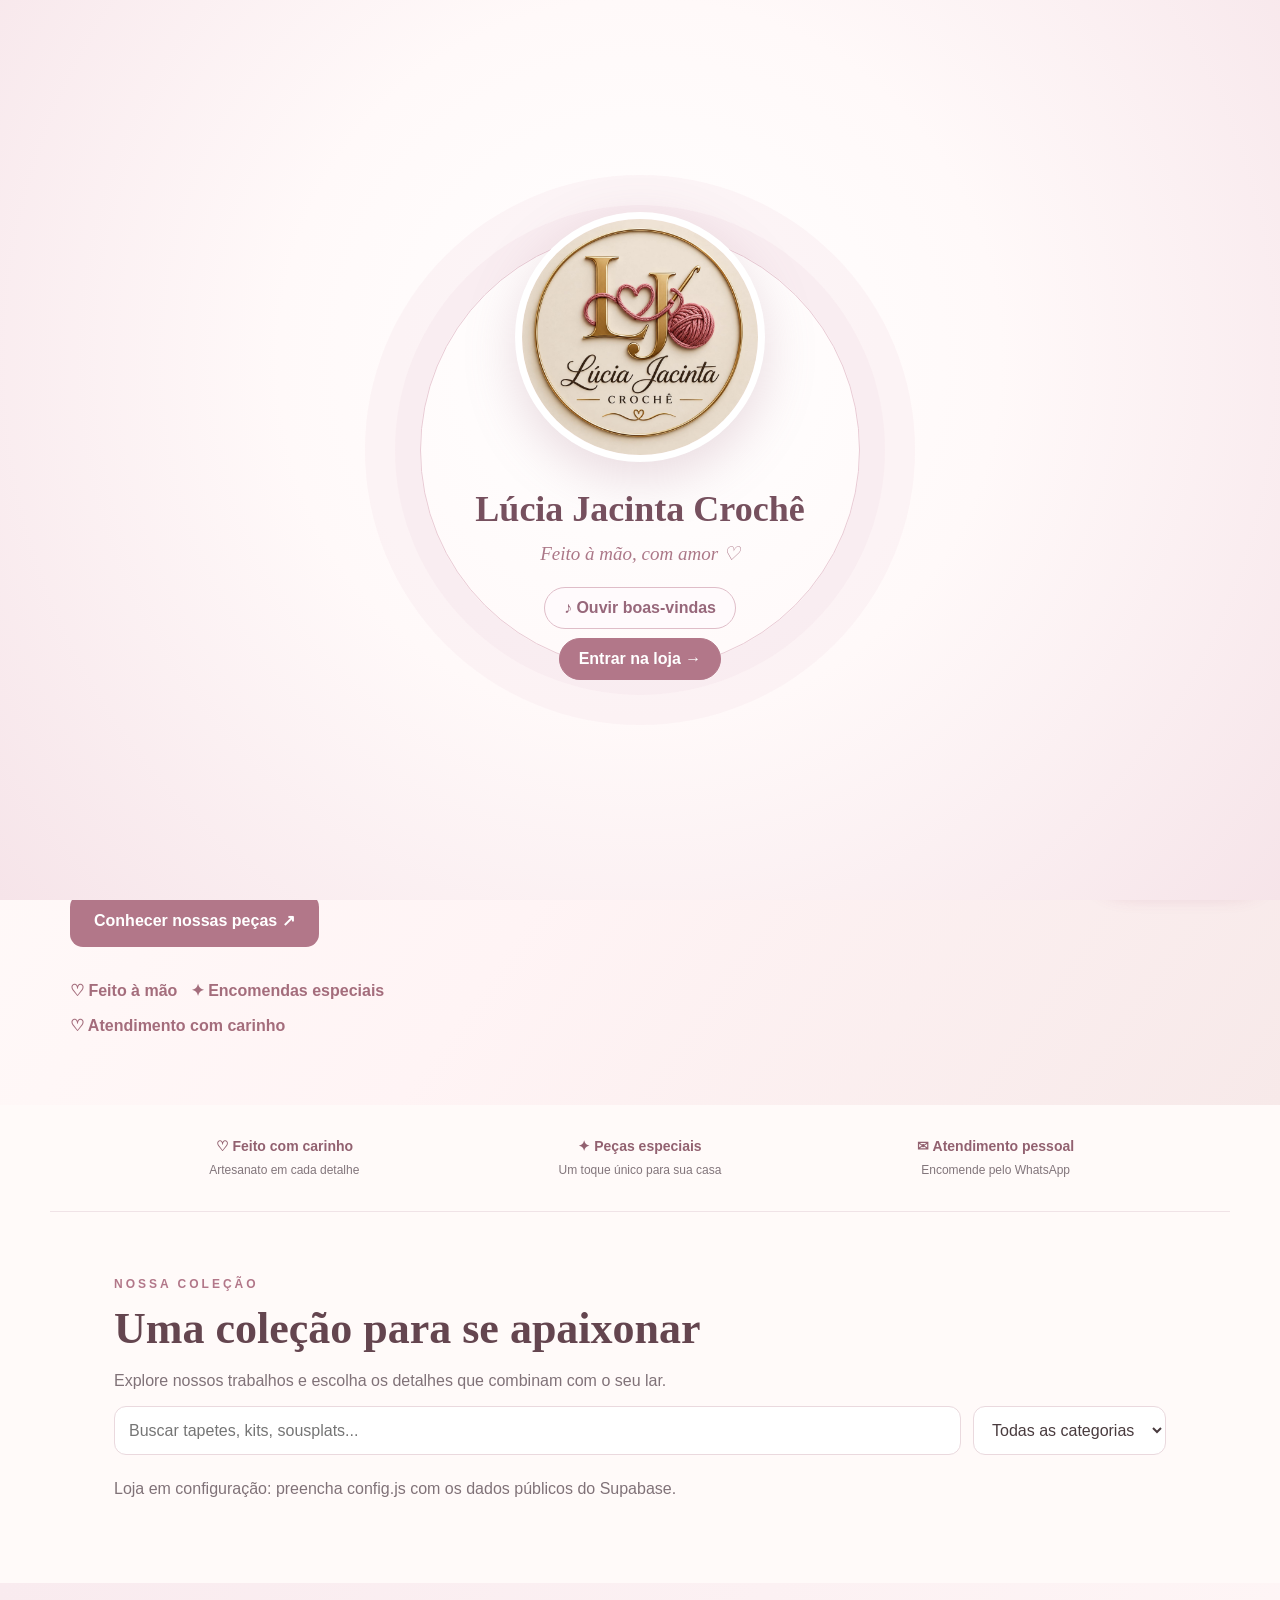
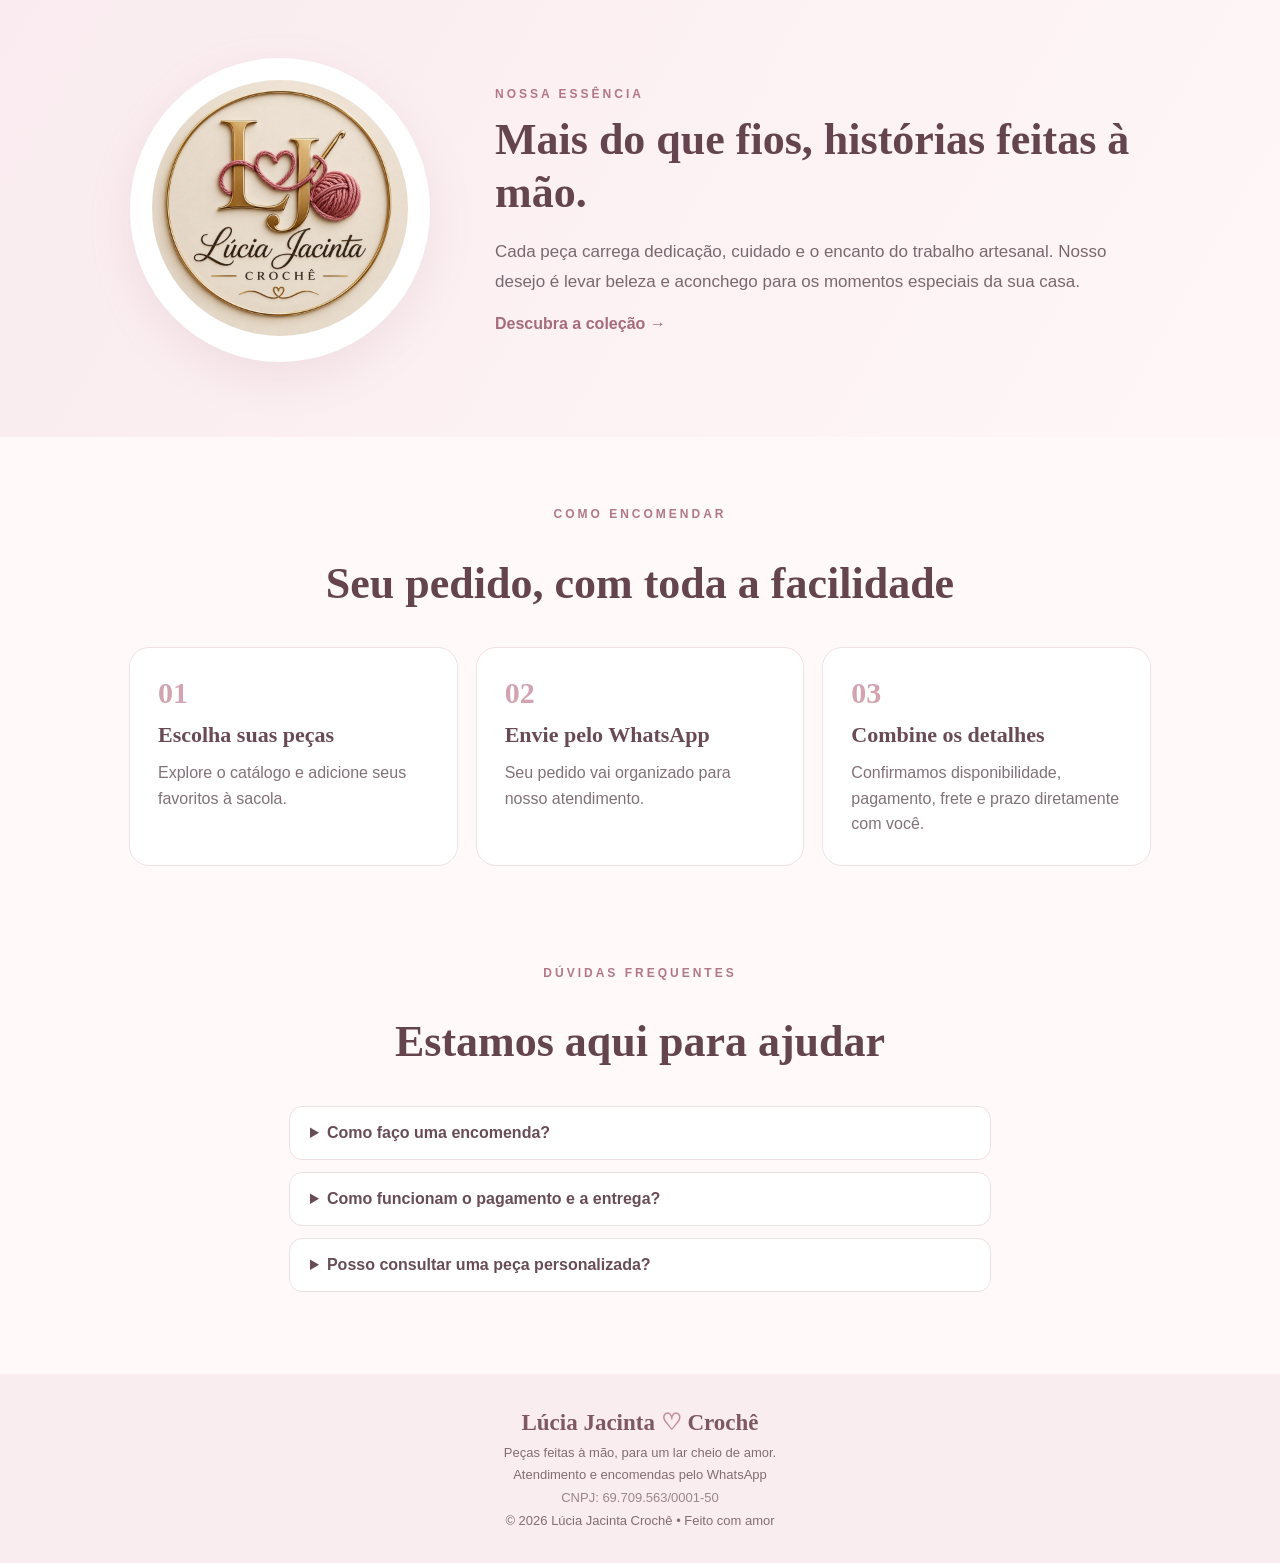
==== index.html @ 69fce250 "Adicionar verificação periódica de nova versão da loja" ====
<!doctype html><html lang="pt-BR"><head><meta charset="utf-8"><meta name="viewport" content="width=device-width,initial-scale=1"><meta name="theme-color" content="#fff8f7"><meta name="description" content="Lúcia Jacinta Crochê — peças artesanais feitas com amor."><title>Lúcia Jacinta Crochê | Loja</title><link rel="icon" type="image/svg+xml" href="/assets/app-icon.svg?v=1"><link rel="apple-touch-icon" href="/assets/logo.jpg"><link rel="manifest" href="/manifest.webmanifest?v=1"><link rel="stylesheet" href="style.css?v=487"></head><body><div class="welcome-screen" id="welcomeScreen" aria-label="Boas-vindas à Lúcia Jacinta Crochê"><div class="welcome-glow"></div><div class="welcome-center"><div class="welcome-logo-wrap"><img class="welcome-logo" src="assets/logo.jpg?v=351" alt="Lúcia Jacinta Crochê"></div><div class="welcome-title">Lúcia Jacinta Crochê</div><p>Feito à mão, com amor ♡</p><button type="button" class="welcome-sound" id="welcomeSound">♪ Ouvir boas-vindas</button><button type="button" class="welcome-skip" id="welcomeSkip">Entrar na loja →</button></div></div><div class="top-ribbon">🧶 Feito à mão, com carinho em cada detalhe</div><header class="header"><a href="./" class="brand"><img src="assets/logo.jpg?v=351" alt="Logo Lúcia Jacinta"><span><strong>Lúcia Jacinta</strong><small>CROCHÊ ARTESANAL</small></span></a><a href="/acompanhar.html" class="track-link track-animated" aria-label="Acompanhar meu pedido"><span class="track-orbit" aria-hidden="true"></span><img class="track-pin track-pin-image" src="/assets/meu-pedido-icone.svg" alt="" aria-hidden="true"><span class="track-text">Meu pedido</span><span class="track-arrow" aria-hidden="true">➜</span></a><button class="bag" id="openCart" type="button">Sacola <b id="cartCount">0</b></button></header>
<main><section class="hero"><div class="hero-content"><div><div class="hero-banner-image" id="heroBannerImage" hidden><img id="heroBannerPhoto" alt="Imagem do anúncio" loading="eager"></div><div class="hero-announcement" aria-live="off"><span class="eyebrow" id="heroEyebrow">ENCOMENDAS PERSONALIZADAS</span><h1 id="heroHeadline">Encomende seu tapete <em>do seu jeito!</em></h1><p id="heroDescription">Escolha o modelo, as cores e o tamanho. Faça seu orçamento pelo WhatsApp.</p></div><div class="hero-dots" id="heroDots" aria-label="Mensagens da loja"><button type="button" class="active" data-slide="0" aria-label="Mensagem 1" aria-current="true"></button><button type="button" data-slide="1" aria-label="Mensagem 2"></button><button type="button" data-slide="2" aria-label="Mensagem 3"></button><button type="button" data-slide="3" aria-label="Mensagem 4"></button></div><a class="btn" href="#colecao">Conhecer nossas peças ↗</a><div class="features">♡ Feito à mão &nbsp; ✦ Encomendas especiais<br>♡ Atendimento com carinho</div></div><div class="hero-art"><img src="assets/logo.jpg?v=351" alt="Lúcia Jacinta Crochê"><span>Arte em cada detalhe ✨</span></div></div></section><section class="trust-strip" aria-label="Diferenciais da loja"><div><strong>♡ Feito com carinho</strong><span>Artesanato em cada detalhe</span></div><div><strong>✦ Peças especiais</strong><span>Um toque único para sua casa</span></div><div><strong>✉ Atendimento pessoal</strong><span>Encomende pelo WhatsApp</span></div></section>
<section class="section" id="colecao"><span class="eyebrow">NOSSA COLEÇÃO</span><h2>Uma coleção para se apaixonar</h2><p class="muted">Explore nossos trabalhos e escolha os detalhes que combinam com o seu lar.</p><div class="tools"><input id="search" type="search" placeholder="Buscar tapetes, kits, sousplats..." aria-label="Buscar produtos"><select id="category" aria-label="Filtrar categoria"><option value="">Todas as categorias</option></select></div><div id="status" class="muted" role="status">Carregando produtos...</div><div id="products" class="products"></div></section><section class="brand-story"><div class="brand-story-inner"><div class="story-mark"><img src="assets/logo.jpg?v=351" loading="lazy" alt="Marca Lúcia Jacinta Crochê"></div><div><span class="eyebrow">NOSSA ESSÊNCIA</span><h2>Mais do que fios, histórias feitas à mão.</h2><p>Cada peça carrega dedicação, cuidado e o encanto do trabalho artesanal. Nosso desejo é levar beleza e aconchego para os momentos especiais da sua casa.</p><a class="story-link" href="#colecao">Descubra a coleção →</a></div></div></section><section class="how-order"><span class="eyebrow">COMO ENCOMENDAR</span><h2>Seu pedido, com toda a facilidade</h2><div class="order-steps"><article><b>01</b><h3>Escolha suas peças</h3><p>Explore o catálogo e adicione seus favoritos à sacola.</p></article><article><b>02</b><h3>Envie pelo WhatsApp</h3><p>Seu pedido vai organizado para nosso atendimento.</p></article><article><b>03</b><h3>Combine os detalhes</h3><p>Confirmamos disponibilidade, pagamento, frete e prazo diretamente com você.</p></article></div></section><section class="faq-section"><span class="eyebrow">DÚVIDAS FREQUENTES</span><h2>Estamos aqui para ajudar</h2><details><summary>Como faço uma encomenda?</summary><p>Adicione as peças à sacola e toque em “Pedir pelo WhatsApp”. Confirmaremos todos os detalhes na conversa.</p></details><details><summary>Como funcionam o pagamento e a entrega?</summary><p>As formas de pagamento, o valor do frete e o prazo são combinados diretamente com a loja pelo WhatsApp, antes da confirmação.</p></details><details><summary>Posso consultar uma peça personalizada?</summary><p>Sim! Entre em contato para conversar sobre cores, modelos e possibilidades de encomenda.</p></details></section></main>
<div id="cartBackdrop" class="backdrop" hidden></div><aside id="cartPanel" class="cart-panel" aria-label="Minha sacola" aria-hidden="true"><div class="cart-head"><h2><span class="cart-head-icon" aria-hidden="true"><img src="assets/icone-cestinha-croche.svg" alt="" width="40" height="40" style="display:block;width:100%;height:100%;object-fit:contain"/></span> Minha sacola</h2><button id="closeCart" class="icon-btn" aria-label="Fechar sacola">✕</button></div><div class="cart-scroll"><div id="cartItems"></div><div class="cart-footer"><p>Total <strong id="cartTotal">R$ 0,00</strong></p><div id="customerDetails" style="padding:14px 0;display:grid;gap:9px"><strong>Como deseja receber?</strong><select id="deliveryMode" class="field" aria-label="Modalidade de recebimento"><option value="entrega">Receber em casa — frete fixo por cidade</option><option value="retirada">Retirar pessoalmente — sem frete</option></select><div id="shippingSimulator" style="border:1px solid #ead3dd;border-radius:14px;padding:14px;display:grid;gap:9px"><strong>🚚 Simulador de entrega</strong><p style="margin:0">Informe seu CEP e endereço abaixo para consultar o valor fixo da entrega na sua cidade.</p><strong id="shippingKmLabel">Aguardando endereço</strong><strong id="shippingPrice">Frete a calcular</strong><small id="shippingRule">O preço é definido pela loja para cada cidade. Se não houver frete cadastrado, consulte pelo WhatsApp.</small></div><small id="pickupDetails" hidden>📍 Retirada mediante agendamento: Vila Maria Auxiliadora, Quadra 116, Lote 15, Santo Antônio do Descoberto – GO, CEP 72900-148. Aguarde a confirmação de que o pedido está pronto antes de comparecer.</small><strong>Dados do cliente e endereço</strong><small style="display:block;color:#81596a;line-height:1.5">📍 Atendemos o Distrito Federal e cidades do Entorno de Goiás. Opções: retirada presencial em local e horário combinados com a loja, ou entrega por profissional contratado para cada pedido. Na entrega, o frete, a disponibilidade e o prazo serão confirmados conforme o CEP antes da contratação. O frete não está incluído no valor dos produtos.</small><input id="customerName" class="field" autocomplete="name" placeholder="Nome completo *" maxlength="120"><input id="customerPhone" class="field" type="tel" autocomplete="tel" placeholder="WhatsApp com DDD *" maxlength="20"><input id="customerEmail" class="field" type="email" autocomplete="email" placeholder="E-mail (opcional)" maxlength="180"><div id="deliveryAddressFields" style="display:grid;gap:9px"><div style="display:grid;grid-template-columns:1fr 1fr;gap:8px"><input id="customerZip" class="field" inputmode="numeric" autocomplete="postal-code" placeholder="CEP *" maxlength="9"><input id="customerState" class="field" placeholder="UF *" maxlength="2"></div><small id="zipLookupStatus" role="status" aria-live="polite" style="grid-column:1/-1;color:#76505e"></small><input id="customerCity" class="field" autocomplete="address-level2" placeholder="Cidade *" maxlength="100"><input id="customerDistrict" class="field" placeholder="Bairro *" maxlength="100"><input id="customerStreet" class="field" autocomplete="street-address" placeholder="Rua ou quadra (ex.: Quadra 116) *" maxlength="160"><div style="display:grid;grid-template-columns:1fr 1fr;gap:8px"><input id="customerNumber" class="field" placeholder="Número / lote *" maxlength="20"><input id="customerComplement" class="field" placeholder="Complemento" maxlength="120"></div><textarea id="customerNotes" class="field" placeholder="Referência ou observações de entrega (opcional)" maxlength="400" rows="2"></textarea></div><small class="muted">* Nome e WhatsApp obrigatórios. Para entrega, informe CEP, rua ou quadra e número do lote. Na retirada, combine o horário com a loja. O frete e a entrega serão confirmados com a loja pelo WhatsApp antes do pagamento.</small></div></div></div><div class="cart-actions"><button id="checkout" class="btn full secondary-checkout">Pedir pelo WhatsApp</button><small class="checkout-note">Pagamento, frete e entrega combinados diretamente pelo WhatsApp.</small></div></aside><a class="floating-instagram" href="https://www.instagram.com/ljcro_che?obrf=MWdkcGFkeTViNHphOA==" target="_blank" rel="noopener noreferrer" aria-label="Visitar Instagram da Lúcia Jacinta Crochê" title="Nosso Instagram"><svg viewBox="0 0 24 24" width="28" height="28" fill="none" stroke="currentColor" stroke-width="2" stroke-linecap="round" stroke-linejoin="round" aria-hidden="true"><rect x="2.5" y="2.5" width="19" height="19" rx="5.5"/><circle cx="12" cy="12" r="4.2"/><circle cx="17.8" cy="6.4" r="1" fill="currentColor" stroke="none"/></svg></a><a class="floating-whatsapp" id="whatsappContact" href="https://wa.me/5561994022266" target="_blank" rel="noopener noreferrer" aria-label="Conversar com a loja pelo WhatsApp"><svg class="whatsapp-symbol" xmlns="http://www.w3.org/2000/svg" viewBox="0 0 24 24" aria-hidden="true" fill="none" stroke="currentColor" stroke-width="1.8" stroke-linecap="round" stroke-linejoin="round"><path d="M20.5 11.5a8.5 8.5 0 0 1-12.4 7.55L3 20.5l1.45-5.1A8.5 8.5 0 1 1 20.5 11.5Z"/><path d="M8.6 7.9c-.4.2-.8 1-.7 1.7.2 2.3 3.4 5.5 5.8 5.9.8.1 1.6-.3 1.9-.8l.3-.8-2.1-1.1-.9 1c-1.1-.4-2.1-1.4-2.7-2.6l.9-.9-1.1-2.2-.9-.2Z" fill="currentColor" stroke="none"/></svg><span>Fale conosco</span></a><footer><div class="footer-brand">Lúcia Jacinta <span>♡</span> Crochê</div><p>Peças feitas à mão, para um lar cheio de amor.</p><p>Atendimento e encomendas pelo WhatsApp</p><p class="footer-cnpj" style="font-size:13px;opacity:.8;margin:8px 0">CNPJ: 69.709.563/0001-50</p>© <span id="year"></span> Lúcia Jacinta Crochê • Feito com amor</footer>
<script src="https://cdn.jsdelivr.net/npm/@supabase/supabase-js@2/dist/umd/supabase.js"></script><script src="config.js?v=360"></script><script src="app.js?v=492"></script><script defer src="welcome.js?v=450"></script><script defer src="hero-rotator.js?v=494"></script><script defer src="update-check.js?v=1"></script></body></html>
---- style.css ----
:root{--wine:#633649;--pink:#a26980;--ink:#36292e;--muted:#776d70;--bg:#fffaf8;--line:#eadfe3}*{box-sizing:border-box}html{scroll-behavior:smooth}body{margin:0;background:var(--bg);color:var(--ink);font-family:Arial,Helvetica,sans-serif}button,input,select{font:inherit}button{cursor:pointer}a{color:inherit}.header{height:90px;background:#fff;display:flex;align-items:center;justify-content:space-between;gap:12px;padding:12px max(5%,calc((100% - 1180px)/2));border-bottom:1px solid var(--line);position:relative;z-index:2}.brand{display:flex;align-items:center;gap:14px;text-decoration:none;min-width:0}.brand img{width:62px;height:62px;object-fit:cover;border-radius:50%;border:1px solid var(--line)}.brand strong{display:block;font:700 clamp(20px,3vw,29px) Georgia,serif;white-space:nowrap}.brand small{display:block;color:var(--pink);font-weight:700;letter-spacing:2.3px;margin-top:5px;font-size:11px}.bag{border:1px solid var(--line);background:white;padding:11px 15px;border-radius:40px;white-space:nowrap;font-weight:700}.bag b{display:inline-grid;place-items:center;min-width:36px;height:36px;padding:0 8px;border-radius:50%;background:var(--wine);color:#fff;margin-left:5px}.hero{background:linear-gradient(140deg,#fffaf8,#f9eaed);padding:66px 5% 58px}.hero-content{max-width:1140px;margin:auto;display:grid;grid-template-columns:1.15fr .85fr;gap:36px;align-items:center}.eyebrow{display:block;color:#a16a7e;font-size:12px;font-weight:800;letter-spacing:3px}.hero h1{font:700 clamp(44px,6vw,75px)/1.08 Georgia,serif;margin:24px 0}.hero h1 em{color:var(--pink)}.hero p{font-size:19px;line-height:1.7;color:var(--muted);max-width:570px}.btn{display:inline-block;border:0;background:var(--wine);color:white;text-decoration:none;border-radius:13px;padding:17px 24px;font-weight:700;margin-top:16px;text-align:center}.btn:hover{background:#4c2938}.features{color:var(--wine);font-weight:700;line-height:2.2;margin-top:26px}.hero-art{text-align:center;display:flex;flex-direction:column;align-items:center;gap:10px}.hero-art img{display:block;width:min(100%,390px);aspect-ratio:1;object-fit:cover;border-radius:50%;filter:drop-shadow(0 15px 24px #63364925)}.hero-art span{background:#fff;padding:17px 22px;border-radius:18px;font:23px Georgia,serif;box-shadow:0 10px 28px #63364915}.section{max-width:1180px;margin:auto;padding:75px 5%}.section h2,.about h2{font:700 clamp(32px,4vw,46px)/1.16 Georgia,serif;margin:12px 0}.muted{color:var(--muted)}.tools{display:flex;gap:12px;margin:28px 0;flex-wrap:wrap}.tools input,.tools select,.field{border:1px solid var(--line);border-radius:12px;padding:14px;background:white;color:var(--ink)}.tools input{flex:1;min-width:180px}.tools select{min-width:190px}.products{display:grid;grid-template-columns:repeat(3,minmax(0,1fr));gap:22px}.product{background:white;border:1px solid var(--line);border-radius:18px;overflow:hidden;box-shadow:0 8px 28px #6336490a}.product img{width:100%;aspect-ratio:1;object-fit:cover;background:#f5edf0}.product-body{padding:17px}.product h3{font:700 22px Georgia,serif;margin:8px 0}.product .price{color:var(--wine);font-weight:800;font-size:19px}.product button{width:100%;border:0;background:var(--wine);color:white;padding:12px;border-radius:10px;font-weight:700}.about{text-align:center;background:#f4e8eb;padding:65px 6%}.about img{display:block;width:140px;height:140px;object-fit:cover;border-radius:50%;margin:0 auto 22px}.about p{max-width:560px;margin:16px auto;line-height:1.8;color:var(--muted)}footer{text-align:center;padding:30px;color:var(--muted)}.backdrop{position:fixed;inset:0;background:#0007;z-index:10}.backdrop[hidden]{display:none}.cart-panel{position:fixed;right:0;top:0;height:100dvh;width:min(420px,100%);background:white;z-index:11;box-shadow:-8px 0 35px #0002;display:flex;flex-direction:column;transform:translateX(110%);transition:transform .25s}.cart-panel.open{transform:translateX(0)}.cart-head,.cart-footer{padding:22px;border-bottom:1px solid var(--line)}.cart-head{display:flex;align-items:center;justify-content:space-between}.cart-head h2{margin:0;font:700 28px Georgia,serif}.icon-btn{border:0;background:transparent;font-size:22px}.cart-footer{border-top:1px solid var(--line);margin-top:auto}.cart-footer p{display:flex;justify-content:space-between}.full{width:100%}#cartItems{padding:18px 22px;overflow:auto}.cart-item{border-bottom:1px solid var(--line);padding:14px 0}.cart-item strong{display:block}.cart-item button{margin:8px 5px 0 0;border:1px solid var(--line);border-radius:8px;padding:6px 11px;background:white}.admin-shell{max-width:1100px;margin:0 auto;padding:32px 5%}.admin-card{background:white;border:1px solid var(--line);border-radius:18px;padding:24px;margin-bottom:20px}.admin-card h2{font:700 27px Georgia,serif}.admin-grid{display:grid;grid-template-columns:repeat(2,minmax(0,1fr));gap:14px}.admin-grid label{display:flex;flex-direction:column;gap:6px;font-weight:700}.admin-grid .wide{grid-column:1/-1}.admin-grid textarea{min-height:90px;resize:vertical}.admin-list{display:grid;gap:10px}.admin-item{display:flex;gap:12px;align-items:center;justify-content:space-between;padding:12px;border:1px solid var(--line);border-radius:12px}.admin-item img{width:65px;height:65px;object-fit:cover;border-radius:8px}.admin-item button,.secondary-btn{border:1px solid var(--line);border-radius:8px;padding:9px;background:white}.error{color:#a02742}.success{color:#286b45}[hidden]{display:none!important}@media(max-width:700px){.header{height:82px;padding:10px 4%}.brand img{width:50px;height:50px}.brand{gap:9px}.brand strong{font-size:clamp(17px,4.5vw,24px)}.brand small{font-size:9px;letter-spacing:1.4px}.bag{padding:8px;font-size:13px}.bag b{min-width:30px;height:30px}.hero{padding:36px 5% 42px}.hero-content{grid-template-columns:minmax(0,1fr);gap:24px}.hero h1{font-size:clamp(37px,9.5vw,52px);margin:17px 0;overflow-wrap:break-word}.hero p{font-size:16px;line-height:1.65}.features{margin-top:20px;font-size:14px}.hero-art img{width:min(70vw,270px)}.hero-art span{font-size:19px;padding:14px 17px}.section{padding:45px 5%}.products{grid-template-columns:repeat(2,minmax(0,1fr));gap:12px}.product-body{padding:12px}.product h3{font-size:17px}.product .price{font-size:16px}.tools select{flex:1}.admin-grid{grid-template-columns:1fr}}@media(max-width:380px){.products{grid-template-columns:1fr}.brand strong{font-size:17px}}


/* V3.5.1 — refinamentos para celular */
@media(max-width:700px){
  .hero-content{gap:18px}
  .hero-art{margin-top:2px}
  .hero-art img{width:min(68vw,255px);object-fit:contain}
  .hero-art span{position:static;transform:none}
  .hero p{margin-bottom:16px}
  .features{line-height:1.9}
}
button:focus-visible,a:focus-visible,input:focus-visible,select:focus-visible,textarea:focus-visible{outline:3px solid #a26980;outline-offset:2px}

.secondary-checkout{margin-top:10px;background:#fff!important;color:#633649!important;border:1px solid #633649!important}.checkout-note{display:block;margin-top:12px;color:#665b60;line-height:1.5}.admin-card,.admin-grid,.admin-grid label{min-width:0}.admin-grid input,.admin-grid textarea{max-width:100%;box-sizing:border-box}.admin-item{overflow-wrap:anywhere}

/* V3.7 — atmosfera acolhedora, casa e artesanato */
:root{--wine:#694b43;--pink:#a77775;--ink:#3d322d;--muted:#766e65;--bg:#fcf8f2;--line:#e9dfd2}
body{background:var(--bg)}
.header{background:#fffdf9;border-bottom-color:#e8dfd1;box-shadow:0 2px 16px #4e39200a}
.brand small{color:#98736b}
.bag{background:#f9f2e9;border-color:#e9dccc}
.bag b{background:#795449}
.hero{background:radial-gradient(circle at 85% 12%,#f5e4d9 0,transparent 45%),linear-gradient(135deg,#fffaf1 0%,#f6eee5 62%,#f5e7df 100%);position:relative}
.hero h1{letter-spacing:-1.6px}
.hero h1 em{color:#a16d69}
.hero p{color:#6f625a}
.eyebrow{color:#a17469}
.features{color:#79574b}
.hero-art img{border:8px solid #fffaf3;box-shadow:0 20px 50px #7d5e4429}
.hero-art span{background:#fffdf9;color:#77574e;border:1px solid #f0e2d5}
.btn,.product button{background:#755348;border-radius:12px;transition:transform .18s,background .18s,box-shadow .18s}
.btn:hover,.product button:hover{background:#5c4037;transform:translateY(-2px);box-shadow:0 9px 20px #5c40371d}
.section{padding-top:82px;padding-bottom:85px}
.section h2,.about h2{color:#4e3b32}
.tools input,.tools select{border-color:#e4d9cc;background:#fffefa}
.product{border:1px solid #eadfd3;border-radius:22px;background:#fffdfa;box-shadow:0 12px 32px #6d503510;transition:transform .2s,box-shadow .2s}
.product:hover{transform:translateY(-4px);box-shadow:0 18px 38px #6d50351c}
.product img{background:#f4ede3}
.product-body{padding:20px}
.product .price{color:#795449}
.about{background:linear-gradient(145deg,#f4e8dd,#f8efe5);border-top:1px solid #e9dccc;border-bottom:1px solid #e9dccc}
.about img{border:6px solid #fff9f2;box-shadow:0 10px 24px #71513b1f}
.cart-panel{background:#fffdf9}
.cart-footer{background:#fcf6ed}
.secondary-checkout{background:#755348!important;color:#fff!important;border-color:#755348!important}
.secondary-checkout:hover{background:#5c4037!important}
.checkout-note{color:#76685e}
@media(max-width:700px){.hero{padding-top:42px}.hero h1{letter-spacing:-.8px}.section{padding-top:56px;padding-bottom:62px}.product-body{padding:14px}.product{border-radius:16px}.hero-art img{border-width:5px}}

/* V3.8: navegação por abas e inspiração de ambientes */
.site-tabs{display:flex;justify-content:center;gap:12px;padding:13px 18px;background:#fffdf9;border-bottom:1px solid #eadfd3;position:relative;z-index:2;overflow-x:auto;scrollbar-width:thin}
.site-tabs a{display:inline-flex;align-items:center;justify-content:center;text-align:center;white-space:nowrap;padding:12px 19px;border-radius:30px;text-decoration:none;color:#735c50;font-weight:700;font-size:14px;transition:.2s}
.site-tabs a:hover,.site-tabs a.active{background:#755348;color:white}
.tab-view[hidden]{display:none!important}
.story-page,.inspiration-page{max-width:1180px;margin:0 auto;padding:75px 5% 90px;min-height:62vh}
.story-layout{display:grid;grid-template-columns:.85fr 1.15fr;align-items:center;gap:65px}
.story-visual{background:linear-gradient(145deg,#f4e5da,#e9d1c1);border-radius:34px;padding:50px 30px;text-align:center;box-shadow:0 20px 45px #65473112}
.story-visual img{width:min(75%,290px);aspect-ratio:1;object-fit:cover;border-radius:50%;border:9px solid #fffaf4;box-shadow:0 16px 35px #624c3922}
.story-visual span{display:block;margin-top:22px;font:italic 24px Georgia,serif;color:#795449}
.story-copy h1,.inspiration-intro h1{font:700 clamp(36px,4.7vw,58px)/1.15 Georgia,serif;color:#513c32;margin:17px 0 24px}
.story-copy p,.inspiration-intro p{font-size:17px;line-height:1.85;color:#71645c}
.inspiration-intro{text-align:center;max-width:750px;margin:0 auto 40px}
.room-grid{display:grid;grid-template-columns:repeat(2,minmax(0,1fr));gap:25px}
.room-card{border-radius:25px;overflow:hidden;background:#fffdf9;border:1px solid #e9dccc;box-shadow:0 14px 36px #674a3411}
.room-art{min-height:215px;display:grid;place-items:center;font-size:92px;background:linear-gradient(145deg,#f3e8db,#dfc9b6)}
.room-kitchen .room-art{background:linear-gradient(145deg,#f3eee1,#d9dfcf)}
.room-bath .room-art{background:linear-gradient(145deg,#f5e8e2,#d9dfe0)}
.room-table .room-art{background:linear-gradient(145deg,#f7eddf,#e6d4bd)}
.room-copy{padding:25px 29px 29px}
.room-copy small{color:#9b7665;font-weight:800;letter-spacing:2px}
.room-copy h2{font:700 29px Georgia,serif;margin:10px 0;color:#513c32}
.room-copy p{color:#76685e;line-height:1.65}
.room-copy a{display:inline-block;margin-top:10px;color:#755348;font-weight:800}
.inspiration-note{text-align:center;margin-top:30px;color:#85766b;font-size:13px}
@media(max-width:700px){.site-tabs{justify-content:flex-start;gap:5px;padding:10px}.site-tabs a{font-size:12px;padding:10px 12px}.story-page,.inspiration-page{padding:45px 5% 65px}.story-layout{grid-template-columns:1fr;gap:30px}.story-visual{padding:32px 18px}.story-visual img{width:180px}.room-grid{grid-template-columns:1fr;gap:18px}.room-art{min-height:160px;font-size:72px}.room-copy{padding:20px}.room-copy h2{font-size:25px}}

/* V3.9 — ajustes finais de navegação e apresentação mobile */
.site-tabs{gap:8px;align-items:center}
.site-tabs a{background:transparent!important;color:#735c50!important;border:1px solid transparent;flex-shrink:0}
.site-tabs a:hover{background:#f4ebe3!important;color:#65483d!important}
.site-tabs a.active,.site-tabs a[aria-current="page"]{background:#755348!important;color:#fff!important;border-color:#755348!important}
.site-tabs a:not(.active){box-shadow:none!important}
.hero-art img{width:min(100%,260px)}
.hero-art span{font-size:18px;padding:11px 18px}
@media(max-width:700px){
.header{height:74px}
.brand img{width:45px;height:45px}
.brand strong{font-size:clamp(17px,4.3vw,23px)}
.site-tabs{display:grid;grid-template-columns:.68fr 1.12fr 1.45fr;gap:5px;padding:9px 8px;overflow:visible}
.site-tabs a{white-space:normal;line-height:1.2;min-height:44px;font-size:clamp(10px,2.6vw,13px);padding:7px 4px;border-radius:12px;letter-spacing:-.2px}
.hero{padding:28px 5% 30px}
.hero-content{gap:12px}
.hero h1{font-size:clamp(31px,8vw,43px);line-height:1.12;margin:12px 0}
.hero p{font-size:15px;line-height:1.55;margin:0 0 9px}
.hero .eyebrow{font-size:10px;letter-spacing:2px}
.hero .btn{padding:13px 18px;margin-top:10px}
.features{margin-top:12px;line-height:1.65;font-size:12px}
.hero-art{margin-top:0}
.hero-art img{width:min(42vw,155px);border-width:4px}
.hero-art span{font-size:14px;padding:8px 12px}
.section{padding-top:35px}
}

/* V4.1 — vitrine delicada rosé e creme */
:root{--wine:#a56b7b;--pink:#b77e8e;--ink:#493b3e;--muted:#807278;--bg:#fffaf9;--line:#f0e1e4}
body{background:var(--bg);color:var(--ink)}
.top-ribbon{text-align:center;background:#b78090;color:#fff;font-size:12px;font-weight:700;letter-spacing:.35px;padding:9px 10px}
.header{background:#fff;box-shadow:0 3px 20px #a56b7b0a;border-color:#f3e7e8}
.brand strong{color:#644850}.brand small{color:#b78090}
.bag{background:#fff8f8;border-color:#edd8de;color:#76515d}.bag b{background:#b78090}
.hero{background:radial-gradient(circle at 80% 15%,#f5dfe5 0,transparent 45%),linear-gradient(125deg,#fffdfb 0%,#fff4f5 55%,#f7e9e9 100%);padding:62px 5%}
.hero h1{color:#543b44;letter-spacing:-1.5px;font-size:clamp(43px,5.4vw,70px)}
.hero h1 em{color:#b67a8b;font-style:italic}
.hero p{color:#76666c;line-height:1.7}
.eyebrow{color:#b27789}
.btn,.product button{background:#b27789;color:white;border-radius:13px}
.btn:hover,.product button:hover{background:#925d70}
.features{color:#a46d7c}
.hero-art img{border-color:#fff;box-shadow:0 18px 55px #b6809130}
.hero-art span{color:#946777;background:#fffdfd;border-color:#f3dfe5}
.trust-strip{display:grid;grid-template-columns:repeat(3,1fr);gap:15px;max-width:1180px;margin:0 auto;padding:24px 5%;border-bottom:1px solid #f0e3e7}
.trust-strip>div{text-align:center;padding:9px 10px}
.trust-strip strong{display:block;font-size:14px;color:#926170;margin-bottom:6px}
.trust-strip span{font-size:12px;color:#82757b}
.section{padding-top:65px}
.section h2,.brand-story h2,.how-order h2,.faq-section h2{font:700 clamp(29px,4vw,44px)/1.2 Georgia,serif;color:#64454f}
.category-shortcuts{display:flex;gap:9px;flex-wrap:wrap;margin:25px 0 14px}
.category-shortcuts button{border:1px solid #ead5dc;background:#fff;color:#946878;padding:10px 17px;border-radius:30px;font-weight:700;font-size:13px}
.category-shortcuts button.selected,.category-shortcuts button:hover{background:#b27789;color:#fff}
.tools{margin:12px 0 25px}.tools input,.tools select{background:white;border-color:#ead9de}
.product{background:#fff;border:1px solid #f0e1e4;box-shadow:0 12px 34px #ab788c12;border-radius:20px}
.product img{background:#fdf2f5;display:block}
.product-body{padding:18px}.product h3{color:#634751}
.product .price{color:#ac6c80}
.product button{padding:13px}
.product .product-description{color:#807278;font-size:13px;line-height:1.5;min-height:1.5em}
.brand-story{background:linear-gradient(120deg,#f9ebef,#fff7f7);padding:75px 5%}
.brand-story-inner{max-width:1020px;margin:auto;display:grid;grid-template-columns:300px 1fr;gap:65px;align-items:center}
.story-mark{background:#fff;border-radius:50%;padding:22px;box-shadow:0 15px 45px #b4778a24}
.story-mark img{width:100%;aspect-ratio:1;object-fit:cover;border-radius:50%}
.brand-story h2{margin:13px 0}.brand-story p{font-size:17px;color:#7a6870;line-height:1.8}
.story-link{font-weight:800;color:#a66b7d;text-decoration:none}
.how-order,.faq-section{max-width:1150px;margin:auto;padding:70px 5%;text-align:center}
.order-steps{display:grid;grid-template-columns:repeat(3,1fr);gap:18px;margin-top:30px;text-align:left}
.order-steps article{padding:28px;background:#fff;border:1px solid #f0e1e4;border-radius:20px}
.order-steps b{font:700 30px Georgia,serif;color:#d2a3b1}
.order-steps h3{font:700 22px Georgia,serif;color:#694b55;margin:12px 0}
.order-steps p{color:#817178;line-height:1.6;margin:0}
.faq-section{padding-top:30px;max-width:830px}
.faq-section details{text-align:left;background:#fff;border:1px solid #eedfe3;border-radius:13px;margin:12px 0;padding:17px 20px}
.faq-section summary{cursor:pointer;font-weight:700;color:#694d56}
.faq-section details p{color:#817178;line-height:1.7;margin-bottom:0}
.floating-whatsapp{position:fixed;right:18px;bottom:18px;z-index:8;background:#288d61;color:white;padding:13px 18px;border-radius:40px;box-shadow:0 8px 28px #214c3b44;text-decoration:none;font-weight:800;font-size:14px}
footer{background:#f9edef;color:#826d75;padding:35px 15px;font-size:13px}
footer p{margin:7px 0}.footer-brand{font:700 23px Georgia,serif;color:#7f5866;margin-bottom:9px}.footer-brand span{color:#c58c9e}
.secondary-checkout{background:#b27789!important;border-color:#b27789!important;color:white!important}
@media(max-width:700px){
.top-ribbon{font-size:10px;padding:8px}
.header{height:70px}.brand img{width:44px;height:44px}
.hero{padding:30px 5% 30px}
.hero-content{gap:13px}
.hero h1{font-size:clamp(32px,8.2vw,43px);line-height:1.14;letter-spacing:-.8px;margin:13px 0}
.hero p{font-size:15px;line-height:1.55;margin:0 0 9px}
.hero .eyebrow{font-size:10px;letter-spacing:1.8px}
.hero .btn{padding:13px 17px;margin-top:9px}
.features{font-size:12px;line-height:1.7;margin-top:13px}
.hero-art img{width:min(40vw,145px);border-width:4px}
.hero-art span{font-size:13px;padding:8px 12px}
.trust-strip{grid-template-columns:1fr 1fr;gap:0;padding:14px 3%}
.trust-strip>div{padding:9px 5px}
.trust-strip>div:last-child{grid-column:1/-1}
.trust-strip strong{font-size:12px}.trust-strip span{font-size:11px}
.section{padding-top:40px}
.category-shortcuts{flex-wrap:nowrap;overflow-x:auto;padding-bottom:6px;scrollbar-width:thin}
.category-shortcuts button{white-space:nowrap;padding:9px 13px}
.product-body{padding:12px}.product h3{font-size:17px}
.product .product-description{font-size:12px}
.brand-story{padding:42px 6%}
.brand-story-inner{grid-template-columns:1fr;gap:22px;text-align:center}
.story-mark{max-width:155px;margin:auto;padding:10px}
.brand-story p{font-size:15px}
.how-order,.faq-section{padding:45px 5%}
.order-steps{grid-template-columns:1fr;gap:12px}
.order-steps article{padding:20px}
.floating-whatsapp{right:12px;bottom:12px;padding:13px;border-radius:50%;width:49px;height:49px;display:grid;place-items:center;font-size:24px}
.floating-whatsapp span{display:none}
}

/* V4.3 — abertura delicada animada */
.welcome-screen{position:fixed;inset:0;z-index:100;background:radial-gradient(circle at 50% 40%,#fff 0%,#fff9f9 43%,#f6e4e9 100%);display:grid;place-items:center;overflow:hidden;transition:opacity .6s ease,visibility .6s ease}
.welcome-screen.welcome-hide{opacity:0;visibility:hidden;pointer-events:none}
.welcome-glow{position:absolute;width:min(86vw,440px);height:min(86vw,440px);border:1px solid #e9cbd5;border-radius:50%;box-shadow:0 0 0 25px #f8e9ee99,0 0 0 55px #f7e8ed70;animation:welcomePulse 2.6s ease-in-out infinite}
.welcome-center{position:relative;text-align:center;padding:25px;width:100%;max-width:410px;animation:welcomeRise .85s both}
.welcome-logo-wrap{width:min(66vw,250px);height:min(66vw,250px);margin:0 auto 26px;border-radius:50%;overflow:hidden;background:#f8e9e6;border:7px solid #fff;box-shadow:0 16px 50px #a7728640;animation:welcomeFloat 3s ease-in-out infinite}
.welcome-logo{display:block;width:100%;height:100%;object-fit:cover;border-radius:50%}
.welcome-title{font:700 clamp(25px,7vw,36px) Georgia,serif;color:#76505e}
.welcome-center p{color:#ac7888;font:italic 19px Georgia,serif;margin:12px 0 22px}
.welcome-sound,.welcome-skip{display:block;margin:9px auto;border:1px solid #dfbdc8;background:#fffafc;color:#97677a;border-radius:30px;padding:11px 19px;font-weight:700}
.welcome-skip{background:#b27789;color:#fff;border-color:#b27789}
@keyframes welcomeRise{from{opacity:0;transform:translateY(22px) scale(.96)}to{opacity:1;transform:translateY(0) scale(1)}}
@keyframes welcomeFloat{0%,100%{transform:translateY(0)}50%{transform:translateY(-9px)}}
@keyframes welcomePulse{0%,100%{transform:scale(.96);opacity:.65}50%{transform:scale(1.04);opacity:1}}
@media(prefers-reduced-motion:reduce){.welcome-glow,.welcome-center,.welcome-logo-wrap{animation:none}.welcome-screen{transition:none}}

/* V4.6 — mensagens de destaque rotativas */
.hero-announcement{min-height:300px}
.hero-message-in{animation:heroMessageIn .65s ease both}
@keyframes heroMessageIn{from{opacity:.2;transform:translateY(10px)}to{opacity:1;transform:translateY(0)}}
.hero-dots{display:flex;align-items:center;gap:10px;margin:10px 0 6px}
.hero-dots button{appearance:none;width:12px;height:12px;border:1px solid #bb8293;background:#fff;border-radius:20px;padding:0;transition:width .3s,background .3s}
.hero-dots button.active{width:34px;background:#b27789;border-color:#b27789}
.hero-dots button:focus-visible{outline:3px solid #9a6175;outline-offset:3px}
@media(max-width:700px){.hero-announcement{min-height:235px}.hero-dots{margin-top:5px}}
@media(max-width:380px){.hero-announcement{min-height:270px}}
@media(prefers-reduced-motion:reduce){.hero-message-in{animation:none}.hero-dots button{transition:none}}

/* Checkout mobile: campos sempre contidos na sacola */
#customerDetails{width:100%;min-width:0;max-width:100%;box-sizing:border-box;overflow-wrap:anywhere}
#customerDetails *,#customerDetails *::before,#customerDetails *::after{box-sizing:border-box}
#customerDetails input,#customerDetails textarea{display:block;width:100%;max-width:100%;min-width:0;box-sizing:border-box;font:inherit}
#customerDetails>div{min-width:0;width:100%;max-width:100%}
#customerDetails>div>input{min-width:0;width:100%;max-width:100%}
#customerDetails textarea{resize:vertical;white-space:normal;overflow-wrap:break-word}
@media(max-width:420px){#customerDetails>div{grid-template-columns:minmax(0,1fr) minmax(0,1fr)!important;gap:8px!important}#customerDetails input,#customerDetails textarea{font-size:16px;padding:12px 10px}#customerDetails{gap:10px!important}}

/* Sacola: formulario rolavel e acoes sempre visiveis no rodape */
.cart-panel{min-height:0;overflow:hidden}
.cart-head{flex:0 0 auto}
.cart-footer{flex:1 1 auto;min-height:0;overflow-y:auto;overscroll-behavior:contain;margin-top:0;padding-bottom:max(24px,env(safe-area-inset-bottom));-webkit-overflow-scrolling:touch}
#cartItems{flex:0 1 auto;min-height:0;max-height:24vh;overflow-y:auto}
.cart-footer #customerDetails{padding-bottom:12px!important}
.cart-footer #checkoutOnline,.cart-footer #checkout{position:relative;display:block;width:100%;margin-top:10px}
.cart-footer #checkoutOnline[hidden]{display:none}
@media(max-width:700px){.cart-panel{height:100dvh;max-height:100dvh}.cart-head{padding:16px 20px}.cart-footer{padding:16px 20px max(26px,env(safe-area-inset-bottom))}#cartItems{padding:10px 20px;max-height:18vh}}

/* V4.7: sacola com rolagem unica, acoes fixas e campos animados */
.cart-panel{display:flex;flex-direction:column;height:100dvh;max-height:100dvh;overflow:hidden}
.cart-head{flex:0 0 auto;min-height:76px;z-index:2;background:#fff}
.cart-scroll{flex:1 1 auto;min-height:0;overflow-y:auto;overflow-x:hidden;overscroll-behavior:contain;-webkit-overflow-scrolling:touch}
.cart-scroll #cartItems{max-height:none;overflow:visible;min-height:0;padding:14px 20px}
.cart-scroll .cart-footer{display:block;overflow:visible;flex:none;margin:0;padding:16px 20px 20px;border-top:1px solid var(--line);background:#fff8f0}
.cart-actions{flex:0 0 auto;z-index:3;background:#fffaf8;border-top:1px solid var(--line);padding:12px 20px max(12px,env(safe-area-inset-bottom));box-shadow:0 -5px 20px #36292e12;display:grid;gap:9px}
.cart-actions .btn{width:100%;display:block;margin:0!important;min-height:48px;border-radius:13px;transition:transform .18s ease,box-shadow .18s ease,filter .18s ease}
.cart-actions .btn:active{transform:scale(.98)}
.cart-actions .btn:not(:disabled):hover{filter:brightness(1.04);box-shadow:0 6px 16px #63364924}
.cart-actions #checkoutOnline[hidden]{display:none!important}
.cart-actions .checkout-note{font-size:11px;line-height:1.35;text-align:center;display:block;color:var(--muted)}
#customerDetails .field{transition:border-color .2s ease,box-shadow .2s ease,background-color .2s ease,transform .2s ease;border-radius:14px}
#customerDetails .field:focus{outline:0;border-color:#b27789;box-shadow:0 0 0 3px #b2778926;background:#fff;transform:translateY(-1px)}
#customerDetails .field:not(:placeholder-shown):valid{background:#fffdfd}
#zipLookupStatus:not(:empty){padding:8px 11px;background:#f4e9ed;border-radius:10px;animation:checkoutFade .3s ease}
.cart-panel.open .cart-actions{animation:checkoutFade .25s ease both}
@keyframes checkoutFade{from{opacity:.6;transform:translateY(8px)}to{opacity:1;transform:translateY(0)}}
@media(max-width:700px){.cart-scroll #cartItems{max-height:none;padding:12px 18px}.cart-scroll .cart-footer{padding:14px 18px}.cart-actions{padding:10px 18px max(12px,env(safe-area-inset-bottom))}.cart-head{padding:14px 18px}}
@media(prefers-reduced-motion:reduce){#customerDetails .field,.cart-actions .btn{transition:none}.cart-panel.open .cart-actions,#zipLookupStatus:not(:empty){animation:none}}

/* V4.8: cabeçalho premium e controles da sacola perfeitamente alinhados */
.cart-head{background:linear-gradient(125deg,#fff 0%,#fff4f7 100%);border-bottom:1px solid #e9d5dd;box-shadow:0 3px 15px #6336490b;min-height:84px}
.cart-head h2{display:flex;align-items:center;gap:10px;font:700 clamp(24px,5.5vw,32px) Georgia,serif;color:#633649;letter-spacing:-.5px;min-width:0}
.cart-head-icon{display:inline-grid;place-items:center;width:40px;height:40px;flex:0 0 40px;border-radius:14px;background:#f4dce5;font:22px Arial,sans-serif;box-shadow:inset 0 0 0 1px #e9c7d4}
.cart-head .icon-btn{width:44px;height:44px;flex:0 0 44px;border-radius:50%;display:grid;place-items:center;transition:background .2s,transform .2s;color:#633649}
.cart-head .icon-btn:hover,.cart-head .icon-btn:focus-visible{background:#f5dfe7;transform:rotate(90deg)}
.cart-scroll #cartItems{padding:16px 20px 20px!important;max-height:none!important;overflow:visible!important;flex:none!important}
.cart-item{display:flex;flex-direction:column;gap:5px;min-height:136px;padding:14px 0 20px!important;overflow:visible}
.cart-item strong{font-size:17px;line-height:1.35}
.cart-item>span{display:block;color:#6d5962;font-size:15px}
.cart-item-actions{display:flex;align-items:center;justify-content:flex-start;gap:12px;flex-wrap:nowrap;margin-top:7px;min-height:44px}
.cart-quantity{display:flex;align-items:center;gap:8px;flex:0 0 auto}
.cart-item-actions button{margin:0!important;min-width:43px;height:43px;display:inline-flex;align-items:center;justify-content:center;padding:7px 12px;border-radius:12px!important;border:1px solid #e6d9df;background:#fff;transition:transform .18s,background .18s,box-shadow .18s}
.cart-item-actions button:active{transform:scale(.91)}
.cart-item-actions button:hover{background:#f9eaf0;box-shadow:0 3px 10px #63364917}
.cart-item-actions .cart-remove{min-width:0;color:#8a4860;font-weight:600;padding:7px 14px;white-space:nowrap}
@media(max-width:380px){.cart-item-actions{gap:7px}.cart-quantity{gap:6px}.cart-item-actions button{min-width:40px;height:42px;padding:6px 9px}.cart-item-actions .cart-remove{padding:6px 10px}.cart-head-icon{width:34px;height:34px;flex-basis:34px}}
@media(prefers-reduced-motion:reduce){.cart-head .icon-btn,.cart-item-actions button{transition:none}}

/* V4.9: movimento suave e continuo da cestinha e titulo */
.cart-head{overflow:hidden}
.cart-head-icon{will-change:transform;animation:ljBasketSway 2.4s ease-in-out infinite;transform-origin:50% 85%}
.cart-head h2{animation:ljTitleGlide 2.8s ease-in-out infinite;transform-origin:left center;will-change:transform}
@keyframes ljBasketSway{0%,100%{transform:translateX(-3px) rotate(-6deg)}50%{transform:translateX(4px) rotate(6deg)}}
@keyframes ljTitleGlide{0%,100%{transform:translateX(-2px)}50%{transform:translateX(4px)}}
@media(prefers-reduced-motion:reduce){.cart-head-icon,.cart-head h2{animation:none;will-change:auto}}

/* V5.0: navegacao de acompanhamento responsiva sem sobrepor a marca */
.header .track-link{display:inline-flex;align-items:center;justify-content:center;flex:0 0 auto;min-width:0;padding:11px 14px;border:1px solid #eadfe3;border-radius:28px;text-decoration:none;font-size:14px;font-weight:700;color:#8a4860;background:#fff6f9;white-space:nowrap;line-height:1.2;transition:background .2s,transform .2s}
.header .track-link:hover{background:#f5e4ea;transform:translateY(-1px)}
.header .brand{flex:1 1 auto;overflow:hidden}
.header .brand span{min-width:0;overflow:hidden}
@media(max-width:750px){.header{height:auto;min-height:104px;display:grid;grid-template-columns:minmax(0,1fr) auto;grid-template-areas:"brand brand" "tracking cart";gap:9px 12px;padding:12px 18px;align-items:center}.header .brand{grid-area:brand;width:100%;gap:10px}.header .brand img{width:48px;height:48px;flex:0 0 48px}.header .brand strong{font-size:clamp(20px,5.4vw,28px);white-space:nowrap;overflow:hidden;text-overflow:ellipsis}.header .brand small{font-size:9px;letter-spacing:1.6px;white-space:nowrap}.header .track-link{grid-area:tracking;justify-self:start;margin:0;padding:9px 13px;font-size:13px}.header .bag{grid-area:cart;justify-self:end;padding:7px 11px;font-size:14px}.header .bag b{min-width:30px;height:30px}.hero{padding-top:38px}}
@media(max-width:350px){.header{padding:10px 12px;column-gap:6px}.header .track-link{font-size:12px;padding:8px}.header .brand strong{font-size:19px}}

/* Botao animado de acompanhamento: brilho verde circular e seta oscilante */
.header .track-animated{position:relative;isolation:isolate;overflow:hidden;gap:7px;border:1px solid #e4c8d3;background:linear-gradient(120deg,#fff6fa,#fffdfd);color:#76354f;box-shadow:0 2px 10px #67304a18;animation:trackButtonFloat 2.6s ease-in-out infinite}
.header .track-animated .track-orbit{position:absolute;inset:-60%;z-index:-1;background:conic-gradient(from 0deg,transparent 0 25%,#3be46a 35%,#9cffaa 41%,transparent 51% 75%,#42e872 85%,transparent 96%);animation:trackGlowPulse 2.2s ease-in-out infinite;opacity:.45}
.header .track-animated:before{content:'';position:absolute;inset:3px;border-radius:inherit;background:linear-gradient(125deg,#fff8fb,#fff);z-index:-1}
.header .track-animated .track-pin{font-size:18px;filter:drop-shadow(0 1px 2px #a95677aa);animation:trackPinFloat 2s ease-in-out infinite}
.header .track-animated .track-text{white-space:nowrap}
.header .track-animated .track-arrow{font-size:18px;font-weight:900;color:#238b46;display:inline-block;animation:trackArrowMove 1.5s ease-in-out infinite alternate}
.header .track-animated:hover{box-shadow:0 0 16px #52e67b88}
@keyframes trackOrbitSpin{to{transform:rotate(360deg)}}
@keyframes trackArrowMove{from{transform:translateX(-3px)}to{transform:translateX(5px)}}
@keyframes trackPinFloat{0%,100%{transform:translateY(1px)}50%{transform:translateY(-3px)}}
@keyframes trackButtonFloat{0%,100%{transform:translateY(0)}50%{transform:translateY(-2px)}}
@media(prefers-reduced-motion:reduce){.header .track-animated,.header .track-animated .track-orbit,.header .track-animated .track-pin,.header .track-animated .track-arrow{animation:none}}

.header .track-animated .track-pin-image{display:block;width:34px;height:34px;flex:0 0 34px;object-fit:contain;filter:drop-shadow(0 2px 2px #a9567766)}

/* Brilho verde pulsante, sem girar */
@keyframes trackGlowPulse{0%,100%{opacity:.15;filter:blur(4px);transform:scale(.96)}50%{opacity:.85;filter:blur(1px);transform:scale(1.04)}}
.header .track-animated .track-orbit{inset:-6px;background:radial-gradient(ellipse at center,transparent 49%,#5cff85 68%,#37d865 80%,transparent 95%);border-radius:inherit;animation:trackGlowPulse 2.2s ease-in-out infinite;pointer-events:none}
@media(prefers-reduced-motion:reduce){.header .track-animated .track-orbit{animation:none;opacity:.35}}

/* WhatsApp: icone oficial em SVG, centralizado em desktop e celular */
.floating-whatsapp{display:inline-flex;align-items:center;justify-content:center;gap:8px;box-sizing:border-box;line-height:1;min-width:52px;min-height:52px}
.floating-whatsapp .whatsapp-symbol{display:block;width:27px;height:27px;flex:0 0 27px;fill:#fff}
@media(max-width:750px){.floating-whatsapp{width:54px;height:54px;padding:0;right:14px;bottom:18px;border-radius:50%;display:flex;align-items:center;justify-content:center}.floating-whatsapp .whatsapp-symbol{width:29px;height:29px;flex-basis:29px}.floating-whatsapp span{display:none}}

/* Ajuste final: WhatsApp centralizado e brilho rose sem rotacao */
.floating-whatsapp{background:#b65b7d!important;color:#fff!important;box-shadow:0 7px 22px #a4477070!important;overflow:visible}
.floating-whatsapp .whatsapp-symbol{display:block;width:30px;height:30px;flex:0 0 30px;stroke:#fff;fill:none;transform:none}
.floating-whatsapp:hover{background:#a24c70!important;box-shadow:0 8px 25px #a4477088!important}
.header .track-animated .track-orbit{background:radial-gradient(ellipse at center,transparent 45%,#f8aac8 68%,#d95b90 81%,transparent 96%)!important;animation:trackGlowPulse 2.2s ease-in-out infinite!important}
.header .track-animated .track-arrow{color:#b44b78}
.header .track-animated:hover{box-shadow:0 0 16px #e9a0be88}
@media(prefers-reduced-motion:reduce){.header .track-animated .track-orbit{animation:none!important}}

/* Transicao suave ao trocar de anuncio no destaque */
@keyframes heroMessageIn{0%{opacity:0;transform:translateY(16px) scale(.985);filter:blur(5px)}60%{opacity:1;filter:blur(0)}100%{opacity:1;transform:translateY(0) scale(1);filter:blur(0)}}
.hero-announcement.hero-message-in{animation:heroMessageIn .72s cubic-bezier(.2,.8,.2,1) both}
@media(prefers-reduced-motion:reduce){.hero-announcement.hero-message-in{animation:none}}

/* Transicao suave ao alternar os anuncios e suas imagens */
.hero-art img.hero-art-enter{animation:heroArtEnter .75s cubic-bezier(.2,.7,.2,1) both}
@keyframes heroArtEnter{from{opacity:.35;transform:translateY(12px) scale(.96);filter:blur(5px)}to{opacity:1;transform:translateY(0) scale(1);filter:blur(0)}}
@media(prefers-reduced-motion:reduce){.hero-art img.hero-art-enter{animation:none}}

/* Abas do painel: referência visual de três cartões rosados */
.admin-tabs{display:grid;grid-template-columns:1fr 1.36fr 1fr;gap:14px;margin:16px 0 24px;padding:0;background:transparent;border:0;box-shadow:none}
.admin-tabs .admin-tab{appearance:none;display:flex;align-items:center;justify-content:center;gap:14px;min-width:0;min-height:88px;padding:15px 16px;border:2px solid #f7bfd4;border-radius:20px;background:linear-gradient(145deg,#fff,#fffafb);color:#34272c;font:800 clamp(15px,1.8vw,24px)/1.15 system-ui,-apple-system,sans-serif;box-shadow:0 6px 18px #d37a9b20;cursor:pointer;transition:transform .2s ease,box-shadow .2s ease,border-color .2s ease,background .2s ease;text-align:center}
.admin-tabs .admin-tab-icon{font-size:clamp(30px,3.6vw,52px);line-height:1;flex-shrink:0}
.admin-tabs .admin-tab[aria-pressed="true"]{border-color:#b17689;background:linear-gradient(135deg,#fff1f6,#fff);box-shadow:0 5px 18px #b1768940}
.admin-tabs .admin-tab:active{transform:scale(.98)}
.admin-tabs .admin-tab:focus-visible{outline:3px solid #99536c;outline-offset:3px}
@media(max-width:760px){.admin-tabs{grid-template-columns:repeat(3,minmax(0,1fr));gap:7px;margin:12px 0 20px}.admin-tabs .admin-tab{flex-direction:column;gap:7px;min-height:100px;padding:11px 5px;border-radius:14px;font-size:clamp(10px,2.9vw,14px);overflow-wrap:anywhere}.admin-tabs .admin-tab-icon{font-size:clamp(25px,7vw,38px)}}
@media(prefers-reduced-motion:reduce){.admin-tabs .admin-tab{transition:none}}

/* Instagram flutuante acima do WhatsApp */
.floating-instagram{position:fixed;right:18px;bottom:91px;z-index:8;display:flex;align-items:center;justify-content:center;width:54px;height:54px;border-radius:50%;background:linear-gradient(135deg,#833ab4,#c13584 48%,#e1306c 76%,#f77737);color:#fff;text-decoration:none;box-shadow:0 7px 22px #a4477070;transition:transform .2s ease,box-shadow .2s ease}
.floating-instagram:hover{transform:translateY(-3px);box-shadow:0 10px 25px #a4477088}
.floating-instagram:focus-visible{outline:3px solid #552047;outline-offset:3px}
@media(max-width:750px){.floating-instagram{right:14px;bottom:84px;width:54px;height:54px}}
@media(prefers-reduced-motion:reduce){.floating-instagram{transition:none}}

/* Imagem do anuncio em quadro acima do texto; logotipo permanece abaixo */
.hero-banner-image[hidden]{display:none!important}
.hero-banner-image{width:100%;max-width:660px;margin:0 0 22px;overflow:hidden;border-radius:20px;border:2px solid #f3cbd9;background:#fff;box-shadow:0 10px 30px #b1768920}
.hero-banner-image img{display:block;width:100%;max-height:340px;aspect-ratio:16/9;object-fit:contain;background:#fff}
.hero-banner-enter{animation:bannerReveal .55s ease both}
@keyframes bannerReveal{from{opacity:.3;transform:translateY(-8px)}to{opacity:1;transform:translateY(0)}}
@media(max-width:750px){.hero-banner-image{max-width:100%;margin-bottom:18px;border-radius:16px}.hero-banner-image img{max-height:260px}}
@media(prefers-reduced-motion:reduce){.hero-banner-enter{animation:none}}
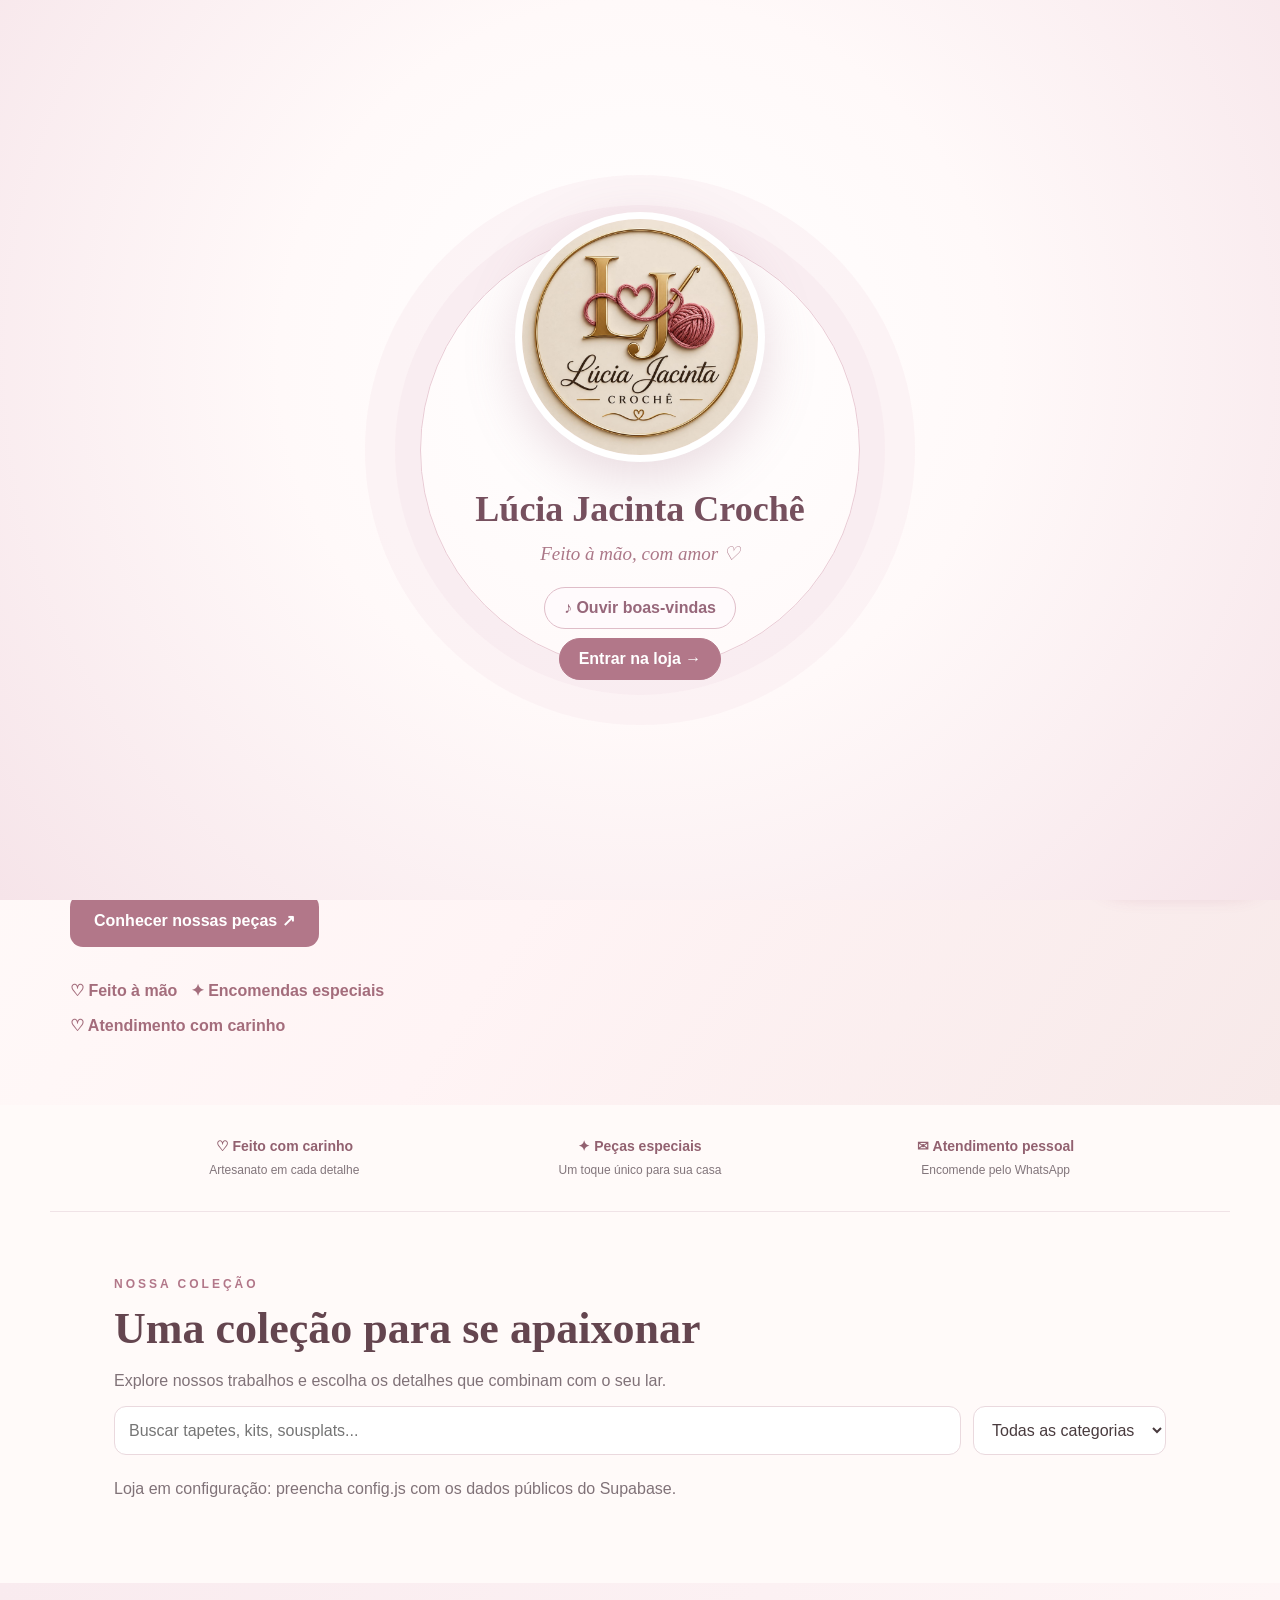
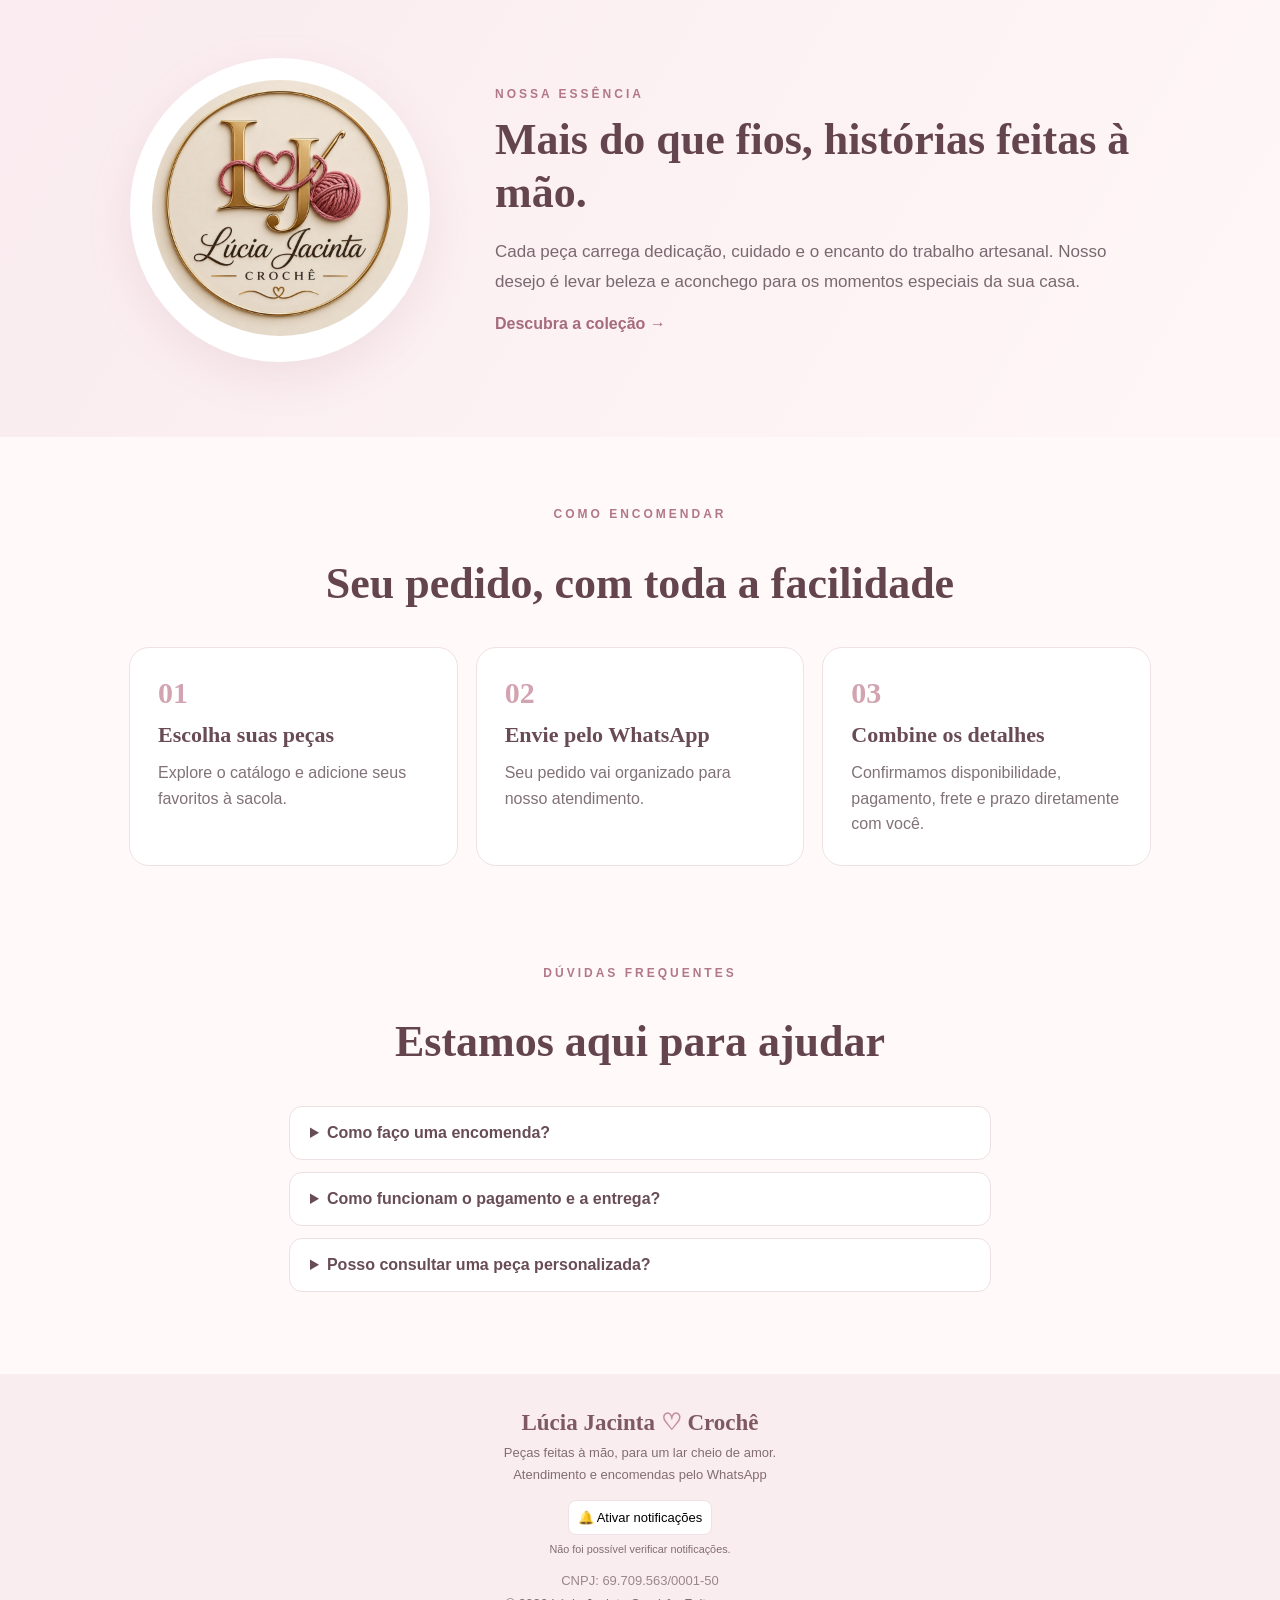
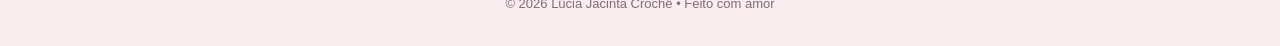
==== commit aa4b3581: "Adicionar botão de ativação voluntária de notificações na loja" ====
--- a/index.html
+++ b/index.html
@@ -1,5 +1,5 @@
 <!doctype html><html lang="pt-BR"><head><meta charset="utf-8"><meta name="viewport" content="width=device-width,initial-scale=1"><meta name="theme-color" content="#fff8f7"><meta name="description" content="Lúcia Jacinta Crochê — peças artesanais feitas com amor."><title>Lúcia Jacinta Crochê | Loja</title><link rel="icon" type="image/svg+xml" href="/assets/app-icon.svg?v=1"><link rel="apple-touch-icon" href="/assets/logo.jpg"><link rel="manifest" href="/manifest.webmanifest?v=1"><link rel="stylesheet" href="style.css?v=487"></head><body><div class="welcome-screen" id="welcomeScreen" aria-label="Boas-vindas à Lúcia Jacinta Crochê"><div class="welcome-glow"></div><div class="welcome-center"><div class="welcome-logo-wrap"><img class="welcome-logo" src="assets/logo.jpg?v=351" alt="Lúcia Jacinta Crochê"></div><div class="welcome-title">Lúcia Jacinta Crochê</div><p>Feito à mão, com amor ♡</p><button type="button" class="welcome-sound" id="welcomeSound">♪ Ouvir boas-vindas</button><button type="button" class="welcome-skip" id="welcomeSkip">Entrar na loja →</button></div></div><div class="top-ribbon">🧶 Feito à mão, com carinho em cada detalhe</div><header class="header"><a href="./" class="brand"><img src="assets/logo.jpg?v=351" alt="Logo Lúcia Jacinta"><span><strong>Lúcia Jacinta</strong><small>CROCHÊ ARTESANAL</small></span></a><a href="/acompanhar.html" class="track-link track-animated" aria-label="Acompanhar meu pedido"><span class="track-orbit" aria-hidden="true"></span><img class="track-pin track-pin-image" src="/assets/meu-pedido-icone.svg" alt="" aria-hidden="true"><span class="track-text">Meu pedido</span><span class="track-arrow" aria-hidden="true">➜</span></a><button class="bag" id="openCart" type="button">Sacola <b id="cartCount">0</b></button></header>
 <main><section class="hero"><div class="hero-content"><div><div class="hero-banner-image" id="heroBannerImage" hidden><img id="heroBannerPhoto" alt="Imagem do anúncio" loading="eager"></div><div class="hero-announcement" aria-live="off"><span class="eyebrow" id="heroEyebrow">ENCOMENDAS PERSONALIZADAS</span><h1 id="heroHeadline">Encomende seu tapete <em>do seu jeito!</em></h1><p id="heroDescription">Escolha o modelo, as cores e o tamanho. Faça seu orçamento pelo WhatsApp.</p></div><div class="hero-dots" id="heroDots" aria-label="Mensagens da loja"><button type="button" class="active" data-slide="0" aria-label="Mensagem 1" aria-current="true"></button><button type="button" data-slide="1" aria-label="Mensagem 2"></button><button type="button" data-slide="2" aria-label="Mensagem 3"></button><button type="button" data-slide="3" aria-label="Mensagem 4"></button></div><a class="btn" href="#colecao">Conhecer nossas peças ↗</a><div class="features">♡ Feito à mão &nbsp; ✦ Encomendas especiais<br>♡ Atendimento com carinho</div></div><div class="hero-art"><img src="assets/logo.jpg?v=351" alt="Lúcia Jacinta Crochê"><span>Arte em cada detalhe ✨</span></div></div></section><section class="trust-strip" aria-label="Diferenciais da loja"><div><strong>♡ Feito com carinho</strong><span>Artesanato em cada detalhe</span></div><div><strong>✦ Peças especiais</strong><span>Um toque único para sua casa</span></div><div><strong>✉ Atendimento pessoal</strong><span>Encomende pelo WhatsApp</span></div></section>
 <section class="section" id="colecao"><span class="eyebrow">NOSSA COLEÇÃO</span><h2>Uma coleção para se apaixonar</h2><p class="muted">Explore nossos trabalhos e escolha os detalhes que combinam com o seu lar.</p><div class="tools"><input id="search" type="search" placeholder="Buscar tapetes, kits, sousplats..." aria-label="Buscar produtos"><select id="category" aria-label="Filtrar categoria"><option value="">Todas as categorias</option></select></div><div id="status" class="muted" role="status">Carregando produtos...</div><div id="products" class="products"></div></section><section class="brand-story"><div class="brand-story-inner"><div class="story-mark"><img src="assets/logo.jpg?v=351" loading="lazy" alt="Marca Lúcia Jacinta Crochê"></div><div><span class="eyebrow">NOSSA ESSÊNCIA</span><h2>Mais do que fios, histórias feitas à mão.</h2><p>Cada peça carrega dedicação, cuidado e o encanto do trabalho artesanal. Nosso desejo é levar beleza e aconchego para os momentos especiais da sua casa.</p><a class="story-link" href="#colecao">Descubra a coleção →</a></div></div></section><section class="how-order"><span class="eyebrow">COMO ENCOMENDAR</span><h2>Seu pedido, com toda a facilidade</h2><div class="order-steps"><article><b>01</b><h3>Escolha suas peças</h3><p>Explore o catálogo e adicione seus favoritos à sacola.</p></article><article><b>02</b><h3>Envie pelo WhatsApp</h3><p>Seu pedido vai organizado para nosso atendimento.</p></article><article><b>03</b><h3>Combine os detalhes</h3><p>Confirmamos disponibilidade, pagamento, frete e prazo diretamente com você.</p></article></div></section><section class="faq-section"><span class="eyebrow">DÚVIDAS FREQUENTES</span><h2>Estamos aqui para ajudar</h2><details><summary>Como faço uma encomenda?</summary><p>Adicione as peças à sacola e toque em “Pedir pelo WhatsApp”. Confirmaremos todos os detalhes na conversa.</p></details><details><summary>Como funcionam o pagamento e a entrega?</summary><p>As formas de pagamento, o valor do frete e o prazo são combinados diretamente com a loja pelo WhatsApp, antes da confirmação.</p></details><details><summary>Posso consultar uma peça personalizada?</summary><p>Sim! Entre em contato para conversar sobre cores, modelos e possibilidades de encomenda.</p></details></section></main>
-<div id="cartBackdrop" class="backdrop" hidden></div><aside id="cartPanel" class="cart-panel" aria-label="Minha sacola" aria-hidden="true"><div class="cart-head"><h2><span class="cart-head-icon" aria-hidden="true"><img src="assets/icone-cestinha-croche.svg" alt="" width="40" height="40" style="display:block;width:100%;height:100%;object-fit:contain"/></span> Minha sacola</h2><button id="closeCart" class="icon-btn" aria-label="Fechar sacola">✕</button></div><div class="cart-scroll"><div id="cartItems"></div><div class="cart-footer"><p>Total <strong id="cartTotal">R$ 0,00</strong></p><div id="customerDetails" style="padding:14px 0;display:grid;gap:9px"><strong>Como deseja receber?</strong><select id="deliveryMode" class="field" aria-label="Modalidade de recebimento"><option value="entrega">Receber em casa — frete fixo por cidade</option><option value="retirada">Retirar pessoalmente — sem frete</option></select><div id="shippingSimulator" style="border:1px solid #ead3dd;border-radius:14px;padding:14px;display:grid;gap:9px"><strong>🚚 Simulador de entrega</strong><p style="margin:0">Informe seu CEP e endereço abaixo para consultar o valor fixo da entrega na sua cidade.</p><strong id="shippingKmLabel">Aguardando endereço</strong><strong id="shippingPrice">Frete a calcular</strong><small id="shippingRule">O preço é definido pela loja para cada cidade. Se não houver frete cadastrado, consulte pelo WhatsApp.</small></div><small id="pickupDetails" hidden>📍 Retirada mediante agendamento: Vila Maria Auxiliadora, Quadra 116, Lote 15, Santo Antônio do Descoberto – GO, CEP 72900-148. Aguarde a confirmação de que o pedido está pronto antes de comparecer.</small><strong>Dados do cliente e endereço</strong><small style="display:block;color:#81596a;line-height:1.5">📍 Atendemos o Distrito Federal e cidades do Entorno de Goiás. Opções: retirada presencial em local e horário combinados com a loja, ou entrega por profissional contratado para cada pedido. Na entrega, o frete, a disponibilidade e o prazo serão confirmados conforme o CEP antes da contratação. O frete não está incluído no valor dos produtos.</small><input id="customerName" class="field" autocomplete="name" placeholder="Nome completo *" maxlength="120"><input id="customerPhone" class="field" type="tel" autocomplete="tel" placeholder="WhatsApp com DDD *" maxlength="20"><input id="customerEmail" class="field" type="email" autocomplete="email" placeholder="E-mail (opcional)" maxlength="180"><div id="deliveryAddressFields" style="display:grid;gap:9px"><div style="display:grid;grid-template-columns:1fr 1fr;gap:8px"><input id="customerZip" class="field" inputmode="numeric" autocomplete="postal-code" placeholder="CEP *" maxlength="9"><input id="customerState" class="field" placeholder="UF *" maxlength="2"></div><small id="zipLookupStatus" role="status" aria-live="polite" style="grid-column:1/-1;color:#76505e"></small><input id="customerCity" class="field" autocomplete="address-level2" placeholder="Cidade *" maxlength="100"><input id="customerDistrict" class="field" placeholder="Bairro *" maxlength="100"><input id="customerStreet" class="field" autocomplete="street-address" placeholder="Rua ou quadra (ex.: Quadra 116) *" maxlength="160"><div style="display:grid;grid-template-columns:1fr 1fr;gap:8px"><input id="customerNumber" class="field" placeholder="Número / lote *" maxlength="20"><input id="customerComplement" class="field" placeholder="Complemento" maxlength="120"></div><textarea id="customerNotes" class="field" placeholder="Referência ou observações de entrega (opcional)" maxlength="400" rows="2"></textarea></div><small class="muted">* Nome e WhatsApp obrigatórios. Para entrega, informe CEP, rua ou quadra e número do lote. Na retirada, combine o horário com a loja. O frete e a entrega serão confirmados com a loja pelo WhatsApp antes do pagamento.</small></div></div></div><div class="cart-actions"><button id="checkout" class="btn full secondary-checkout">Pedir pelo WhatsApp</button><small class="checkout-note">Pagamento, frete e entrega combinados diretamente pelo WhatsApp.</small></div></aside><a class="floating-instagram" href="https://www.instagram.com/ljcro_che?obrf=MWdkcGFkeTViNHphOA==" target="_blank" rel="noopener noreferrer" aria-label="Visitar Instagram da Lúcia Jacinta Crochê" title="Nosso Instagram"><svg viewBox="0 0 24 24" width="28" height="28" fill="none" stroke="currentColor" stroke-width="2" stroke-linecap="round" stroke-linejoin="round" aria-hidden="true"><rect x="2.5" y="2.5" width="19" height="19" rx="5.5"/><circle cx="12" cy="12" r="4.2"/><circle cx="17.8" cy="6.4" r="1" fill="currentColor" stroke="none"/></svg></a><a class="floating-whatsapp" id="whatsappContact" href="https://wa.me/5561994022266" target="_blank" rel="noopener noreferrer" aria-label="Conversar com a loja pelo WhatsApp"><svg class="whatsapp-symbol" xmlns="http://www.w3.org/2000/svg" viewBox="0 0 24 24" aria-hidden="true" fill="none" stroke="currentColor" stroke-width="1.8" stroke-linecap="round" stroke-linejoin="round"><path d="M20.5 11.5a8.5 8.5 0 0 1-12.4 7.55L3 20.5l1.45-5.1A8.5 8.5 0 1 1 20.5 11.5Z"/><path d="M8.6 7.9c-.4.2-.8 1-.7 1.7.2 2.3 3.4 5.5 5.8 5.9.8.1 1.6-.3 1.9-.8l.3-.8-2.1-1.1-.9 1c-1.1-.4-2.1-1.4-2.7-2.6l.9-.9-1.1-2.2-.9-.2Z" fill="currentColor" stroke="none"/></svg><span>Fale conosco</span></a><footer><div class="footer-brand">Lúcia Jacinta <span>♡</span> Crochê</div><p>Peças feitas à mão, para um lar cheio de amor.</p><p>Atendimento e encomendas pelo WhatsApp</p><p class="footer-cnpj" style="font-size:13px;opacity:.8;margin:8px 0">CNPJ: 69.709.563/0001-50</p>© <span id="year"></span> Lúcia Jacinta Crochê • Feito com amor</footer>
-<script src="https://cdn.jsdelivr.net/npm/@supabase/supabase-js@2/dist/umd/supabase.js"></script><script src="config.js?v=360"></script><script src="app.js?v=492"></script><script defer src="welcome.js?v=450"></script><script defer src="hero-rotator.js?v=494"></script><script defer src="update-check.js?v=1"></script></body></html>
+<div id="cartBackdrop" class="backdrop" hidden></div><aside id="cartPanel" class="cart-panel" aria-label="Minha sacola" aria-hidden="true"><div class="cart-head"><h2><span class="cart-head-icon" aria-hidden="true"><img src="assets/icone-cestinha-croche.svg" alt="" width="40" height="40" style="display:block;width:100%;height:100%;object-fit:contain"/></span> Minha sacola</h2><button id="closeCart" class="icon-btn" aria-label="Fechar sacola">✕</button></div><div class="cart-scroll"><div id="cartItems"></div><div class="cart-footer"><p>Total <strong id="cartTotal">R$ 0,00</strong></p><div id="customerDetails" style="padding:14px 0;display:grid;gap:9px"><strong>Como deseja receber?</strong><select id="deliveryMode" class="field" aria-label="Modalidade de recebimento"><option value="entrega">Receber em casa — frete fixo por cidade</option><option value="retirada">Retirar pessoalmente — sem frete</option></select><div id="shippingSimulator" style="border:1px solid #ead3dd;border-radius:14px;padding:14px;display:grid;gap:9px"><strong>🚚 Simulador de entrega</strong><p style="margin:0">Informe seu CEP e endereço abaixo para consultar o valor fixo da entrega na sua cidade.</p><strong id="shippingKmLabel">Aguardando endereço</strong><strong id="shippingPrice">Frete a calcular</strong><small id="shippingRule">O preço é definido pela loja para cada cidade. Se não houver frete cadastrado, consulte pelo WhatsApp.</small></div><small id="pickupDetails" hidden>📍 Retirada mediante agendamento: Vila Maria Auxiliadora, Quadra 116, Lote 15, Santo Antônio do Descoberto – GO, CEP 72900-148. Aguarde a confirmação de que o pedido está pronto antes de comparecer.</small><strong>Dados do cliente e endereço</strong><small style="display:block;color:#81596a;line-height:1.5">📍 Atendemos o Distrito Federal e cidades do Entorno de Goiás. Opções: retirada presencial em local e horário combinados com a loja, ou entrega por profissional contratado para cada pedido. Na entrega, o frete, a disponibilidade e o prazo serão confirmados conforme o CEP antes da contratação. O frete não está incluído no valor dos produtos.</small><input id="customerName" class="field" autocomplete="name" placeholder="Nome completo *" maxlength="120"><input id="customerPhone" class="field" type="tel" autocomplete="tel" placeholder="WhatsApp com DDD *" maxlength="20"><input id="customerEmail" class="field" type="email" autocomplete="email" placeholder="E-mail (opcional)" maxlength="180"><div id="deliveryAddressFields" style="display:grid;gap:9px"><div style="display:grid;grid-template-columns:1fr 1fr;gap:8px"><input id="customerZip" class="field" inputmode="numeric" autocomplete="postal-code" placeholder="CEP *" maxlength="9"><input id="customerState" class="field" placeholder="UF *" maxlength="2"></div><small id="zipLookupStatus" role="status" aria-live="polite" style="grid-column:1/-1;color:#76505e"></small><input id="customerCity" class="field" autocomplete="address-level2" placeholder="Cidade *" maxlength="100"><input id="customerDistrict" class="field" placeholder="Bairro *" maxlength="100"><input id="customerStreet" class="field" autocomplete="street-address" placeholder="Rua ou quadra (ex.: Quadra 116) *" maxlength="160"><div style="display:grid;grid-template-columns:1fr 1fr;gap:8px"><input id="customerNumber" class="field" placeholder="Número / lote *" maxlength="20"><input id="customerComplement" class="field" placeholder="Complemento" maxlength="120"></div><textarea id="customerNotes" class="field" placeholder="Referência ou observações de entrega (opcional)" maxlength="400" rows="2"></textarea></div><small class="muted">* Nome e WhatsApp obrigatórios. Para entrega, informe CEP, rua ou quadra e número do lote. Na retirada, combine o horário com a loja. O frete e a entrega serão confirmados com a loja pelo WhatsApp antes do pagamento.</small></div></div></div><div class="cart-actions"><button id="checkout" class="btn full secondary-checkout">Pedir pelo WhatsApp</button><small class="checkout-note">Pagamento, frete e entrega combinados diretamente pelo WhatsApp.</small></div></aside><a class="floating-instagram" href="https://www.instagram.com/ljcro_che?obrf=MWdkcGFkeTViNHphOA==" target="_blank" rel="noopener noreferrer" aria-label="Visitar Instagram da Lúcia Jacinta Crochê" title="Nosso Instagram"><svg viewBox="0 0 24 24" width="28" height="28" fill="none" stroke="currentColor" stroke-width="2" stroke-linecap="round" stroke-linejoin="round" aria-hidden="true"><rect x="2.5" y="2.5" width="19" height="19" rx="5.5"/><circle cx="12" cy="12" r="4.2"/><circle cx="17.8" cy="6.4" r="1" fill="currentColor" stroke="none"/></svg></a><a class="floating-whatsapp" id="whatsappContact" href="https://wa.me/5561994022266" target="_blank" rel="noopener noreferrer" aria-label="Conversar com a loja pelo WhatsApp"><svg class="whatsapp-symbol" xmlns="http://www.w3.org/2000/svg" viewBox="0 0 24 24" aria-hidden="true" fill="none" stroke="currentColor" stroke-width="1.8" stroke-linecap="round" stroke-linejoin="round"><path d="M20.5 11.5a8.5 8.5 0 0 1-12.4 7.55L3 20.5l1.45-5.1A8.5 8.5 0 1 1 20.5 11.5Z"/><path d="M8.6 7.9c-.4.2-.8 1-.7 1.7.2 2.3 3.4 5.5 5.8 5.9.8.1 1.6-.3 1.9-.8l.3-.8-2.1-1.1-.9 1c-1.1-.4-2.1-1.4-2.7-2.6l.9-.9-1.1-2.2-.9-.2Z" fill="currentColor" stroke="none"/></svg><span>Fale conosco</span></a><footer><div class="footer-brand">Lúcia Jacinta <span>♡</span> Crochê</div><p>Peças feitas à mão, para um lar cheio de amor.</p><p>Atendimento e encomendas pelo WhatsApp</p><div style="margin:18px auto;display:grid;justify-items:center;gap:8px"><button type="button" id="enableNotifications" class="secondary-btn">🔔 Ativar notificações</button><small id="notificationStatus" role="status">Receba novidades somente se desejar. Você pode desativar quando quiser.</small></div><p class="footer-cnpj" style="font-size:13px;opacity:.8;margin:8px 0">CNPJ: 69.709.563/0001-50</p>© <span id="year"></span> Lúcia Jacinta Crochê • Feito com amor</footer>
+<script src="https://cdn.jsdelivr.net/npm/@supabase/supabase-js@2/dist/umd/supabase.js"></script><script src="config.js?v=360"></script><script src="app.js?v=492"></script><script defer src="welcome.js?v=450"></script><script defer src="hero-rotator.js?v=494"></script><script defer src="update-check.js?v=1"></script><script defer src="push-client.js?v=1"></script></body></html>
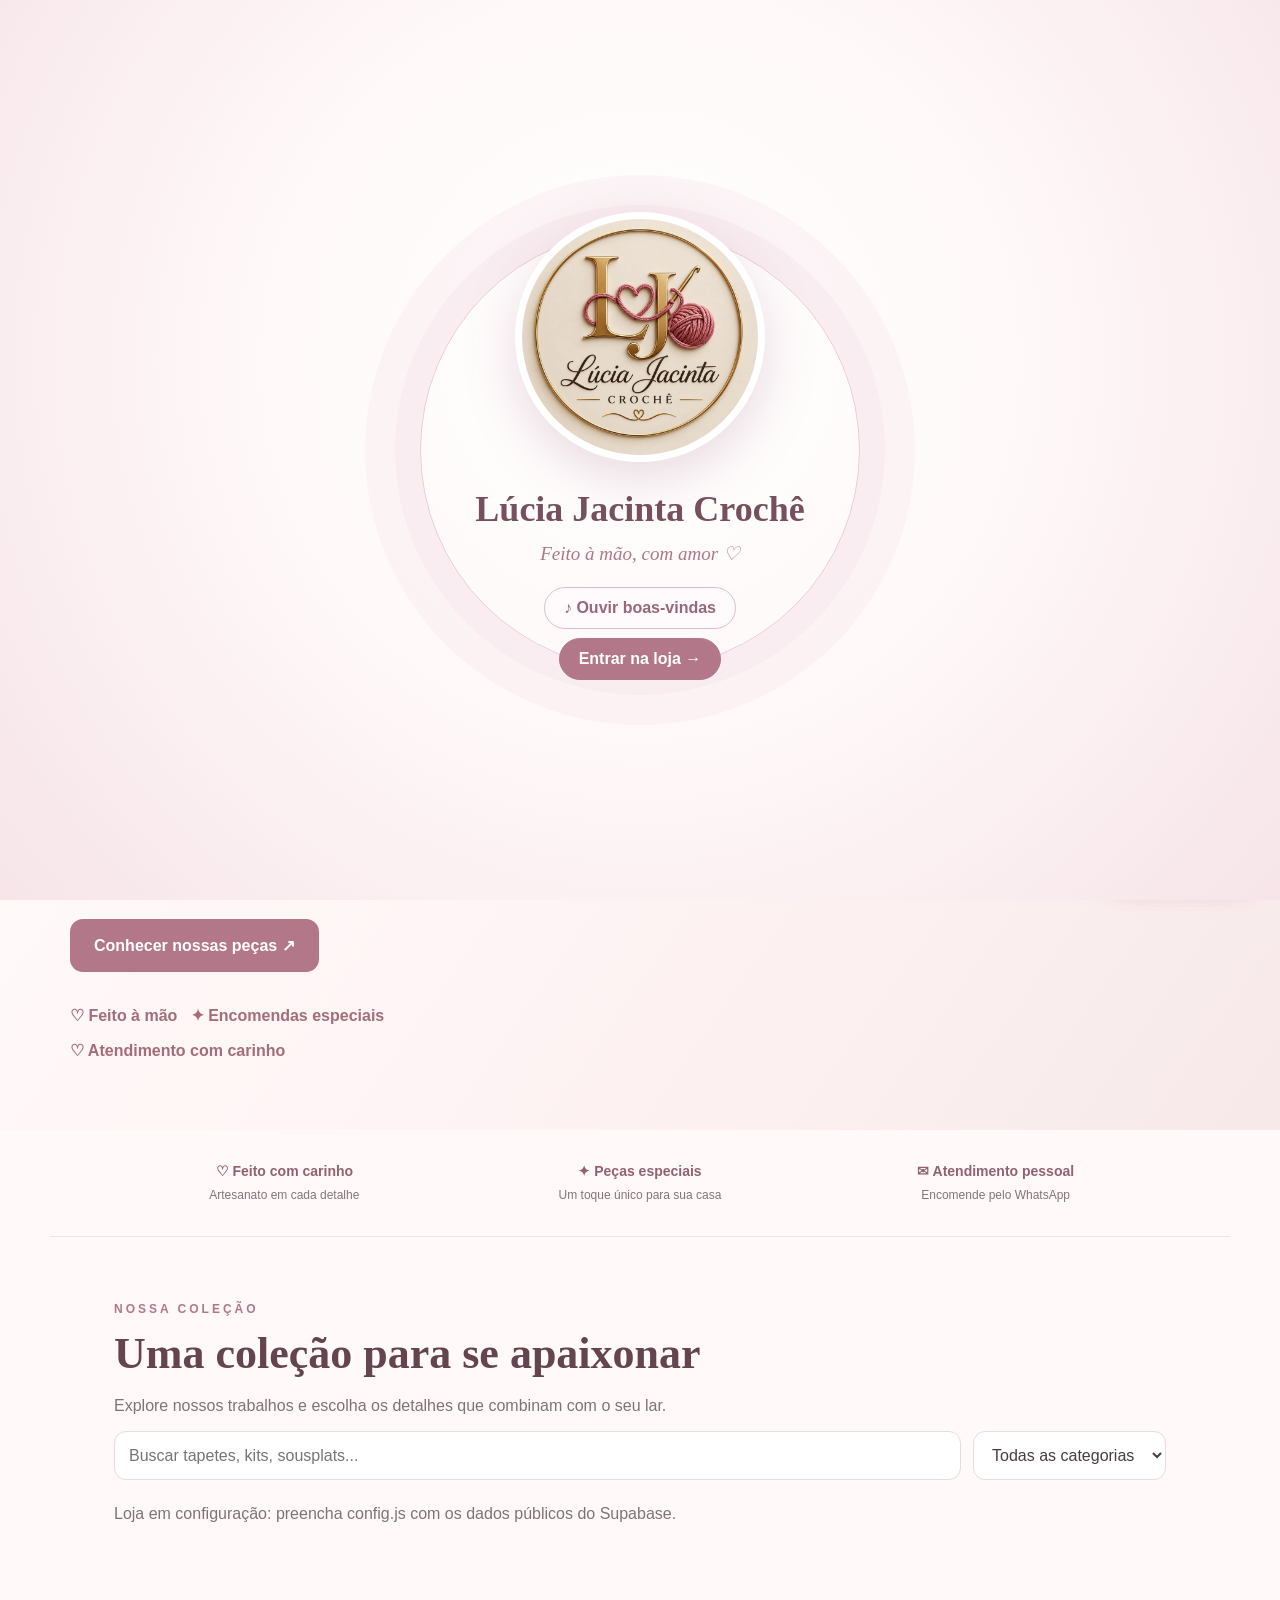
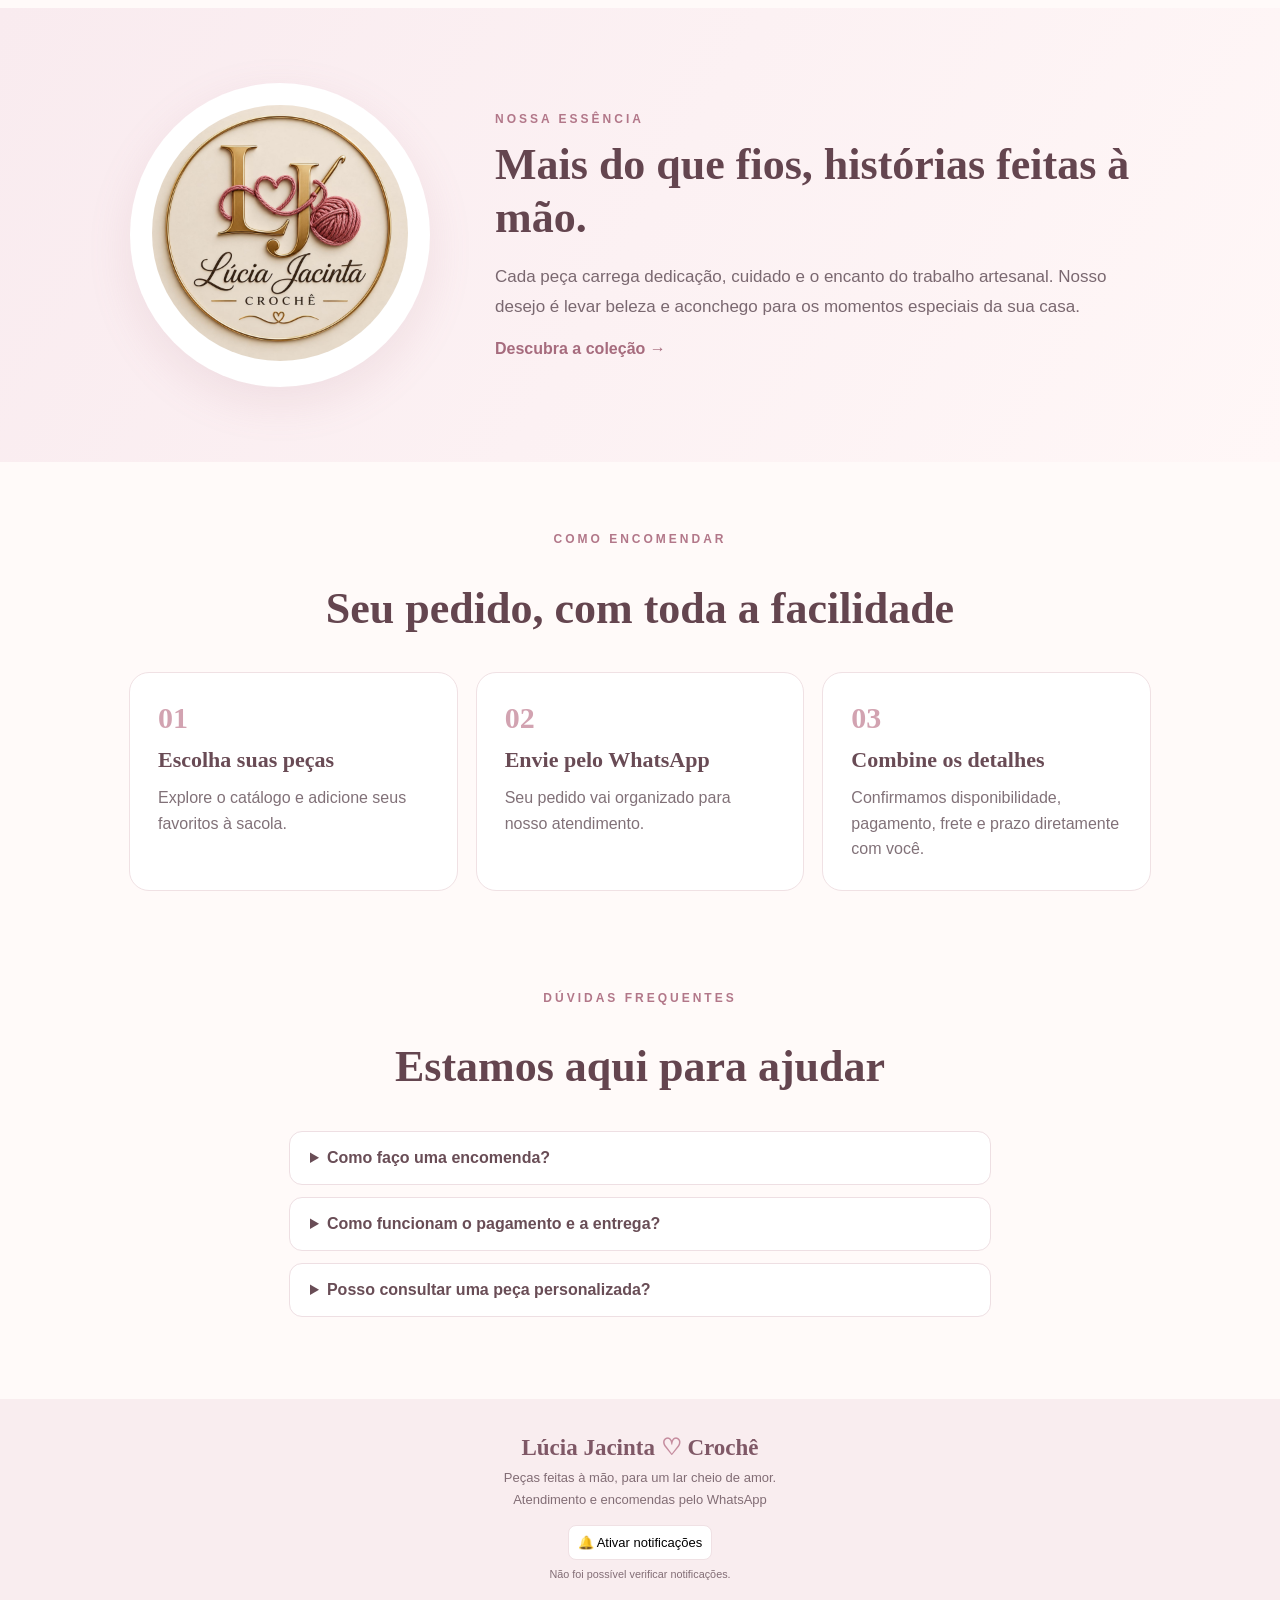
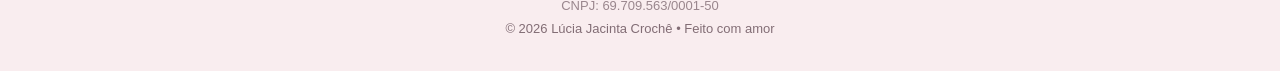
==== commit bfa9b0e0: "Adicionar opção de notificações no topo da loja" ====
--- a/index.html
+++ b/index.html
@@ -1,5 +1,5 @@
-<!doctype html><html lang="pt-BR"><head><meta charset="utf-8"><meta name="viewport" content="width=device-width,initial-scale=1"><meta name="theme-color" content="#fff8f7"><meta name="description" content="Lúcia Jacinta Crochê — peças artesanais feitas com amor."><title>Lúcia Jacinta Crochê | Loja</title><link rel="icon" type="image/svg+xml" href="/assets/app-icon.svg?v=1"><link rel="apple-touch-icon" href="/assets/logo.jpg"><link rel="manifest" href="/manifest.webmanifest?v=1"><link rel="stylesheet" href="style.css?v=487"></head><body><div class="welcome-screen" id="welcomeScreen" aria-label="Boas-vindas à Lúcia Jacinta Crochê"><div class="welcome-glow"></div><div class="welcome-center"><div class="welcome-logo-wrap"><img class="welcome-logo" src="assets/logo.jpg?v=351" alt="Lúcia Jacinta Crochê"></div><div class="welcome-title">Lúcia Jacinta Crochê</div><p>Feito à mão, com amor ♡</p><button type="button" class="welcome-sound" id="welcomeSound">♪ Ouvir boas-vindas</button><button type="button" class="welcome-skip" id="welcomeSkip">Entrar na loja →</button></div></div><div class="top-ribbon">🧶 Feito à mão, com carinho em cada detalhe</div><header class="header"><a href="./" class="brand"><img src="assets/logo.jpg?v=351" alt="Logo Lúcia Jacinta"><span><strong>Lúcia Jacinta</strong><small>CROCHÊ ARTESANAL</small></span></a><a href="/acompanhar.html" class="track-link track-animated" aria-label="Acompanhar meu pedido"><span class="track-orbit" aria-hidden="true"></span><img class="track-pin track-pin-image" src="/assets/meu-pedido-icone.svg" alt="" aria-hidden="true"><span class="track-text">Meu pedido</span><span class="track-arrow" aria-hidden="true">➜</span></a><button class="bag" id="openCart" type="button">Sacola <b id="cartCount">0</b></button></header>
+<!doctype html><html lang="pt-BR"><head><meta charset="utf-8"><meta name="viewport" content="width=device-width,initial-scale=1"><meta name="theme-color" content="#fff8f7"><meta name="description" content="Lúcia Jacinta Crochê — peças artesanais feitas com amor."><title>Lúcia Jacinta Crochê | Loja</title><link rel="icon" type="image/svg+xml" href="/assets/app-icon.svg?v=1"><link rel="apple-touch-icon" href="/assets/logo.jpg"><link rel="manifest" href="/manifest.webmanifest?v=1"><link rel="stylesheet" href="style.css?v=487"></head><body><div class="welcome-screen" id="welcomeScreen" aria-label="Boas-vindas à Lúcia Jacinta Crochê"><div class="welcome-glow"></div><div class="welcome-center"><div class="welcome-logo-wrap"><img class="welcome-logo" src="assets/logo.jpg?v=351" alt="Lúcia Jacinta Crochê"></div><div class="welcome-title">Lúcia Jacinta Crochê</div><p>Feito à mão, com amor ♡</p><button type="button" class="welcome-sound" id="welcomeSound">♪ Ouvir boas-vindas</button><button type="button" class="welcome-skip" id="welcomeSkip">Entrar na loja →</button></div></div><div class="top-ribbon">🧶 Feito à mão, com carinho em cada detalhe</div><header class="header"><a href="./" class="brand"><img src="assets/logo.jpg?v=351" alt="Logo Lúcia Jacinta"><span><strong>Lúcia Jacinta</strong><small>CROCHÊ ARTESANAL</small></span></a><a href="/acompanhar.html" class="track-link track-animated" aria-label="Acompanhar meu pedido"><span class="track-orbit" aria-hidden="true"></span><img class="track-pin track-pin-image" src="/assets/meu-pedido-icone.svg" alt="" aria-hidden="true"><span class="track-text">Meu pedido</span><span class="track-arrow" aria-hidden="true">➜</span></a><button class="bag" id="openCart" type="button">Sacola <b id="cartCount">0</b></button></header><div class="notification-topbar"><button type="button" id="enableNotificationsTop" class="notification-top-button">🔔 Ativar notificações</button><span id="notificationTopStatus" role="status">Receba avisos de novidades e novos produtos.</span></div>
 <main><section class="hero"><div class="hero-content"><div><div class="hero-banner-image" id="heroBannerImage" hidden><img id="heroBannerPhoto" alt="Imagem do anúncio" loading="eager"></div><div class="hero-announcement" aria-live="off"><span class="eyebrow" id="heroEyebrow">ENCOMENDAS PERSONALIZADAS</span><h1 id="heroHeadline">Encomende seu tapete <em>do seu jeito!</em></h1><p id="heroDescription">Escolha o modelo, as cores e o tamanho. Faça seu orçamento pelo WhatsApp.</p></div><div class="hero-dots" id="heroDots" aria-label="Mensagens da loja"><button type="button" class="active" data-slide="0" aria-label="Mensagem 1" aria-current="true"></button><button type="button" data-slide="1" aria-label="Mensagem 2"></button><button type="button" data-slide="2" aria-label="Mensagem 3"></button><button type="button" data-slide="3" aria-label="Mensagem 4"></button></div><a class="btn" href="#colecao">Conhecer nossas peças ↗</a><div class="features">♡ Feito à mão &nbsp; ✦ Encomendas especiais<br>♡ Atendimento com carinho</div></div><div class="hero-art"><img src="assets/logo.jpg?v=351" alt="Lúcia Jacinta Crochê"><span>Arte em cada detalhe ✨</span></div></div></section><section class="trust-strip" aria-label="Diferenciais da loja"><div><strong>♡ Feito com carinho</strong><span>Artesanato em cada detalhe</span></div><div><strong>✦ Peças especiais</strong><span>Um toque único para sua casa</span></div><div><strong>✉ Atendimento pessoal</strong><span>Encomende pelo WhatsApp</span></div></section>
 <section class="section" id="colecao"><span class="eyebrow">NOSSA COLEÇÃO</span><h2>Uma coleção para se apaixonar</h2><p class="muted">Explore nossos trabalhos e escolha os detalhes que combinam com o seu lar.</p><div class="tools"><input id="search" type="search" placeholder="Buscar tapetes, kits, sousplats..." aria-label="Buscar produtos"><select id="category" aria-label="Filtrar categoria"><option value="">Todas as categorias</option></select></div><div id="status" class="muted" role="status">Carregando produtos...</div><div id="products" class="products"></div></section><section class="brand-story"><div class="brand-story-inner"><div class="story-mark"><img src="assets/logo.jpg?v=351" loading="lazy" alt="Marca Lúcia Jacinta Crochê"></div><div><span class="eyebrow">NOSSA ESSÊNCIA</span><h2>Mais do que fios, histórias feitas à mão.</h2><p>Cada peça carrega dedicação, cuidado e o encanto do trabalho artesanal. Nosso desejo é levar beleza e aconchego para os momentos especiais da sua casa.</p><a class="story-link" href="#colecao">Descubra a coleção →</a></div></div></section><section class="how-order"><span class="eyebrow">COMO ENCOMENDAR</span><h2>Seu pedido, com toda a facilidade</h2><div class="order-steps"><article><b>01</b><h3>Escolha suas peças</h3><p>Explore o catálogo e adicione seus favoritos à sacola.</p></article><article><b>02</b><h3>Envie pelo WhatsApp</h3><p>Seu pedido vai organizado para nosso atendimento.</p></article><article><b>03</b><h3>Combine os detalhes</h3><p>Confirmamos disponibilidade, pagamento, frete e prazo diretamente com você.</p></article></div></section><section class="faq-section"><span class="eyebrow">DÚVIDAS FREQUENTES</span><h2>Estamos aqui para ajudar</h2><details><summary>Como faço uma encomenda?</summary><p>Adicione as peças à sacola e toque em “Pedir pelo WhatsApp”. Confirmaremos todos os detalhes na conversa.</p></details><details><summary>Como funcionam o pagamento e a entrega?</summary><p>As formas de pagamento, o valor do frete e o prazo são combinados diretamente com a loja pelo WhatsApp, antes da confirmação.</p></details><details><summary>Posso consultar uma peça personalizada?</summary><p>Sim! Entre em contato para conversar sobre cores, modelos e possibilidades de encomenda.</p></details></section></main>
 <div id="cartBackdrop" class="backdrop" hidden></div><aside id="cartPanel" class="cart-panel" aria-label="Minha sacola" aria-hidden="true"><div class="cart-head"><h2><span class="cart-head-icon" aria-hidden="true"><img src="assets/icone-cestinha-croche.svg" alt="" width="40" height="40" style="display:block;width:100%;height:100%;object-fit:contain"/></span> Minha sacola</h2><button id="closeCart" class="icon-btn" aria-label="Fechar sacola">✕</button></div><div class="cart-scroll"><div id="cartItems"></div><div class="cart-footer"><p>Total <strong id="cartTotal">R$ 0,00</strong></p><div id="customerDetails" style="padding:14px 0;display:grid;gap:9px"><strong>Como deseja receber?</strong><select id="deliveryMode" class="field" aria-label="Modalidade de recebimento"><option value="entrega">Receber em casa — frete fixo por cidade</option><option value="retirada">Retirar pessoalmente — sem frete</option></select><div id="shippingSimulator" style="border:1px solid #ead3dd;border-radius:14px;padding:14px;display:grid;gap:9px"><strong>🚚 Simulador de entrega</strong><p style="margin:0">Informe seu CEP e endereço abaixo para consultar o valor fixo da entrega na sua cidade.</p><strong id="shippingKmLabel">Aguardando endereço</strong><strong id="shippingPrice">Frete a calcular</strong><small id="shippingRule">O preço é definido pela loja para cada cidade. Se não houver frete cadastrado, consulte pelo WhatsApp.</small></div><small id="pickupDetails" hidden>📍 Retirada mediante agendamento: Vila Maria Auxiliadora, Quadra 116, Lote 15, Santo Antônio do Descoberto – GO, CEP 72900-148. Aguarde a confirmação de que o pedido está pronto antes de comparecer.</small><strong>Dados do cliente e endereço</strong><small style="display:block;color:#81596a;line-height:1.5">📍 Atendemos o Distrito Federal e cidades do Entorno de Goiás. Opções: retirada presencial em local e horário combinados com a loja, ou entrega por profissional contratado para cada pedido. Na entrega, o frete, a disponibilidade e o prazo serão confirmados conforme o CEP antes da contratação. O frete não está incluído no valor dos produtos.</small><input id="customerName" class="field" autocomplete="name" placeholder="Nome completo *" maxlength="120"><input id="customerPhone" class="field" type="tel" autocomplete="tel" placeholder="WhatsApp com DDD *" maxlength="20"><input id="customerEmail" class="field" type="email" autocomplete="email" placeholder="E-mail (opcional)" maxlength="180"><div id="deliveryAddressFields" style="display:grid;gap:9px"><div style="display:grid;grid-template-columns:1fr 1fr;gap:8px"><input id="customerZip" class="field" inputmode="numeric" autocomplete="postal-code" placeholder="CEP *" maxlength="9"><input id="customerState" class="field" placeholder="UF *" maxlength="2"></div><small id="zipLookupStatus" role="status" aria-live="polite" style="grid-column:1/-1;color:#76505e"></small><input id="customerCity" class="field" autocomplete="address-level2" placeholder="Cidade *" maxlength="100"><input id="customerDistrict" class="field" placeholder="Bairro *" maxlength="100"><input id="customerStreet" class="field" autocomplete="street-address" placeholder="Rua ou quadra (ex.: Quadra 116) *" maxlength="160"><div style="display:grid;grid-template-columns:1fr 1fr;gap:8px"><input id="customerNumber" class="field" placeholder="Número / lote *" maxlength="20"><input id="customerComplement" class="field" placeholder="Complemento" maxlength="120"></div><textarea id="customerNotes" class="field" placeholder="Referência ou observações de entrega (opcional)" maxlength="400" rows="2"></textarea></div><small class="muted">* Nome e WhatsApp obrigatórios. Para entrega, informe CEP, rua ou quadra e número do lote. Na retirada, combine o horário com a loja. O frete e a entrega serão confirmados com a loja pelo WhatsApp antes do pagamento.</small></div></div></div><div class="cart-actions"><button id="checkout" class="btn full secondary-checkout">Pedir pelo WhatsApp</button><small class="checkout-note">Pagamento, frete e entrega combinados diretamente pelo WhatsApp.</small></div></aside><a class="floating-instagram" href="https://www.instagram.com/ljcro_che?obrf=MWdkcGFkeTViNHphOA==" target="_blank" rel="noopener noreferrer" aria-label="Visitar Instagram da Lúcia Jacinta Crochê" title="Nosso Instagram"><svg viewBox="0 0 24 24" width="28" height="28" fill="none" stroke="currentColor" stroke-width="2" stroke-linecap="round" stroke-linejoin="round" aria-hidden="true"><rect x="2.5" y="2.5" width="19" height="19" rx="5.5"/><circle cx="12" cy="12" r="4.2"/><circle cx="17.8" cy="6.4" r="1" fill="currentColor" stroke="none"/></svg></a><a class="floating-whatsapp" id="whatsappContact" href="https://wa.me/5561994022266" target="_blank" rel="noopener noreferrer" aria-label="Conversar com a loja pelo WhatsApp"><svg class="whatsapp-symbol" xmlns="http://www.w3.org/2000/svg" viewBox="0 0 24 24" aria-hidden="true" fill="none" stroke="currentColor" stroke-width="1.8" stroke-linecap="round" stroke-linejoin="round"><path d="M20.5 11.5a8.5 8.5 0 0 1-12.4 7.55L3 20.5l1.45-5.1A8.5 8.5 0 1 1 20.5 11.5Z"/><path d="M8.6 7.9c-.4.2-.8 1-.7 1.7.2 2.3 3.4 5.5 5.8 5.9.8.1 1.6-.3 1.9-.8l.3-.8-2.1-1.1-.9 1c-1.1-.4-2.1-1.4-2.7-2.6l.9-.9-1.1-2.2-.9-.2Z" fill="currentColor" stroke="none"/></svg><span>Fale conosco</span></a><footer><div class="footer-brand">Lúcia Jacinta <span>♡</span> Crochê</div><p>Peças feitas à mão, para um lar cheio de amor.</p><p>Atendimento e encomendas pelo WhatsApp</p><div style="margin:18px auto;display:grid;justify-items:center;gap:8px"><button type="button" id="enableNotifications" class="secondary-btn">🔔 Ativar notificações</button><small id="notificationStatus" role="status">Receba novidades somente se desejar. Você pode desativar quando quiser.</small></div><p class="footer-cnpj" style="font-size:13px;opacity:.8;margin:8px 0">CNPJ: 69.709.563/0001-50</p>© <span id="year"></span> Lúcia Jacinta Crochê • Feito com amor</footer>
-<script src="https://cdn.jsdelivr.net/npm/@supabase/supabase-js@2/dist/umd/supabase.js"></script><script src="config.js?v=360"></script><script src="app.js?v=492"></script><script defer src="welcome.js?v=450"></script><script defer src="hero-rotator.js?v=494"></script><script defer src="update-check.js?v=1"></script><script defer src="push-client.js?v=1"></script></body></html>
+<script src="https://cdn.jsdelivr.net/npm/@supabase/supabase-js@2/dist/umd/supabase.js"></script><script src="config.js?v=360"></script><script src="app.js?v=492"></script><script defer src="welcome.js?v=450"></script><script defer src="hero-rotator.js?v=494"></script><script defer src="update-check.js?v=1"></script><script defer src="push-client.js?v=1"></script><script defer src="push-welcome.js?v=1"></script></body></html>
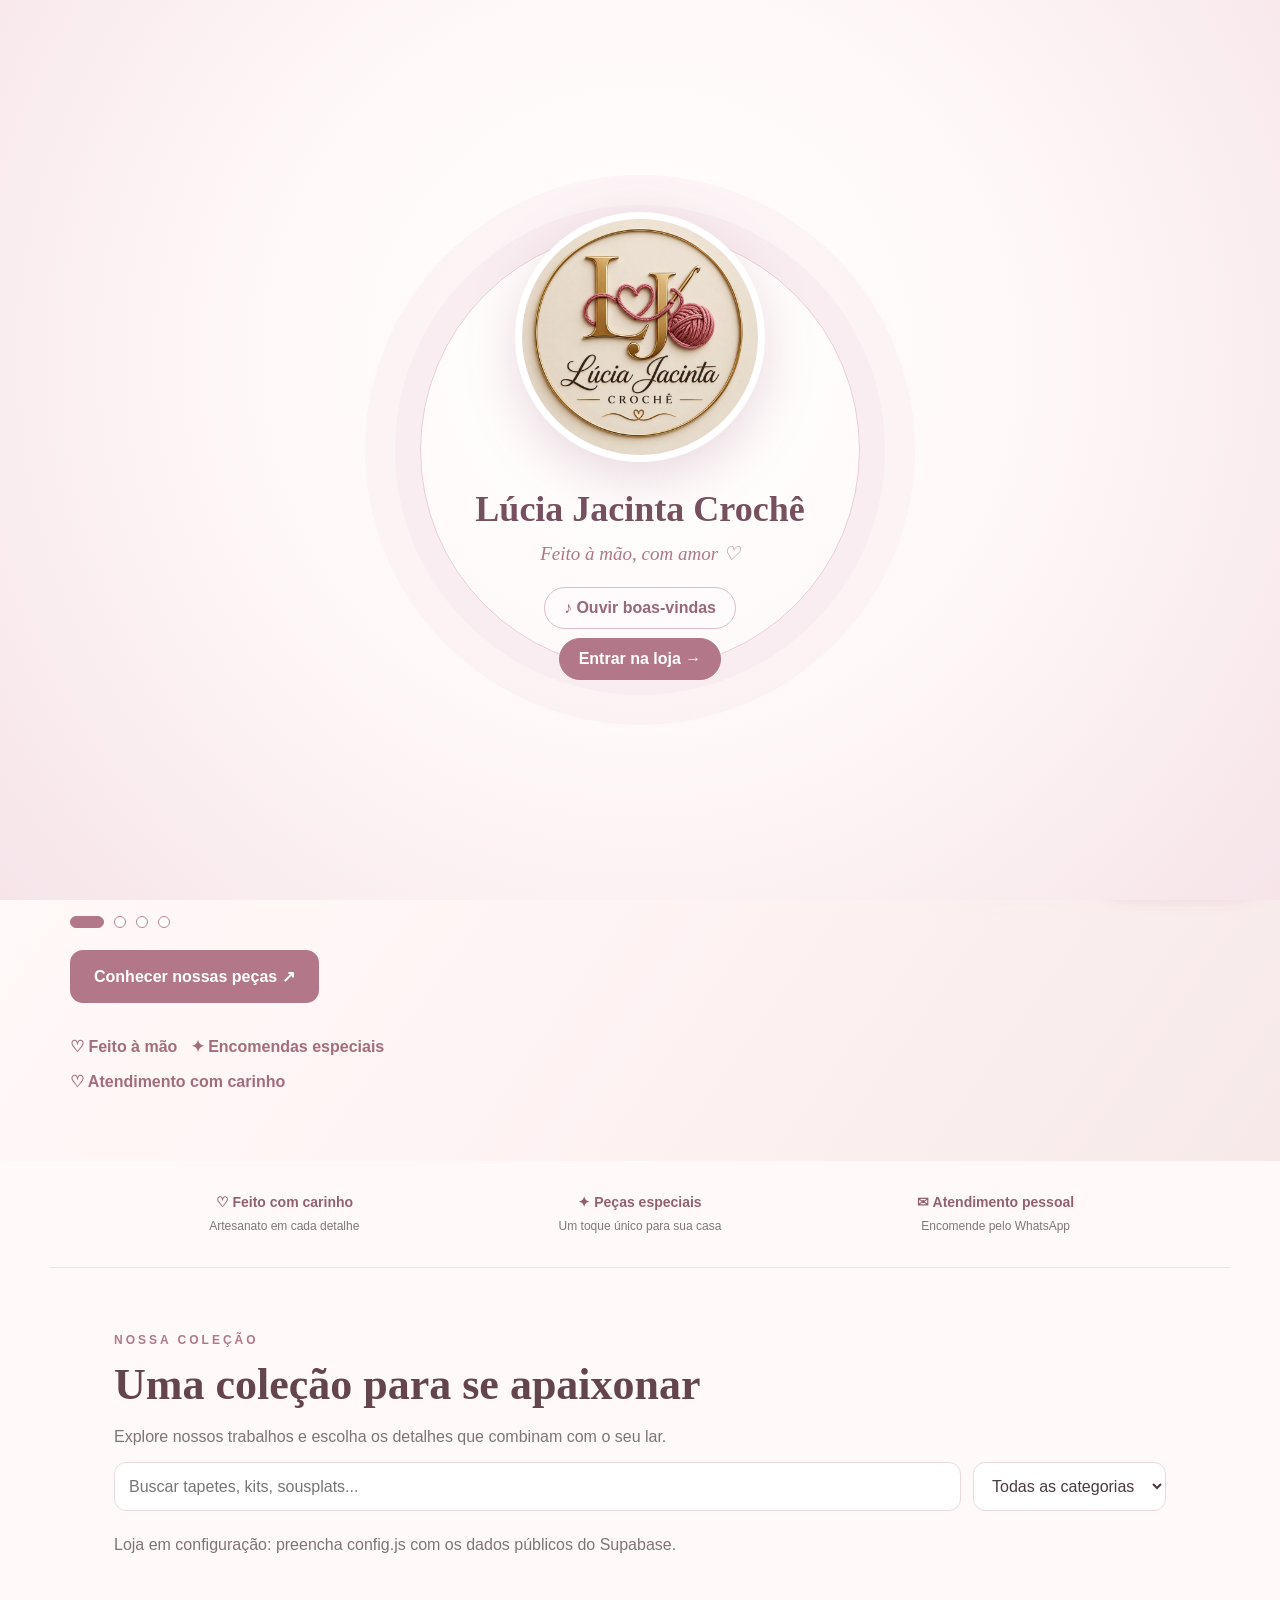
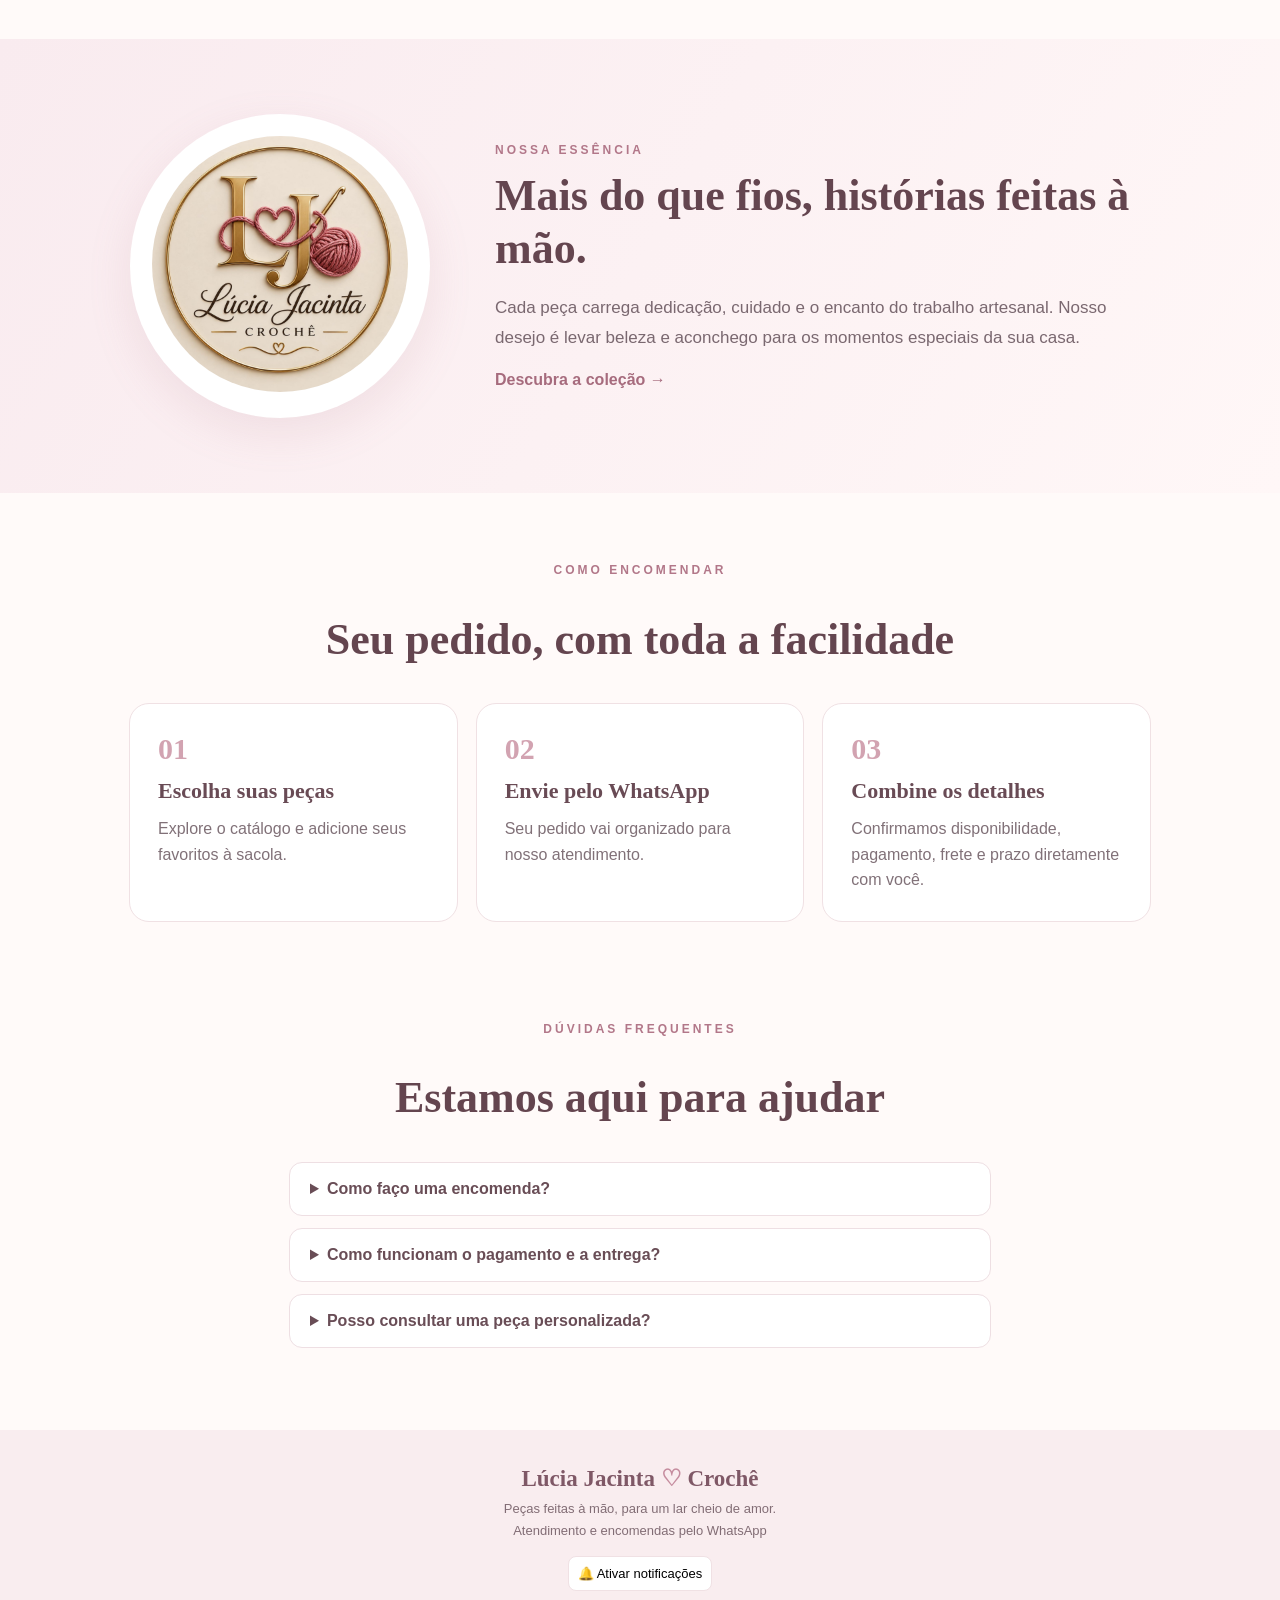
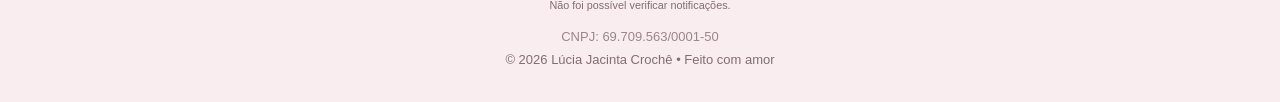
==== commit d57ef91c: "Atualizar versões do estilo e botão de notificações" ====
--- a/index.html
+++ b/index.html
@@ -1,5 +1,5 @@
-<!doctype html><html lang="pt-BR"><head><meta charset="utf-8"><meta name="viewport" content="width=device-width,initial-scale=1"><meta name="theme-color" content="#fff8f7"><meta name="description" content="Lúcia Jacinta Crochê — peças artesanais feitas com amor."><title>Lúcia Jacinta Crochê | Loja</title><link rel="icon" type="image/svg+xml" href="/assets/app-icon.svg?v=1"><link rel="apple-touch-icon" href="/assets/logo.jpg"><link rel="manifest" href="/manifest.webmanifest?v=1"><link rel="stylesheet" href="style.css?v=487"></head><body><div class="welcome-screen" id="welcomeScreen" aria-label="Boas-vindas à Lúcia Jacinta Crochê"><div class="welcome-glow"></div><div class="welcome-center"><div class="welcome-logo-wrap"><img class="welcome-logo" src="assets/logo.jpg?v=351" alt="Lúcia Jacinta Crochê"></div><div class="welcome-title">Lúcia Jacinta Crochê</div><p>Feito à mão, com amor ♡</p><button type="button" class="welcome-sound" id="welcomeSound">♪ Ouvir boas-vindas</button><button type="button" class="welcome-skip" id="welcomeSkip">Entrar na loja →</button></div></div><div class="top-ribbon">🧶 Feito à mão, com carinho em cada detalhe</div><header class="header"><a href="./" class="brand"><img src="assets/logo.jpg?v=351" alt="Logo Lúcia Jacinta"><span><strong>Lúcia Jacinta</strong><small>CROCHÊ ARTESANAL</small></span></a><a href="/acompanhar.html" class="track-link track-animated" aria-label="Acompanhar meu pedido"><span class="track-orbit" aria-hidden="true"></span><img class="track-pin track-pin-image" src="/assets/meu-pedido-icone.svg" alt="" aria-hidden="true"><span class="track-text">Meu pedido</span><span class="track-arrow" aria-hidden="true">➜</span></a><button class="bag" id="openCart" type="button">Sacola <b id="cartCount">0</b></button></header><div class="notification-topbar"><button type="button" id="enableNotificationsTop" class="notification-top-button">🔔 Ativar notificações</button><span id="notificationTopStatus" role="status">Receba avisos de novidades e novos produtos.</span></div>
+<!doctype html><html lang="pt-BR"><head><meta charset="utf-8"><meta name="viewport" content="width=device-width,initial-scale=1"><meta name="theme-color" content="#fff8f7"><meta name="description" content="Lúcia Jacinta Crochê — peças artesanais feitas com amor."><title>Lúcia Jacinta Crochê | Loja</title><link rel="icon" type="image/svg+xml" href="/assets/app-icon.svg?v=1"><link rel="apple-touch-icon" href="/assets/logo.jpg"><link rel="manifest" href="/manifest.webmanifest?v=1"><link rel="stylesheet" href="style.css?v=501"></head><body><div class="welcome-screen" id="welcomeScreen" aria-label="Boas-vindas à Lúcia Jacinta Crochê"><div class="welcome-glow"></div><div class="welcome-center"><div class="welcome-logo-wrap"><img class="welcome-logo" src="assets/logo.jpg?v=351" alt="Lúcia Jacinta Crochê"></div><div class="welcome-title">Lúcia Jacinta Crochê</div><p>Feito à mão, com amor ♡</p><button type="button" class="welcome-sound" id="welcomeSound">♪ Ouvir boas-vindas</button><button type="button" class="welcome-skip" id="welcomeSkip">Entrar na loja →</button></div></div><div class="top-ribbon">🧶 Feito à mão, com carinho em cada detalhe</div><header class="header"><a href="./" class="brand"><img src="assets/logo.jpg?v=351" alt="Logo Lúcia Jacinta"><span><strong>Lúcia Jacinta</strong><small>CROCHÊ ARTESANAL</small></span></a><a href="/acompanhar.html" class="track-link track-animated" aria-label="Acompanhar meu pedido"><span class="track-orbit" aria-hidden="true"></span><img class="track-pin track-pin-image" src="/assets/meu-pedido-icone.svg" alt="" aria-hidden="true"><span class="track-text">Meu pedido</span><span class="track-arrow" aria-hidden="true">➜</span></a><button class="bag" id="openCart" type="button">Sacola <b id="cartCount">0</b></button></header><div class="notification-topbar"><button type="button" id="enableNotificationsTop" class="notification-top-button">🔔 Ativar notificações</button><span id="notificationTopStatus" role="status">Receba avisos de novidades e novos produtos.</span></div>
 <main><section class="hero"><div class="hero-content"><div><div class="hero-banner-image" id="heroBannerImage" hidden><img id="heroBannerPhoto" alt="Imagem do anúncio" loading="eager"></div><div class="hero-announcement" aria-live="off"><span class="eyebrow" id="heroEyebrow">ENCOMENDAS PERSONALIZADAS</span><h1 id="heroHeadline">Encomende seu tapete <em>do seu jeito!</em></h1><p id="heroDescription">Escolha o modelo, as cores e o tamanho. Faça seu orçamento pelo WhatsApp.</p></div><div class="hero-dots" id="heroDots" aria-label="Mensagens da loja"><button type="button" class="active" data-slide="0" aria-label="Mensagem 1" aria-current="true"></button><button type="button" data-slide="1" aria-label="Mensagem 2"></button><button type="button" data-slide="2" aria-label="Mensagem 3"></button><button type="button" data-slide="3" aria-label="Mensagem 4"></button></div><a class="btn" href="#colecao">Conhecer nossas peças ↗</a><div class="features">♡ Feito à mão &nbsp; ✦ Encomendas especiais<br>♡ Atendimento com carinho</div></div><div class="hero-art"><img src="assets/logo.jpg?v=351" alt="Lúcia Jacinta Crochê"><span>Arte em cada detalhe ✨</span></div></div></section><section class="trust-strip" aria-label="Diferenciais da loja"><div><strong>♡ Feito com carinho</strong><span>Artesanato em cada detalhe</span></div><div><strong>✦ Peças especiais</strong><span>Um toque único para sua casa</span></div><div><strong>✉ Atendimento pessoal</strong><span>Encomende pelo WhatsApp</span></div></section>
 <section class="section" id="colecao"><span class="eyebrow">NOSSA COLEÇÃO</span><h2>Uma coleção para se apaixonar</h2><p class="muted">Explore nossos trabalhos e escolha os detalhes que combinam com o seu lar.</p><div class="tools"><input id="search" type="search" placeholder="Buscar tapetes, kits, sousplats..." aria-label="Buscar produtos"><select id="category" aria-label="Filtrar categoria"><option value="">Todas as categorias</option></select></div><div id="status" class="muted" role="status">Carregando produtos...</div><div id="products" class="products"></div></section><section class="brand-story"><div class="brand-story-inner"><div class="story-mark"><img src="assets/logo.jpg?v=351" loading="lazy" alt="Marca Lúcia Jacinta Crochê"></div><div><span class="eyebrow">NOSSA ESSÊNCIA</span><h2>Mais do que fios, histórias feitas à mão.</h2><p>Cada peça carrega dedicação, cuidado e o encanto do trabalho artesanal. Nosso desejo é levar beleza e aconchego para os momentos especiais da sua casa.</p><a class="story-link" href="#colecao">Descubra a coleção →</a></div></div></section><section class="how-order"><span class="eyebrow">COMO ENCOMENDAR</span><h2>Seu pedido, com toda a facilidade</h2><div class="order-steps"><article><b>01</b><h3>Escolha suas peças</h3><p>Explore o catálogo e adicione seus favoritos à sacola.</p></article><article><b>02</b><h3>Envie pelo WhatsApp</h3><p>Seu pedido vai organizado para nosso atendimento.</p></article><article><b>03</b><h3>Combine os detalhes</h3><p>Confirmamos disponibilidade, pagamento, frete e prazo diretamente com você.</p></article></div></section><section class="faq-section"><span class="eyebrow">DÚVIDAS FREQUENTES</span><h2>Estamos aqui para ajudar</h2><details><summary>Como faço uma encomenda?</summary><p>Adicione as peças à sacola e toque em “Pedir pelo WhatsApp”. Confirmaremos todos os detalhes na conversa.</p></details><details><summary>Como funcionam o pagamento e a entrega?</summary><p>As formas de pagamento, o valor do frete e o prazo são combinados diretamente com a loja pelo WhatsApp, antes da confirmação.</p></details><details><summary>Posso consultar uma peça personalizada?</summary><p>Sim! Entre em contato para conversar sobre cores, modelos e possibilidades de encomenda.</p></details></section></main>
 <div id="cartBackdrop" class="backdrop" hidden></div><aside id="cartPanel" class="cart-panel" aria-label="Minha sacola" aria-hidden="true"><div class="cart-head"><h2><span class="cart-head-icon" aria-hidden="true"><img src="assets/icone-cestinha-croche.svg" alt="" width="40" height="40" style="display:block;width:100%;height:100%;object-fit:contain"/></span> Minha sacola</h2><button id="closeCart" class="icon-btn" aria-label="Fechar sacola">✕</button></div><div class="cart-scroll"><div id="cartItems"></div><div class="cart-footer"><p>Total <strong id="cartTotal">R$ 0,00</strong></p><div id="customerDetails" style="padding:14px 0;display:grid;gap:9px"><strong>Como deseja receber?</strong><select id="deliveryMode" class="field" aria-label="Modalidade de recebimento"><option value="entrega">Receber em casa — frete fixo por cidade</option><option value="retirada">Retirar pessoalmente — sem frete</option></select><div id="shippingSimulator" style="border:1px solid #ead3dd;border-radius:14px;padding:14px;display:grid;gap:9px"><strong>🚚 Simulador de entrega</strong><p style="margin:0">Informe seu CEP e endereço abaixo para consultar o valor fixo da entrega na sua cidade.</p><strong id="shippingKmLabel">Aguardando endereço</strong><strong id="shippingPrice">Frete a calcular</strong><small id="shippingRule">O preço é definido pela loja para cada cidade. Se não houver frete cadastrado, consulte pelo WhatsApp.</small></div><small id="pickupDetails" hidden>📍 Retirada mediante agendamento: Vila Maria Auxiliadora, Quadra 116, Lote 15, Santo Antônio do Descoberto – GO, CEP 72900-148. Aguarde a confirmação de que o pedido está pronto antes de comparecer.</small><strong>Dados do cliente e endereço</strong><small style="display:block;color:#81596a;line-height:1.5">📍 Atendemos o Distrito Federal e cidades do Entorno de Goiás. Opções: retirada presencial em local e horário combinados com a loja, ou entrega por profissional contratado para cada pedido. Na entrega, o frete, a disponibilidade e o prazo serão confirmados conforme o CEP antes da contratação. O frete não está incluído no valor dos produtos.</small><input id="customerName" class="field" autocomplete="name" placeholder="Nome completo *" maxlength="120"><input id="customerPhone" class="field" type="tel" autocomplete="tel" placeholder="WhatsApp com DDD *" maxlength="20"><input id="customerEmail" class="field" type="email" autocomplete="email" placeholder="E-mail (opcional)" maxlength="180"><div id="deliveryAddressFields" style="display:grid;gap:9px"><div style="display:grid;grid-template-columns:1fr 1fr;gap:8px"><input id="customerZip" class="field" inputmode="numeric" autocomplete="postal-code" placeholder="CEP *" maxlength="9"><input id="customerState" class="field" placeholder="UF *" maxlength="2"></div><small id="zipLookupStatus" role="status" aria-live="polite" style="grid-column:1/-1;color:#76505e"></small><input id="customerCity" class="field" autocomplete="address-level2" placeholder="Cidade *" maxlength="100"><input id="customerDistrict" class="field" placeholder="Bairro *" maxlength="100"><input id="customerStreet" class="field" autocomplete="street-address" placeholder="Rua ou quadra (ex.: Quadra 116) *" maxlength="160"><div style="display:grid;grid-template-columns:1fr 1fr;gap:8px"><input id="customerNumber" class="field" placeholder="Número / lote *" maxlength="20"><input id="customerComplement" class="field" placeholder="Complemento" maxlength="120"></div><textarea id="customerNotes" class="field" placeholder="Referência ou observações de entrega (opcional)" maxlength="400" rows="2"></textarea></div><small class="muted">* Nome e WhatsApp obrigatórios. Para entrega, informe CEP, rua ou quadra e número do lote. Na retirada, combine o horário com a loja. O frete e a entrega serão confirmados com a loja pelo WhatsApp antes do pagamento.</small></div></div></div><div class="cart-actions"><button id="checkout" class="btn full secondary-checkout">Pedir pelo WhatsApp</button><small class="checkout-note">Pagamento, frete e entrega combinados diretamente pelo WhatsApp.</small></div></aside><a class="floating-instagram" href="https://www.instagram.com/ljcro_che?obrf=MWdkcGFkeTViNHphOA==" target="_blank" rel="noopener noreferrer" aria-label="Visitar Instagram da Lúcia Jacinta Crochê" title="Nosso Instagram"><svg viewBox="0 0 24 24" width="28" height="28" fill="none" stroke="currentColor" stroke-width="2" stroke-linecap="round" stroke-linejoin="round" aria-hidden="true"><rect x="2.5" y="2.5" width="19" height="19" rx="5.5"/><circle cx="12" cy="12" r="4.2"/><circle cx="17.8" cy="6.4" r="1" fill="currentColor" stroke="none"/></svg></a><a class="floating-whatsapp" id="whatsappContact" href="https://wa.me/5561994022266" target="_blank" rel="noopener noreferrer" aria-label="Conversar com a loja pelo WhatsApp"><svg class="whatsapp-symbol" xmlns="http://www.w3.org/2000/svg" viewBox="0 0 24 24" aria-hidden="true" fill="none" stroke="currentColor" stroke-width="1.8" stroke-linecap="round" stroke-linejoin="round"><path d="M20.5 11.5a8.5 8.5 0 0 1-12.4 7.55L3 20.5l1.45-5.1A8.5 8.5 0 1 1 20.5 11.5Z"/><path d="M8.6 7.9c-.4.2-.8 1-.7 1.7.2 2.3 3.4 5.5 5.8 5.9.8.1 1.6-.3 1.9-.8l.3-.8-2.1-1.1-.9 1c-1.1-.4-2.1-1.4-2.7-2.6l.9-.9-1.1-2.2-.9-.2Z" fill="currentColor" stroke="none"/></svg><span>Fale conosco</span></a><footer><div class="footer-brand">Lúcia Jacinta <span>♡</span> Crochê</div><p>Peças feitas à mão, para um lar cheio de amor.</p><p>Atendimento e encomendas pelo WhatsApp</p><div style="margin:18px auto;display:grid;justify-items:center;gap:8px"><button type="button" id="enableNotifications" class="secondary-btn">🔔 Ativar notificações</button><small id="notificationStatus" role="status">Receba novidades somente se desejar. Você pode desativar quando quiser.</small></div><p class="footer-cnpj" style="font-size:13px;opacity:.8;margin:8px 0">CNPJ: 69.709.563/0001-50</p>© <span id="year"></span> Lúcia Jacinta Crochê • Feito com amor</footer>
-<script src="https://cdn.jsdelivr.net/npm/@supabase/supabase-js@2/dist/umd/supabase.js"></script><script src="config.js?v=360"></script><script src="app.js?v=492"></script><script defer src="welcome.js?v=450"></script><script defer src="hero-rotator.js?v=494"></script><script defer src="update-check.js?v=1"></script><script defer src="push-client.js?v=1"></script><script defer src="push-welcome.js?v=1"></script></body></html>
+<script src="https://cdn.jsdelivr.net/npm/@supabase/supabase-js@2/dist/umd/supabase.js"></script><script src="config.js?v=360"></script><script src="app.js?v=492"></script><script defer src="welcome.js?v=450"></script><script defer src="hero-rotator.js?v=494"></script><script defer src="update-check.js?v=1"></script><script defer src="push-client.js?v=2"></script><script defer src="push-welcome.js?v=1"></script></body></html>
--- a/style.css
+++ b/style.css
@@ -360,3 +360,6 @@
 @keyframes bannerReveal{from{opacity:.3;transform:translateY(-8px)}to{opacity:1;transform:translateY(0)}}
 @media(max-width:750px){.hero-banner-image{max-width:100%;margin-bottom:18px;border-radius:16px}.hero-banner-image img{max-height:260px}}
 @media(prefers-reduced-motion:reduce){.hero-banner-enter{animation:none}}
+
+/* Notificações: opção visível logo abaixo do cabeçalho */
+.notification-topbar{display:flex;align-items:center;justify-content:center;gap:12px;flex-wrap:wrap;padding:10px 16px;background:#fff6f8;border-bottom:1px solid #f1dce4;text-align:center}.notification-top-button{border:1px solid #b77a90;border-radius:999px;padding:9px 16px;background:#fff;color:#78465b;font:600 13px system-ui,sans-serif;cursor:pointer}.notification-top-button:hover{background:#f8e5ec}.notification-topbar span{font:12px system-ui,sans-serif;color:#795c66}@media(max-width:480px){.notification-topbar{gap:6px;padding:8px 10px}.notification-topbar span{font-size:11px}}
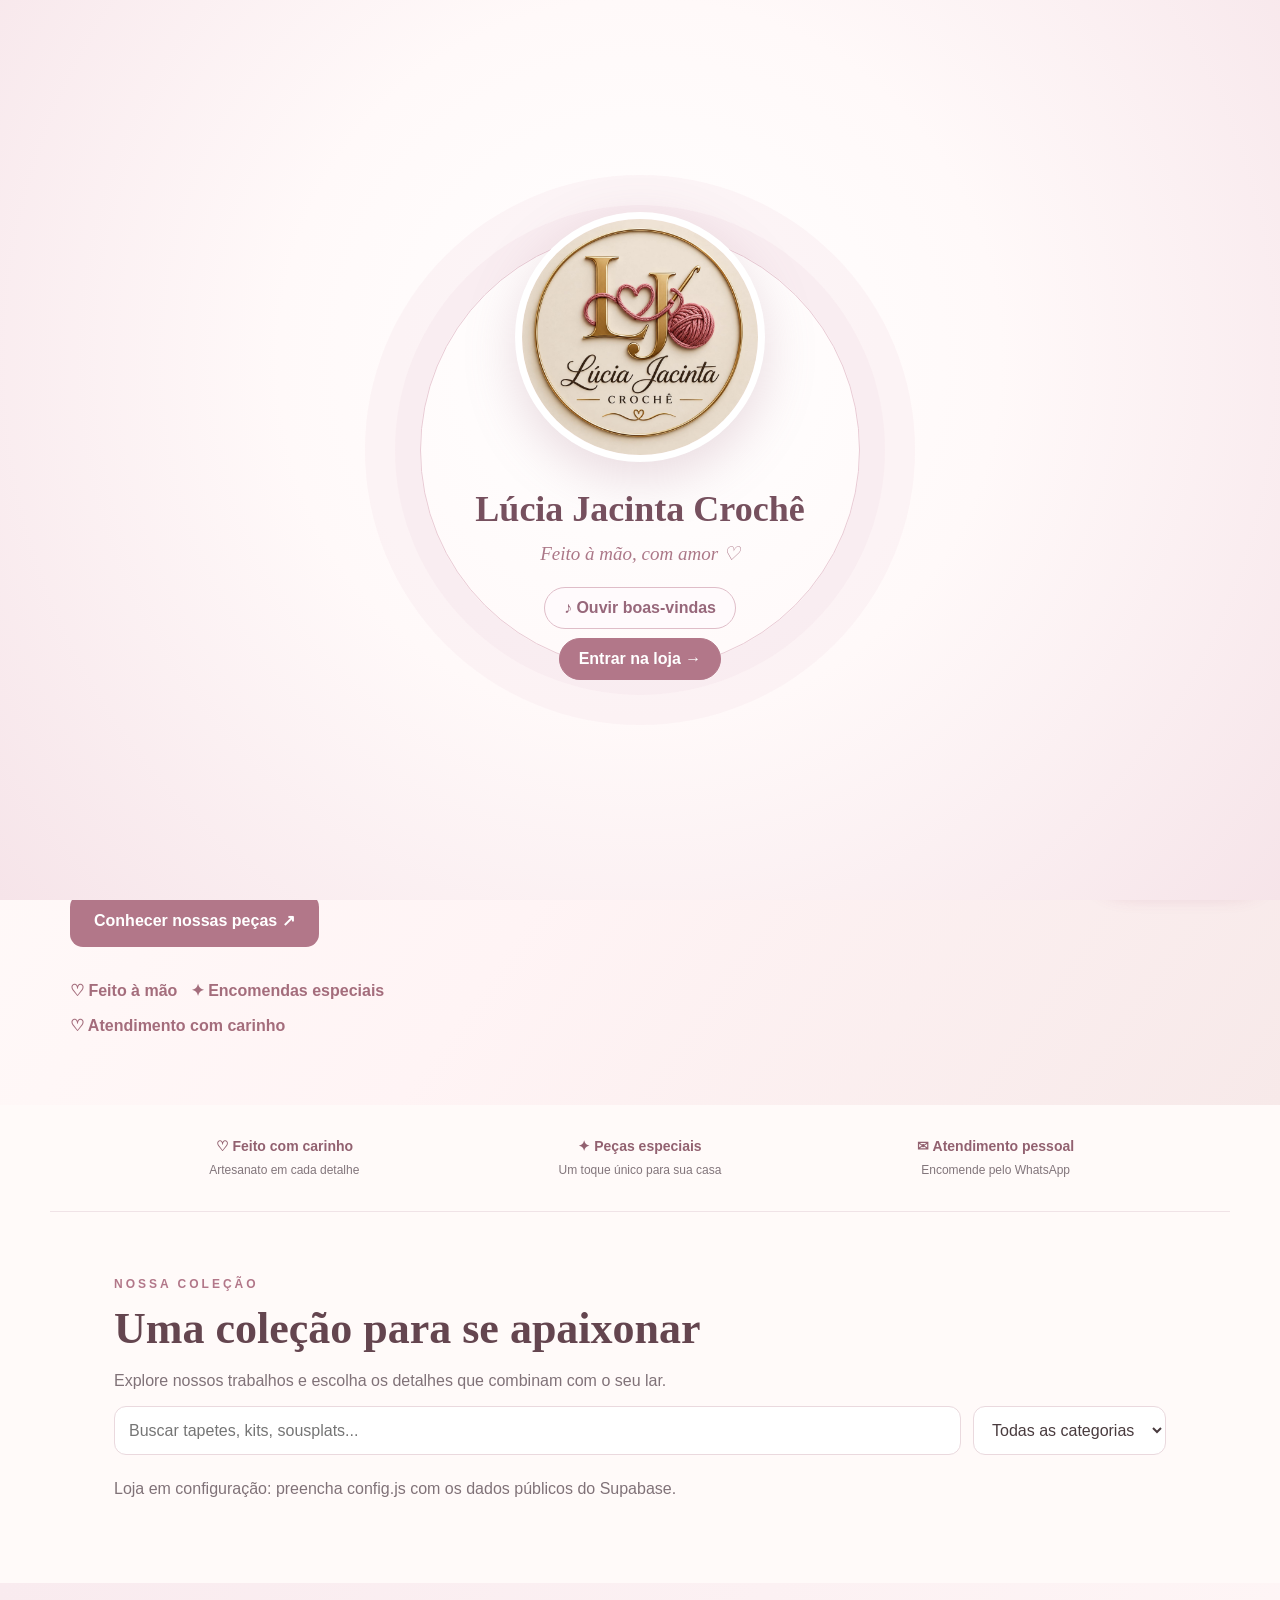
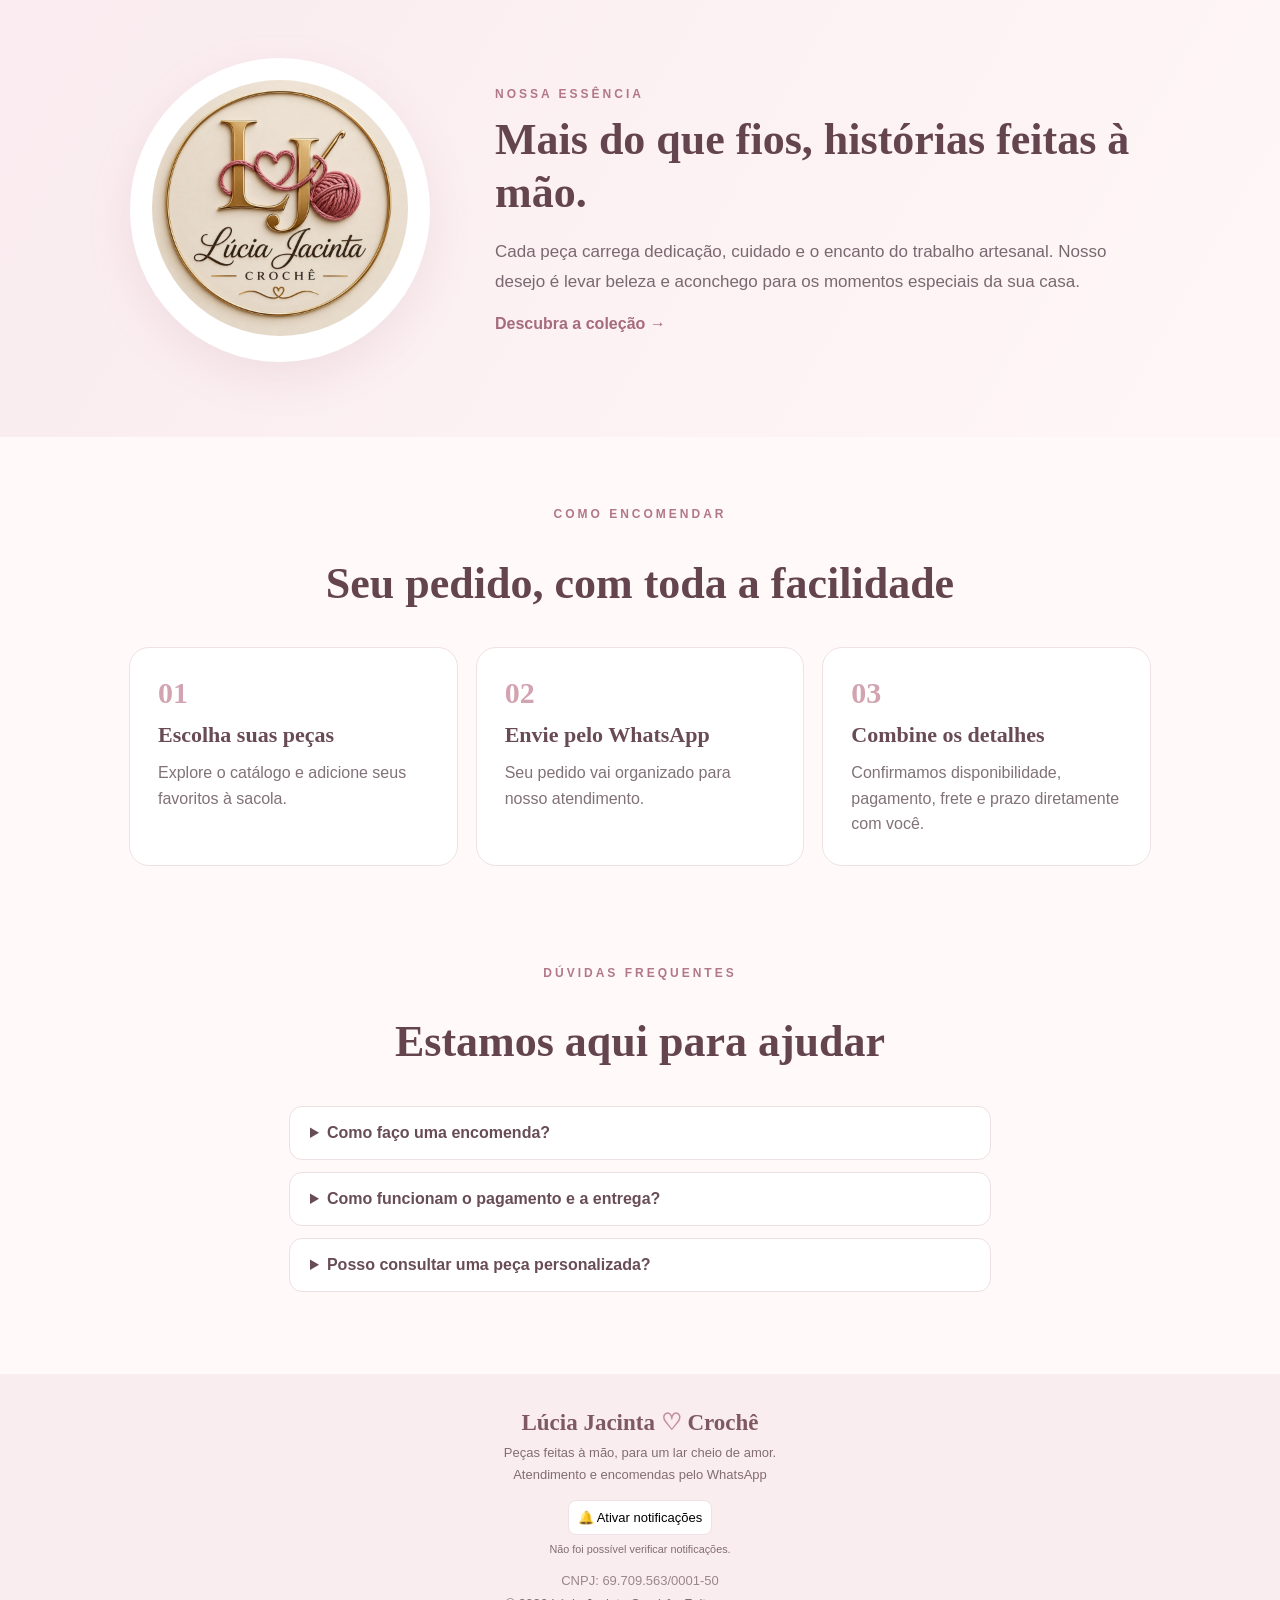
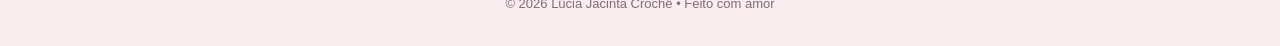
==== commit 801a96f1: "Remover faixa de notificações do topo da loja" ====
--- a/index.html
+++ b/index.html
@@ -1,4 +1,4 @@
-<!doctype html><html lang="pt-BR"><head><meta charset="utf-8"><meta name="viewport" content="width=device-width,initial-scale=1"><meta name="theme-color" content="#fff8f7"><meta name="description" content="Lúcia Jacinta Crochê — peças artesanais feitas com amor."><title>Lúcia Jacinta Crochê | Loja</title><link rel="icon" type="image/svg+xml" href="/assets/app-icon.svg?v=1"><link rel="apple-touch-icon" href="/assets/logo.jpg"><link rel="manifest" href="/manifest.webmanifest?v=1"><link rel="stylesheet" href="style.css?v=501"></head><body><div class="welcome-screen" id="welcomeScreen" aria-label="Boas-vindas à Lúcia Jacinta Crochê"><div class="welcome-glow"></div><div class="welcome-center"><div class="welcome-logo-wrap"><img class="welcome-logo" src="assets/logo.jpg?v=351" alt="Lúcia Jacinta Crochê"></div><div class="welcome-title">Lúcia Jacinta Crochê</div><p>Feito à mão, com amor ♡</p><button type="button" class="welcome-sound" id="welcomeSound">♪ Ouvir boas-vindas</button><button type="button" class="welcome-skip" id="welcomeSkip">Entrar na loja →</button></div></div><div class="top-ribbon">🧶 Feito à mão, com carinho em cada detalhe</div><header class="header"><a href="./" class="brand"><img src="assets/logo.jpg?v=351" alt="Logo Lúcia Jacinta"><span><strong>Lúcia Jacinta</strong><small>CROCHÊ ARTESANAL</small></span></a><a href="/acompanhar.html" class="track-link track-animated" aria-label="Acompanhar meu pedido"><span class="track-orbit" aria-hidden="true"></span><img class="track-pin track-pin-image" src="/assets/meu-pedido-icone.svg" alt="" aria-hidden="true"><span class="track-text">Meu pedido</span><span class="track-arrow" aria-hidden="true">➜</span></a><button class="bag" id="openCart" type="button">Sacola <b id="cartCount">0</b></button></header><div class="notification-topbar"><button type="button" id="enableNotificationsTop" class="notification-top-button">🔔 Ativar notificações</button><span id="notificationTopStatus" role="status">Receba avisos de novidades e novos produtos.</span></div>
+<!doctype html><html lang="pt-BR"><head><meta charset="utf-8"><meta name="viewport" content="width=device-width,initial-scale=1"><meta name="theme-color" content="#fff8f7"><meta name="description" content="Lúcia Jacinta Crochê — peças artesanais feitas com amor."><title>Lúcia Jacinta Crochê | Loja</title><link rel="icon" type="image/svg+xml" href="/assets/app-icon.svg?v=1"><link rel="apple-touch-icon" href="/assets/logo.jpg"><link rel="manifest" href="/manifest.webmanifest?v=1"><link rel="stylesheet" href="style.css?v=501"></head><body><div class="welcome-screen" id="welcomeScreen" aria-label="Boas-vindas à Lúcia Jacinta Crochê"><div class="welcome-glow"></div><div class="welcome-center"><div class="welcome-logo-wrap"><img class="welcome-logo" src="assets/logo.jpg?v=351" alt="Lúcia Jacinta Crochê"></div><div class="welcome-title">Lúcia Jacinta Crochê</div><p>Feito à mão, com amor ♡</p><button type="button" class="welcome-sound" id="welcomeSound">♪ Ouvir boas-vindas</button><button type="button" class="welcome-skip" id="welcomeSkip">Entrar na loja →</button></div></div><div class="top-ribbon">🧶 Feito à mão, com carinho em cada detalhe</div><header class="header"><a href="./" class="brand"><img src="assets/logo.jpg?v=351" alt="Logo Lúcia Jacinta"><span><strong>Lúcia Jacinta</strong><small>CROCHÊ ARTESANAL</small></span></a><a href="/acompanhar.html" class="track-link track-animated" aria-label="Acompanhar meu pedido"><span class="track-orbit" aria-hidden="true"></span><img class="track-pin track-pin-image" src="/assets/meu-pedido-icone.svg" alt="" aria-hidden="true"><span class="track-text">Meu pedido</span><span class="track-arrow" aria-hidden="true">➜</span></a><button class="bag" id="openCart" type="button">Sacola <b id="cartCount">0</b></button></header>
 <main><section class="hero"><div class="hero-content"><div><div class="hero-banner-image" id="heroBannerImage" hidden><img id="heroBannerPhoto" alt="Imagem do anúncio" loading="eager"></div><div class="hero-announcement" aria-live="off"><span class="eyebrow" id="heroEyebrow">ENCOMENDAS PERSONALIZADAS</span><h1 id="heroHeadline">Encomende seu tapete <em>do seu jeito!</em></h1><p id="heroDescription">Escolha o modelo, as cores e o tamanho. Faça seu orçamento pelo WhatsApp.</p></div><div class="hero-dots" id="heroDots" aria-label="Mensagens da loja"><button type="button" class="active" data-slide="0" aria-label="Mensagem 1" aria-current="true"></button><button type="button" data-slide="1" aria-label="Mensagem 2"></button><button type="button" data-slide="2" aria-label="Mensagem 3"></button><button type="button" data-slide="3" aria-label="Mensagem 4"></button></div><a class="btn" href="#colecao">Conhecer nossas peças ↗</a><div class="features">♡ Feito à mão &nbsp; ✦ Encomendas especiais<br>♡ Atendimento com carinho</div></div><div class="hero-art"><img src="assets/logo.jpg?v=351" alt="Lúcia Jacinta Crochê"><span>Arte em cada detalhe ✨</span></div></div></section><section class="trust-strip" aria-label="Diferenciais da loja"><div><strong>♡ Feito com carinho</strong><span>Artesanato em cada detalhe</span></div><div><strong>✦ Peças especiais</strong><span>Um toque único para sua casa</span></div><div><strong>✉ Atendimento pessoal</strong><span>Encomende pelo WhatsApp</span></div></section>
 <section class="section" id="colecao"><span class="eyebrow">NOSSA COLEÇÃO</span><h2>Uma coleção para se apaixonar</h2><p class="muted">Explore nossos trabalhos e escolha os detalhes que combinam com o seu lar.</p><div class="tools"><input id="search" type="search" placeholder="Buscar tapetes, kits, sousplats..." aria-label="Buscar produtos"><select id="category" aria-label="Filtrar categoria"><option value="">Todas as categorias</option></select></div><div id="status" class="muted" role="status">Carregando produtos...</div><div id="products" class="products"></div></section><section class="brand-story"><div class="brand-story-inner"><div class="story-mark"><img src="assets/logo.jpg?v=351" loading="lazy" alt="Marca Lúcia Jacinta Crochê"></div><div><span class="eyebrow">NOSSA ESSÊNCIA</span><h2>Mais do que fios, histórias feitas à mão.</h2><p>Cada peça carrega dedicação, cuidado e o encanto do trabalho artesanal. Nosso desejo é levar beleza e aconchego para os momentos especiais da sua casa.</p><a class="story-link" href="#colecao">Descubra a coleção →</a></div></div></section><section class="how-order"><span class="eyebrow">COMO ENCOMENDAR</span><h2>Seu pedido, com toda a facilidade</h2><div class="order-steps"><article><b>01</b><h3>Escolha suas peças</h3><p>Explore o catálogo e adicione seus favoritos à sacola.</p></article><article><b>02</b><h3>Envie pelo WhatsApp</h3><p>Seu pedido vai organizado para nosso atendimento.</p></article><article><b>03</b><h3>Combine os detalhes</h3><p>Confirmamos disponibilidade, pagamento, frete e prazo diretamente com você.</p></article></div></section><section class="faq-section"><span class="eyebrow">DÚVIDAS FREQUENTES</span><h2>Estamos aqui para ajudar</h2><details><summary>Como faço uma encomenda?</summary><p>Adicione as peças à sacola e toque em “Pedir pelo WhatsApp”. Confirmaremos todos os detalhes na conversa.</p></details><details><summary>Como funcionam o pagamento e a entrega?</summary><p>As formas de pagamento, o valor do frete e o prazo são combinados diretamente com a loja pelo WhatsApp, antes da confirmação.</p></details><details><summary>Posso consultar uma peça personalizada?</summary><p>Sim! Entre em contato para conversar sobre cores, modelos e possibilidades de encomenda.</p></details></section></main>
 <div id="cartBackdrop" class="backdrop" hidden></div><aside id="cartPanel" class="cart-panel" aria-label="Minha sacola" aria-hidden="true"><div class="cart-head"><h2><span class="cart-head-icon" aria-hidden="true"><img src="assets/icone-cestinha-croche.svg" alt="" width="40" height="40" style="display:block;width:100%;height:100%;object-fit:contain"/></span> Minha sacola</h2><button id="closeCart" class="icon-btn" aria-label="Fechar sacola">✕</button></div><div class="cart-scroll"><div id="cartItems"></div><div class="cart-footer"><p>Total <strong id="cartTotal">R$ 0,00</strong></p><div id="customerDetails" style="padding:14px 0;display:grid;gap:9px"><strong>Como deseja receber?</strong><select id="deliveryMode" class="field" aria-label="Modalidade de recebimento"><option value="entrega">Receber em casa — frete fixo por cidade</option><option value="retirada">Retirar pessoalmente — sem frete</option></select><div id="shippingSimulator" style="border:1px solid #ead3dd;border-radius:14px;padding:14px;display:grid;gap:9px"><strong>🚚 Simulador de entrega</strong><p style="margin:0">Informe seu CEP e endereço abaixo para consultar o valor fixo da entrega na sua cidade.</p><strong id="shippingKmLabel">Aguardando endereço</strong><strong id="shippingPrice">Frete a calcular</strong><small id="shippingRule">O preço é definido pela loja para cada cidade. Se não houver frete cadastrado, consulte pelo WhatsApp.</small></div><small id="pickupDetails" hidden>📍 Retirada mediante agendamento: Vila Maria Auxiliadora, Quadra 116, Lote 15, Santo Antônio do Descoberto – GO, CEP 72900-148. Aguarde a confirmação de que o pedido está pronto antes de comparecer.</small><strong>Dados do cliente e endereço</strong><small style="display:block;color:#81596a;line-height:1.5">📍 Atendemos o Distrito Federal e cidades do Entorno de Goiás. Opções: retirada presencial em local e horário combinados com a loja, ou entrega por profissional contratado para cada pedido. Na entrega, o frete, a disponibilidade e o prazo serão confirmados conforme o CEP antes da contratação. O frete não está incluído no valor dos produtos.</small><input id="customerName" class="field" autocomplete="name" placeholder="Nome completo *" maxlength="120"><input id="customerPhone" class="field" type="tel" autocomplete="tel" placeholder="WhatsApp com DDD *" maxlength="20"><input id="customerEmail" class="field" type="email" autocomplete="email" placeholder="E-mail (opcional)" maxlength="180"><div id="deliveryAddressFields" style="display:grid;gap:9px"><div style="display:grid;grid-template-columns:1fr 1fr;gap:8px"><input id="customerZip" class="field" inputmode="numeric" autocomplete="postal-code" placeholder="CEP *" maxlength="9"><input id="customerState" class="field" placeholder="UF *" maxlength="2"></div><small id="zipLookupStatus" role="status" aria-live="polite" style="grid-column:1/-1;color:#76505e"></small><input id="customerCity" class="field" autocomplete="address-level2" placeholder="Cidade *" maxlength="100"><input id="customerDistrict" class="field" placeholder="Bairro *" maxlength="100"><input id="customerStreet" class="field" autocomplete="street-address" placeholder="Rua ou quadra (ex.: Quadra 116) *" maxlength="160"><div style="display:grid;grid-template-columns:1fr 1fr;gap:8px"><input id="customerNumber" class="field" placeholder="Número / lote *" maxlength="20"><input id="customerComplement" class="field" placeholder="Complemento" maxlength="120"></div><textarea id="customerNotes" class="field" placeholder="Referência ou observações de entrega (opcional)" maxlength="400" rows="2"></textarea></div><small class="muted">* Nome e WhatsApp obrigatórios. Para entrega, informe CEP, rua ou quadra e número do lote. Na retirada, combine o horário com a loja. O frete e a entrega serão confirmados com a loja pelo WhatsApp antes do pagamento.</small></div></div></div><div class="cart-actions"><button id="checkout" class="btn full secondary-checkout">Pedir pelo WhatsApp</button><small class="checkout-note">Pagamento, frete e entrega combinados diretamente pelo WhatsApp.</small></div></aside><a class="floating-instagram" href="https://www.instagram.com/ljcro_che?obrf=MWdkcGFkeTViNHphOA==" target="_blank" rel="noopener noreferrer" aria-label="Visitar Instagram da Lúcia Jacinta Crochê" title="Nosso Instagram"><svg viewBox="0 0 24 24" width="28" height="28" fill="none" stroke="currentColor" stroke-width="2" stroke-linecap="round" stroke-linejoin="round" aria-hidden="true"><rect x="2.5" y="2.5" width="19" height="19" rx="5.5"/><circle cx="12" cy="12" r="4.2"/><circle cx="17.8" cy="6.4" r="1" fill="currentColor" stroke="none"/></svg></a><a class="floating-whatsapp" id="whatsappContact" href="https://wa.me/5561994022266" target="_blank" rel="noopener noreferrer" aria-label="Conversar com a loja pelo WhatsApp"><svg class="whatsapp-symbol" xmlns="http://www.w3.org/2000/svg" viewBox="0 0 24 24" aria-hidden="true" fill="none" stroke="currentColor" stroke-width="1.8" stroke-linecap="round" stroke-linejoin="round"><path d="M20.5 11.5a8.5 8.5 0 0 1-12.4 7.55L3 20.5l1.45-5.1A8.5 8.5 0 1 1 20.5 11.5Z"/><path d="M8.6 7.9c-.4.2-.8 1-.7 1.7.2 2.3 3.4 5.5 5.8 5.9.8.1 1.6-.3 1.9-.8l.3-.8-2.1-1.1-.9 1c-1.1-.4-2.1-1.4-2.7-2.6l.9-.9-1.1-2.2-.9-.2Z" fill="currentColor" stroke="none"/></svg><span>Fale conosco</span></a><footer><div class="footer-brand">Lúcia Jacinta <span>♡</span> Crochê</div><p>Peças feitas à mão, para um lar cheio de amor.</p><p>Atendimento e encomendas pelo WhatsApp</p><div style="margin:18px auto;display:grid;justify-items:center;gap:8px"><button type="button" id="enableNotifications" class="secondary-btn">🔔 Ativar notificações</button><small id="notificationStatus" role="status">Receba novidades somente se desejar. Você pode desativar quando quiser.</small></div><p class="footer-cnpj" style="font-size:13px;opacity:.8;margin:8px 0">CNPJ: 69.709.563/0001-50</p>© <span id="year"></span> Lúcia Jacinta Crochê • Feito com amor</footer>
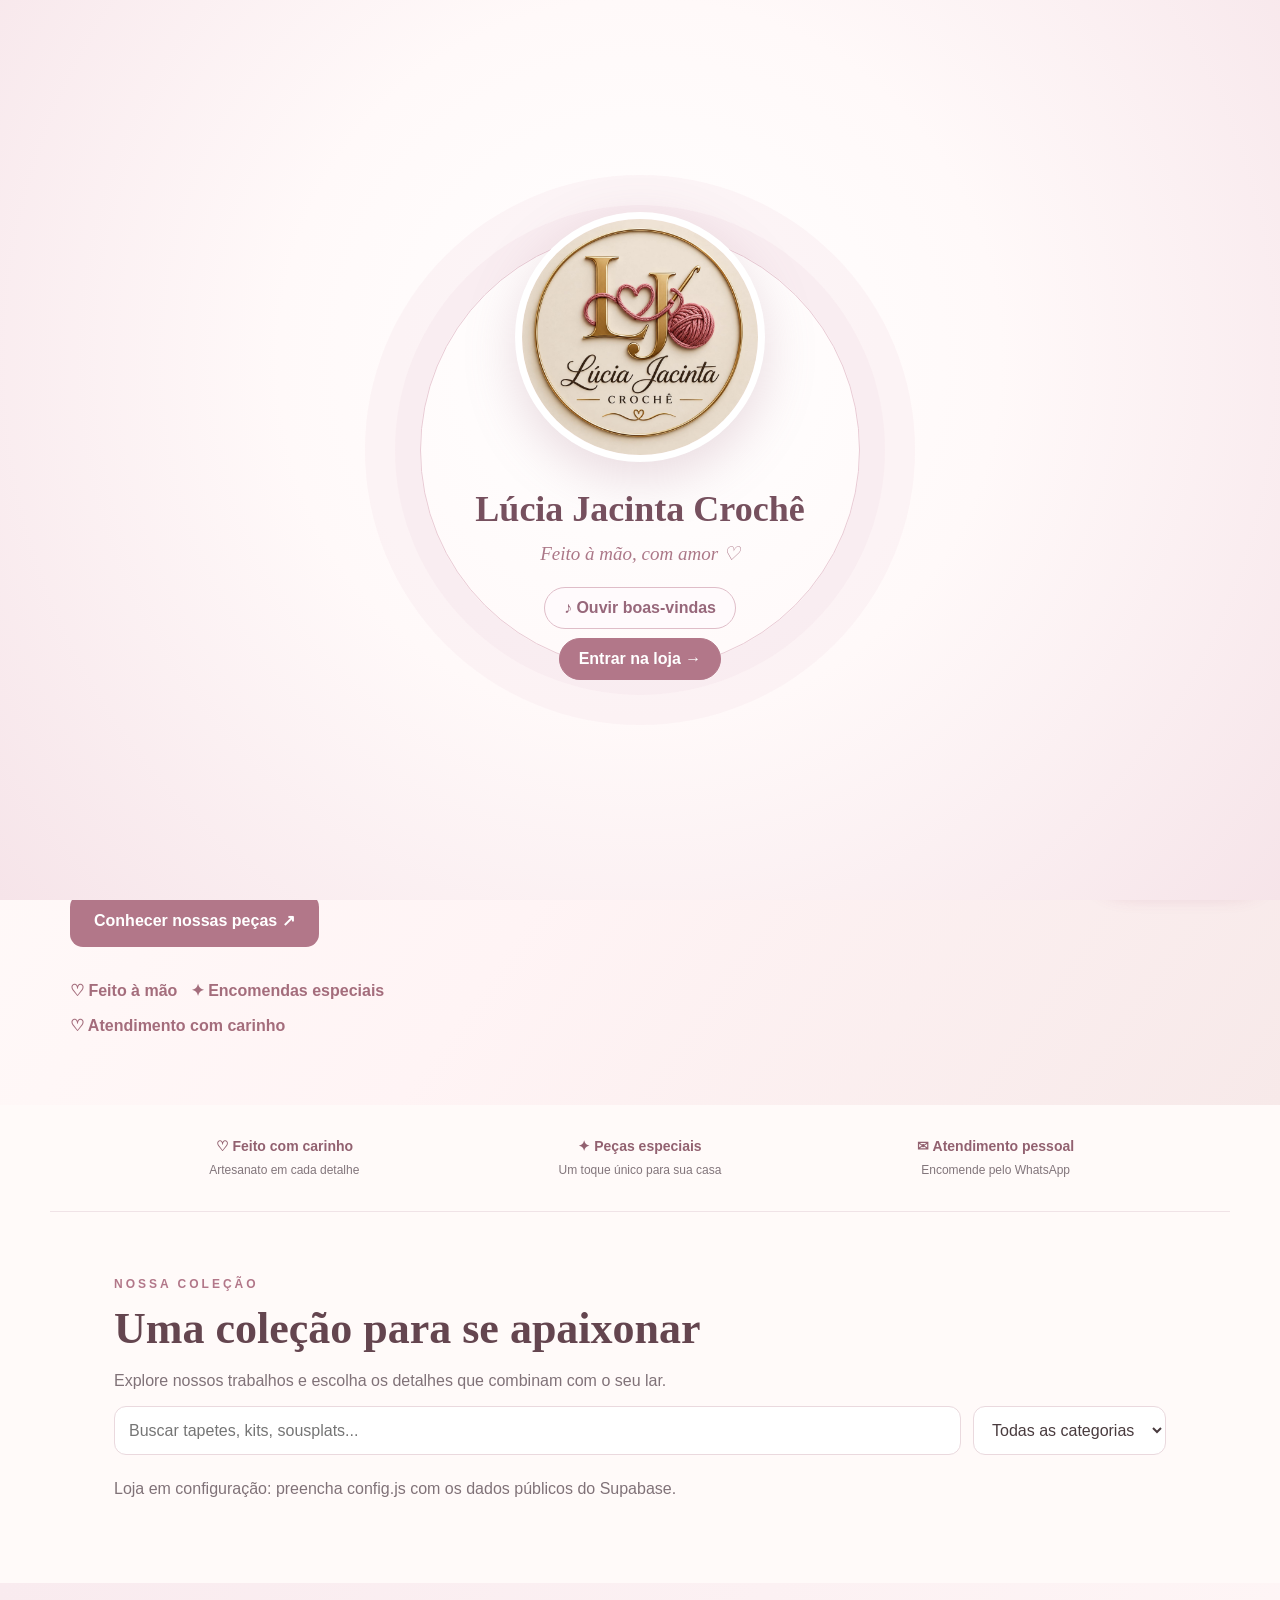
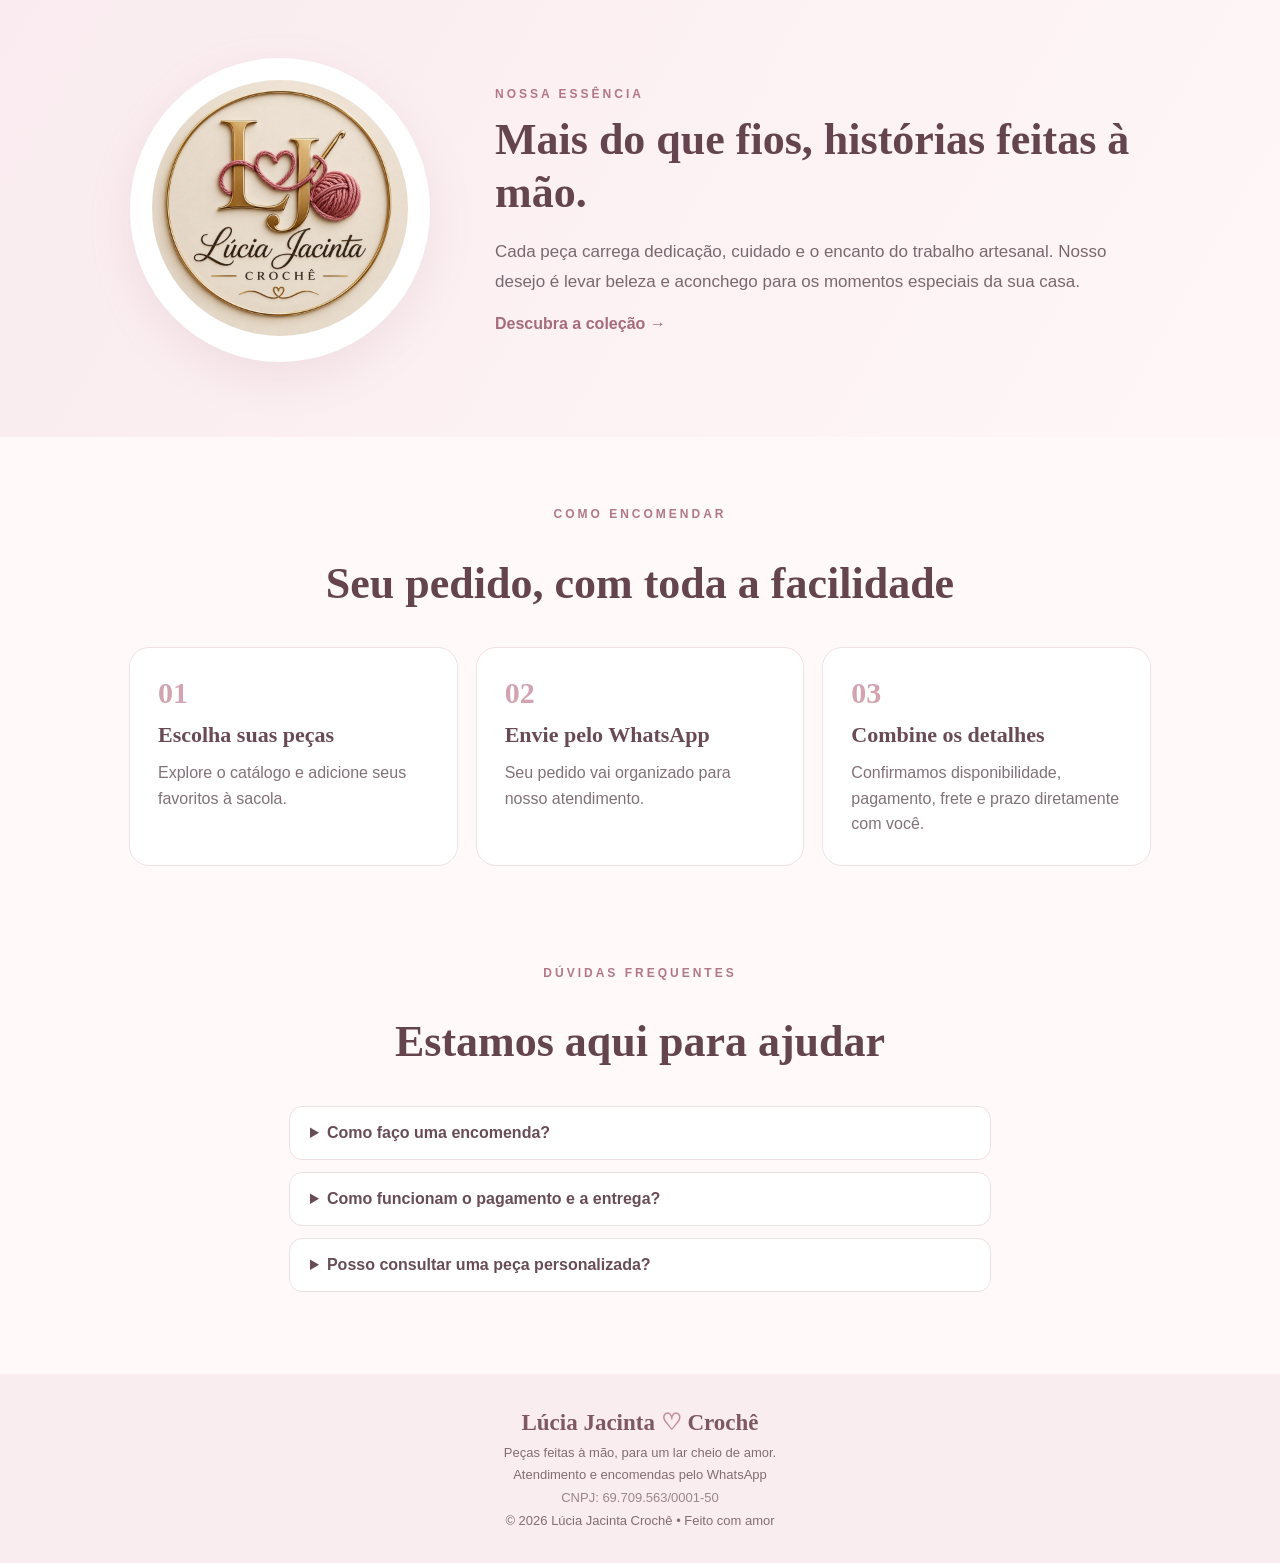
==== commit 0c47c42b: "Adiar ativação de notificações até lançamento do PWA" ====
--- a/index.html
+++ b/index.html
@@ -1,5 +1,5 @@
 <!doctype html><html lang="pt-BR"><head><meta charset="utf-8"><meta name="viewport" content="width=device-width,initial-scale=1"><meta name="theme-color" content="#fff8f7"><meta name="description" content="Lúcia Jacinta Crochê — peças artesanais feitas com amor."><title>Lúcia Jacinta Crochê | Loja</title><link rel="icon" type="image/svg+xml" href="/assets/app-icon.svg?v=1"><link rel="apple-touch-icon" href="/assets/logo.jpg"><link rel="manifest" href="/manifest.webmanifest?v=1"><link rel="stylesheet" href="style.css?v=501"></head><body><div class="welcome-screen" id="welcomeScreen" aria-label="Boas-vindas à Lúcia Jacinta Crochê"><div class="welcome-glow"></div><div class="welcome-center"><div class="welcome-logo-wrap"><img class="welcome-logo" src="assets/logo.jpg?v=351" alt="Lúcia Jacinta Crochê"></div><div class="welcome-title">Lúcia Jacinta Crochê</div><p>Feito à mão, com amor ♡</p><button type="button" class="welcome-sound" id="welcomeSound">♪ Ouvir boas-vindas</button><button type="button" class="welcome-skip" id="welcomeSkip">Entrar na loja →</button></div></div><div class="top-ribbon">🧶 Feito à mão, com carinho em cada detalhe</div><header class="header"><a href="./" class="brand"><img src="assets/logo.jpg?v=351" alt="Logo Lúcia Jacinta"><span><strong>Lúcia Jacinta</strong><small>CROCHÊ ARTESANAL</small></span></a><a href="/acompanhar.html" class="track-link track-animated" aria-label="Acompanhar meu pedido"><span class="track-orbit" aria-hidden="true"></span><img class="track-pin track-pin-image" src="/assets/meu-pedido-icone.svg" alt="" aria-hidden="true"><span class="track-text">Meu pedido</span><span class="track-arrow" aria-hidden="true">➜</span></a><button class="bag" id="openCart" type="button">Sacola <b id="cartCount">0</b></button></header>
 <main><section class="hero"><div class="hero-content"><div><div class="hero-banner-image" id="heroBannerImage" hidden><img id="heroBannerPhoto" alt="Imagem do anúncio" loading="eager"></div><div class="hero-announcement" aria-live="off"><span class="eyebrow" id="heroEyebrow">ENCOMENDAS PERSONALIZADAS</span><h1 id="heroHeadline">Encomende seu tapete <em>do seu jeito!</em></h1><p id="heroDescription">Escolha o modelo, as cores e o tamanho. Faça seu orçamento pelo WhatsApp.</p></div><div class="hero-dots" id="heroDots" aria-label="Mensagens da loja"><button type="button" class="active" data-slide="0" aria-label="Mensagem 1" aria-current="true"></button><button type="button" data-slide="1" aria-label="Mensagem 2"></button><button type="button" data-slide="2" aria-label="Mensagem 3"></button><button type="button" data-slide="3" aria-label="Mensagem 4"></button></div><a class="btn" href="#colecao">Conhecer nossas peças ↗</a><div class="features">♡ Feito à mão &nbsp; ✦ Encomendas especiais<br>♡ Atendimento com carinho</div></div><div class="hero-art"><img src="assets/logo.jpg?v=351" alt="Lúcia Jacinta Crochê"><span>Arte em cada detalhe ✨</span></div></div></section><section class="trust-strip" aria-label="Diferenciais da loja"><div><strong>♡ Feito com carinho</strong><span>Artesanato em cada detalhe</span></div><div><strong>✦ Peças especiais</strong><span>Um toque único para sua casa</span></div><div><strong>✉ Atendimento pessoal</strong><span>Encomende pelo WhatsApp</span></div></section>
 <section class="section" id="colecao"><span class="eyebrow">NOSSA COLEÇÃO</span><h2>Uma coleção para se apaixonar</h2><p class="muted">Explore nossos trabalhos e escolha os detalhes que combinam com o seu lar.</p><div class="tools"><input id="search" type="search" placeholder="Buscar tapetes, kits, sousplats..." aria-label="Buscar produtos"><select id="category" aria-label="Filtrar categoria"><option value="">Todas as categorias</option></select></div><div id="status" class="muted" role="status">Carregando produtos...</div><div id="products" class="products"></div></section><section class="brand-story"><div class="brand-story-inner"><div class="story-mark"><img src="assets/logo.jpg?v=351" loading="lazy" alt="Marca Lúcia Jacinta Crochê"></div><div><span class="eyebrow">NOSSA ESSÊNCIA</span><h2>Mais do que fios, histórias feitas à mão.</h2><p>Cada peça carrega dedicação, cuidado e o encanto do trabalho artesanal. Nosso desejo é levar beleza e aconchego para os momentos especiais da sua casa.</p><a class="story-link" href="#colecao">Descubra a coleção →</a></div></div></section><section class="how-order"><span class="eyebrow">COMO ENCOMENDAR</span><h2>Seu pedido, com toda a facilidade</h2><div class="order-steps"><article><b>01</b><h3>Escolha suas peças</h3><p>Explore o catálogo e adicione seus favoritos à sacola.</p></article><article><b>02</b><h3>Envie pelo WhatsApp</h3><p>Seu pedido vai organizado para nosso atendimento.</p></article><article><b>03</b><h3>Combine os detalhes</h3><p>Confirmamos disponibilidade, pagamento, frete e prazo diretamente com você.</p></article></div></section><section class="faq-section"><span class="eyebrow">DÚVIDAS FREQUENTES</span><h2>Estamos aqui para ajudar</h2><details><summary>Como faço uma encomenda?</summary><p>Adicione as peças à sacola e toque em “Pedir pelo WhatsApp”. Confirmaremos todos os detalhes na conversa.</p></details><details><summary>Como funcionam o pagamento e a entrega?</summary><p>As formas de pagamento, o valor do frete e o prazo são combinados diretamente com a loja pelo WhatsApp, antes da confirmação.</p></details><details><summary>Posso consultar uma peça personalizada?</summary><p>Sim! Entre em contato para conversar sobre cores, modelos e possibilidades de encomenda.</p></details></section></main>
-<div id="cartBackdrop" class="backdrop" hidden></div><aside id="cartPanel" class="cart-panel" aria-label="Minha sacola" aria-hidden="true"><div class="cart-head"><h2><span class="cart-head-icon" aria-hidden="true"><img src="assets/icone-cestinha-croche.svg" alt="" width="40" height="40" style="display:block;width:100%;height:100%;object-fit:contain"/></span> Minha sacola</h2><button id="closeCart" class="icon-btn" aria-label="Fechar sacola">✕</button></div><div class="cart-scroll"><div id="cartItems"></div><div class="cart-footer"><p>Total <strong id="cartTotal">R$ 0,00</strong></p><div id="customerDetails" style="padding:14px 0;display:grid;gap:9px"><strong>Como deseja receber?</strong><select id="deliveryMode" class="field" aria-label="Modalidade de recebimento"><option value="entrega">Receber em casa — frete fixo por cidade</option><option value="retirada">Retirar pessoalmente — sem frete</option></select><div id="shippingSimulator" style="border:1px solid #ead3dd;border-radius:14px;padding:14px;display:grid;gap:9px"><strong>🚚 Simulador de entrega</strong><p style="margin:0">Informe seu CEP e endereço abaixo para consultar o valor fixo da entrega na sua cidade.</p><strong id="shippingKmLabel">Aguardando endereço</strong><strong id="shippingPrice">Frete a calcular</strong><small id="shippingRule">O preço é definido pela loja para cada cidade. Se não houver frete cadastrado, consulte pelo WhatsApp.</small></div><small id="pickupDetails" hidden>📍 Retirada mediante agendamento: Vila Maria Auxiliadora, Quadra 116, Lote 15, Santo Antônio do Descoberto – GO, CEP 72900-148. Aguarde a confirmação de que o pedido está pronto antes de comparecer.</small><strong>Dados do cliente e endereço</strong><small style="display:block;color:#81596a;line-height:1.5">📍 Atendemos o Distrito Federal e cidades do Entorno de Goiás. Opções: retirada presencial em local e horário combinados com a loja, ou entrega por profissional contratado para cada pedido. Na entrega, o frete, a disponibilidade e o prazo serão confirmados conforme o CEP antes da contratação. O frete não está incluído no valor dos produtos.</small><input id="customerName" class="field" autocomplete="name" placeholder="Nome completo *" maxlength="120"><input id="customerPhone" class="field" type="tel" autocomplete="tel" placeholder="WhatsApp com DDD *" maxlength="20"><input id="customerEmail" class="field" type="email" autocomplete="email" placeholder="E-mail (opcional)" maxlength="180"><div id="deliveryAddressFields" style="display:grid;gap:9px"><div style="display:grid;grid-template-columns:1fr 1fr;gap:8px"><input id="customerZip" class="field" inputmode="numeric" autocomplete="postal-code" placeholder="CEP *" maxlength="9"><input id="customerState" class="field" placeholder="UF *" maxlength="2"></div><small id="zipLookupStatus" role="status" aria-live="polite" style="grid-column:1/-1;color:#76505e"></small><input id="customerCity" class="field" autocomplete="address-level2" placeholder="Cidade *" maxlength="100"><input id="customerDistrict" class="field" placeholder="Bairro *" maxlength="100"><input id="customerStreet" class="field" autocomplete="street-address" placeholder="Rua ou quadra (ex.: Quadra 116) *" maxlength="160"><div style="display:grid;grid-template-columns:1fr 1fr;gap:8px"><input id="customerNumber" class="field" placeholder="Número / lote *" maxlength="20"><input id="customerComplement" class="field" placeholder="Complemento" maxlength="120"></div><textarea id="customerNotes" class="field" placeholder="Referência ou observações de entrega (opcional)" maxlength="400" rows="2"></textarea></div><small class="muted">* Nome e WhatsApp obrigatórios. Para entrega, informe CEP, rua ou quadra e número do lote. Na retirada, combine o horário com a loja. O frete e a entrega serão confirmados com a loja pelo WhatsApp antes do pagamento.</small></div></div></div><div class="cart-actions"><button id="checkout" class="btn full secondary-checkout">Pedir pelo WhatsApp</button><small class="checkout-note">Pagamento, frete e entrega combinados diretamente pelo WhatsApp.</small></div></aside><a class="floating-instagram" href="https://www.instagram.com/ljcro_che?obrf=MWdkcGFkeTViNHphOA==" target="_blank" rel="noopener noreferrer" aria-label="Visitar Instagram da Lúcia Jacinta Crochê" title="Nosso Instagram"><svg viewBox="0 0 24 24" width="28" height="28" fill="none" stroke="currentColor" stroke-width="2" stroke-linecap="round" stroke-linejoin="round" aria-hidden="true"><rect x="2.5" y="2.5" width="19" height="19" rx="5.5"/><circle cx="12" cy="12" r="4.2"/><circle cx="17.8" cy="6.4" r="1" fill="currentColor" stroke="none"/></svg></a><a class="floating-whatsapp" id="whatsappContact" href="https://wa.me/5561994022266" target="_blank" rel="noopener noreferrer" aria-label="Conversar com a loja pelo WhatsApp"><svg class="whatsapp-symbol" xmlns="http://www.w3.org/2000/svg" viewBox="0 0 24 24" aria-hidden="true" fill="none" stroke="currentColor" stroke-width="1.8" stroke-linecap="round" stroke-linejoin="round"><path d="M20.5 11.5a8.5 8.5 0 0 1-12.4 7.55L3 20.5l1.45-5.1A8.5 8.5 0 1 1 20.5 11.5Z"/><path d="M8.6 7.9c-.4.2-.8 1-.7 1.7.2 2.3 3.4 5.5 5.8 5.9.8.1 1.6-.3 1.9-.8l.3-.8-2.1-1.1-.9 1c-1.1-.4-2.1-1.4-2.7-2.6l.9-.9-1.1-2.2-.9-.2Z" fill="currentColor" stroke="none"/></svg><span>Fale conosco</span></a><footer><div class="footer-brand">Lúcia Jacinta <span>♡</span> Crochê</div><p>Peças feitas à mão, para um lar cheio de amor.</p><p>Atendimento e encomendas pelo WhatsApp</p><div style="margin:18px auto;display:grid;justify-items:center;gap:8px"><button type="button" id="enableNotifications" class="secondary-btn">🔔 Ativar notificações</button><small id="notificationStatus" role="status">Receba novidades somente se desejar. Você pode desativar quando quiser.</small></div><p class="footer-cnpj" style="font-size:13px;opacity:.8;margin:8px 0">CNPJ: 69.709.563/0001-50</p>© <span id="year"></span> Lúcia Jacinta Crochê • Feito com amor</footer>
-<script src="https://cdn.jsdelivr.net/npm/@supabase/supabase-js@2/dist/umd/supabase.js"></script><script src="config.js?v=360"></script><script src="app.js?v=492"></script><script defer src="welcome.js?v=450"></script><script defer src="hero-rotator.js?v=494"></script><script defer src="update-check.js?v=1"></script><script defer src="push-client.js?v=2"></script><script defer src="push-welcome.js?v=1"></script></body></html>
+<div id="cartBackdrop" class="backdrop" hidden></div><aside id="cartPanel" class="cart-panel" aria-label="Minha sacola" aria-hidden="true"><div class="cart-head"><h2><span class="cart-head-icon" aria-hidden="true"><img src="assets/icone-cestinha-croche.svg" alt="" width="40" height="40" style="display:block;width:100%;height:100%;object-fit:contain"/></span> Minha sacola</h2><button id="closeCart" class="icon-btn" aria-label="Fechar sacola">✕</button></div><div class="cart-scroll"><div id="cartItems"></div><div class="cart-footer"><p>Total <strong id="cartTotal">R$ 0,00</strong></p><div id="customerDetails" style="padding:14px 0;display:grid;gap:9px"><strong>Como deseja receber?</strong><select id="deliveryMode" class="field" aria-label="Modalidade de recebimento"><option value="entrega">Receber em casa — frete fixo por cidade</option><option value="retirada">Retirar pessoalmente — sem frete</option></select><div id="shippingSimulator" style="border:1px solid #ead3dd;border-radius:14px;padding:14px;display:grid;gap:9px"><strong>🚚 Simulador de entrega</strong><p style="margin:0">Informe seu CEP e endereço abaixo para consultar o valor fixo da entrega na sua cidade.</p><strong id="shippingKmLabel">Aguardando endereço</strong><strong id="shippingPrice">Frete a calcular</strong><small id="shippingRule">O preço é definido pela loja para cada cidade. Se não houver frete cadastrado, consulte pelo WhatsApp.</small></div><small id="pickupDetails" hidden>📍 Retirada mediante agendamento: Vila Maria Auxiliadora, Quadra 116, Lote 15, Santo Antônio do Descoberto – GO, CEP 72900-148. Aguarde a confirmação de que o pedido está pronto antes de comparecer.</small><strong>Dados do cliente e endereço</strong><small style="display:block;color:#81596a;line-height:1.5">📍 Atendemos o Distrito Federal e cidades do Entorno de Goiás. Opções: retirada presencial em local e horário combinados com a loja, ou entrega por profissional contratado para cada pedido. Na entrega, o frete, a disponibilidade e o prazo serão confirmados conforme o CEP antes da contratação. O frete não está incluído no valor dos produtos.</small><input id="customerName" class="field" autocomplete="name" placeholder="Nome completo *" maxlength="120"><input id="customerPhone" class="field" type="tel" autocomplete="tel" placeholder="WhatsApp com DDD *" maxlength="20"><input id="customerEmail" class="field" type="email" autocomplete="email" placeholder="E-mail (opcional)" maxlength="180"><div id="deliveryAddressFields" style="display:grid;gap:9px"><div style="display:grid;grid-template-columns:1fr 1fr;gap:8px"><input id="customerZip" class="field" inputmode="numeric" autocomplete="postal-code" placeholder="CEP *" maxlength="9"><input id="customerState" class="field" placeholder="UF *" maxlength="2"></div><small id="zipLookupStatus" role="status" aria-live="polite" style="grid-column:1/-1;color:#76505e"></small><input id="customerCity" class="field" autocomplete="address-level2" placeholder="Cidade *" maxlength="100"><input id="customerDistrict" class="field" placeholder="Bairro *" maxlength="100"><input id="customerStreet" class="field" autocomplete="street-address" placeholder="Rua ou quadra (ex.: Quadra 116) *" maxlength="160"><div style="display:grid;grid-template-columns:1fr 1fr;gap:8px"><input id="customerNumber" class="field" placeholder="Número / lote *" maxlength="20"><input id="customerComplement" class="field" placeholder="Complemento" maxlength="120"></div><textarea id="customerNotes" class="field" placeholder="Referência ou observações de entrega (opcional)" maxlength="400" rows="2"></textarea></div><small class="muted">* Nome e WhatsApp obrigatórios. Para entrega, informe CEP, rua ou quadra e número do lote. Na retirada, combine o horário com a loja. O frete e a entrega serão confirmados com a loja pelo WhatsApp antes do pagamento.</small></div></div></div><div class="cart-actions"><button id="checkout" class="btn full secondary-checkout">Pedir pelo WhatsApp</button><small class="checkout-note">Pagamento, frete e entrega combinados diretamente pelo WhatsApp.</small></div></aside><a class="floating-instagram" href="https://www.instagram.com/ljcro_che?obrf=MWdkcGFkeTViNHphOA==" target="_blank" rel="noopener noreferrer" aria-label="Visitar Instagram da Lúcia Jacinta Crochê" title="Nosso Instagram"><svg viewBox="0 0 24 24" width="28" height="28" fill="none" stroke="currentColor" stroke-width="2" stroke-linecap="round" stroke-linejoin="round" aria-hidden="true"><rect x="2.5" y="2.5" width="19" height="19" rx="5.5"/><circle cx="12" cy="12" r="4.2"/><circle cx="17.8" cy="6.4" r="1" fill="currentColor" stroke="none"/></svg></a><a class="floating-whatsapp" id="whatsappContact" href="https://wa.me/5561994022266" target="_blank" rel="noopener noreferrer" aria-label="Conversar com a loja pelo WhatsApp"><svg class="whatsapp-symbol" xmlns="http://www.w3.org/2000/svg" viewBox="0 0 24 24" aria-hidden="true" fill="none" stroke="currentColor" stroke-width="1.8" stroke-linecap="round" stroke-linejoin="round"><path d="M20.5 11.5a8.5 8.5 0 0 1-12.4 7.55L3 20.5l1.45-5.1A8.5 8.5 0 1 1 20.5 11.5Z"/><path d="M8.6 7.9c-.4.2-.8 1-.7 1.7.2 2.3 3.4 5.5 5.8 5.9.8.1 1.6-.3 1.9-.8l.3-.8-2.1-1.1-.9 1c-1.1-.4-2.1-1.4-2.7-2.6l.9-.9-1.1-2.2-.9-.2Z" fill="currentColor" stroke="none"/></svg><span>Fale conosco</span></a><footer><div class="footer-brand">Lúcia Jacinta <span>♡</span> Crochê</div><p>Peças feitas à mão, para um lar cheio de amor.</p><p>Atendimento e encomendas pelo WhatsApp</p><p class="footer-cnpj" style="font-size:13px;opacity:.8;margin:8px 0">CNPJ: 69.709.563/0001-50</p>© <span id="year"></span> Lúcia Jacinta Crochê • Feito com amor</footer>
+<script src="https://cdn.jsdelivr.net/npm/@supabase/supabase-js@2/dist/umd/supabase.js"></script><script src="config.js?v=360"></script><script src="app.js?v=492"></script><script defer src="welcome.js?v=450"></script><script defer src="hero-rotator.js?v=494"></script><script defer src="update-check.js?v=1"></script></body></html>
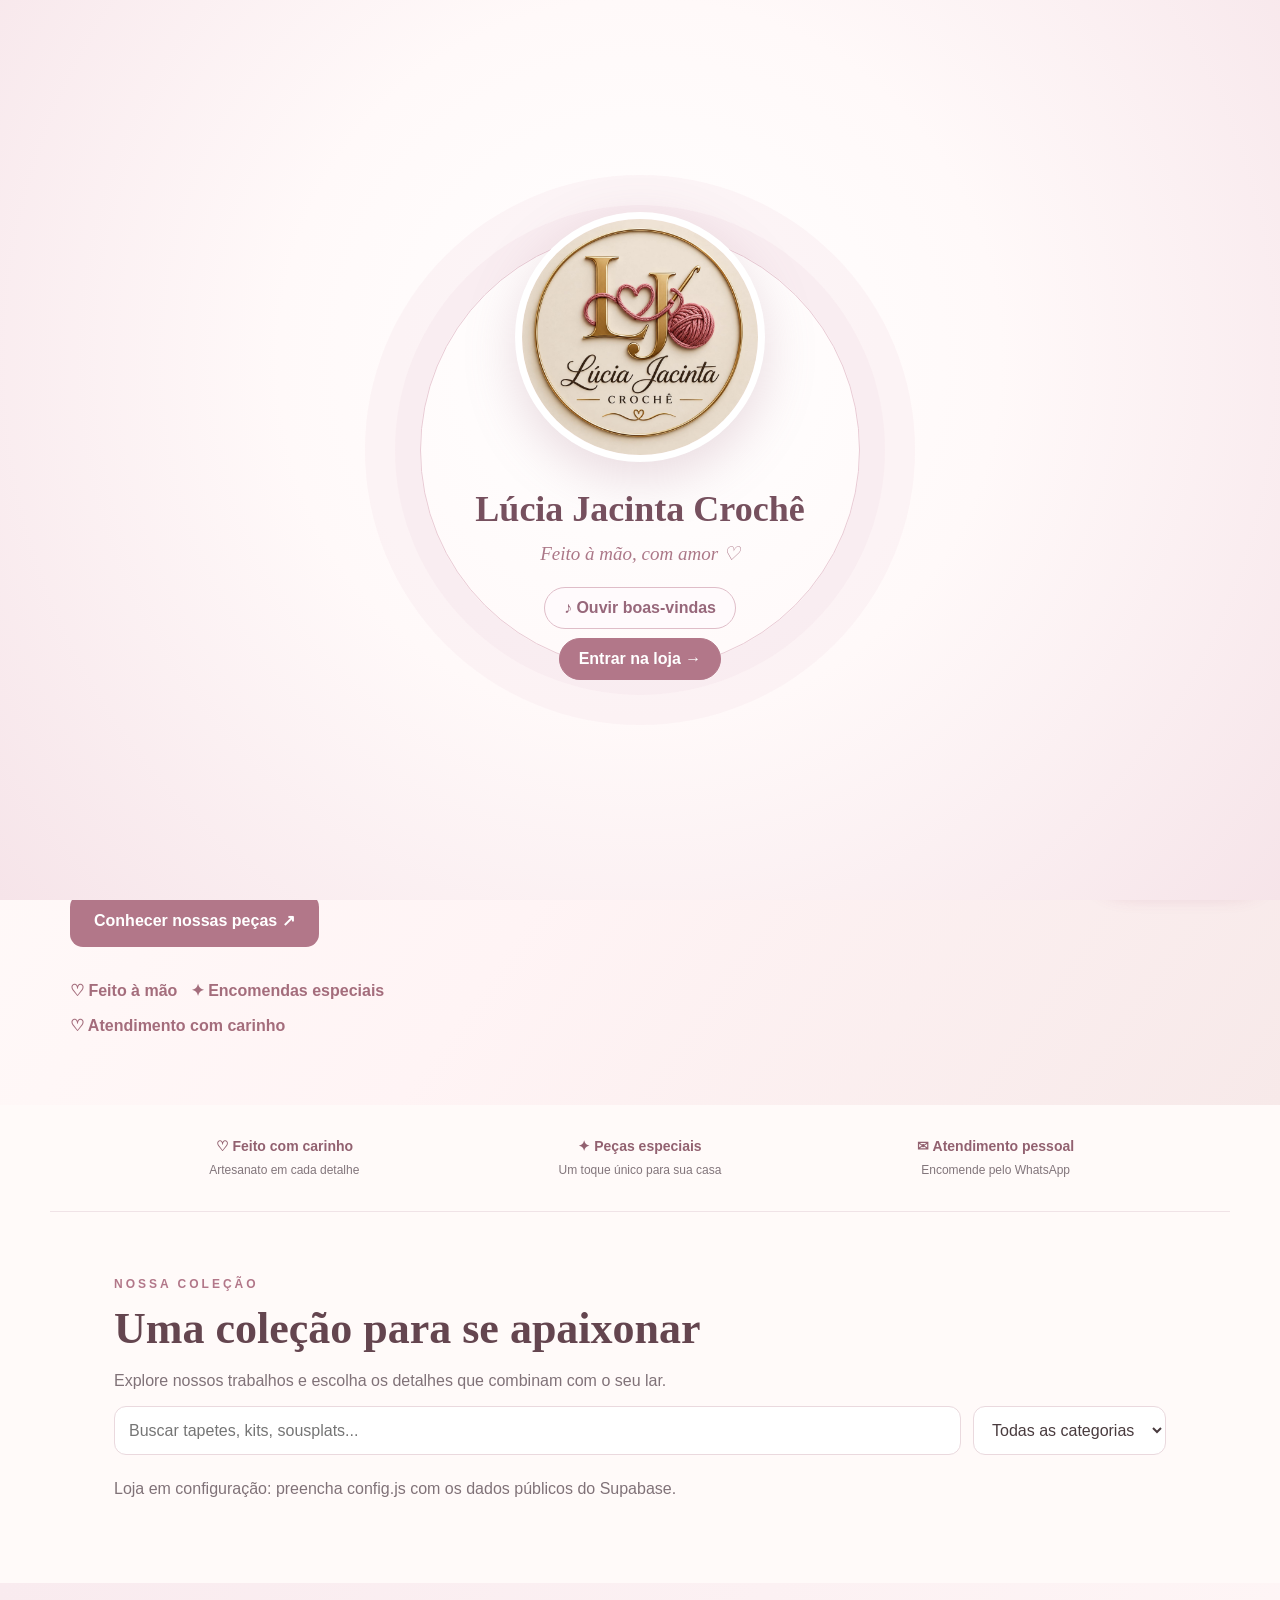
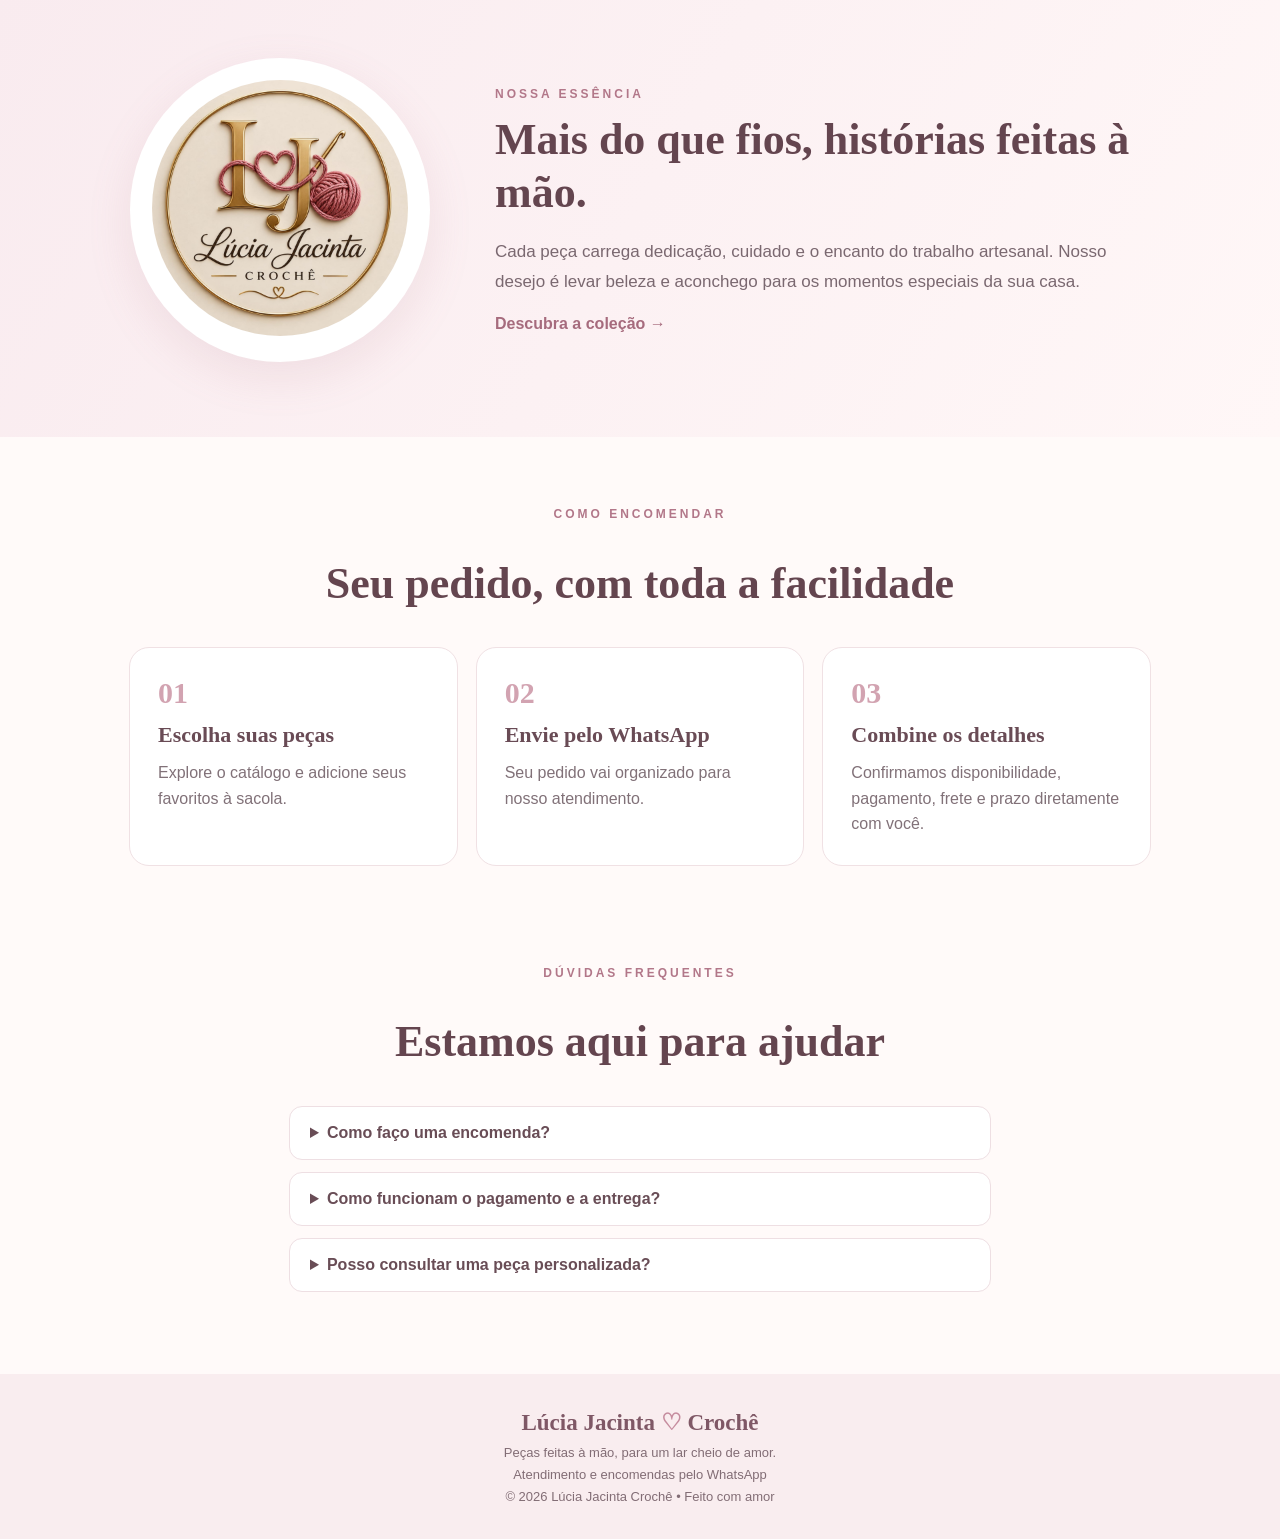
==== commit f6d05306: "Remover número de CNPJ exibido no rodapé da loja" ====
--- a/index.html
+++ b/index.html
@@ -1,5 +1,5 @@
 <!doctype html><html lang="pt-BR"><head><meta charset="utf-8"><meta name="viewport" content="width=device-width,initial-scale=1"><meta name="theme-color" content="#fff8f7"><meta name="description" content="Lúcia Jacinta Crochê — peças artesanais feitas com amor."><title>Lúcia Jacinta Crochê | Loja</title><link rel="icon" type="image/svg+xml" href="/assets/app-icon.svg?v=1"><link rel="apple-touch-icon" href="/assets/logo.jpg"><link rel="manifest" href="/manifest.webmanifest?v=1"><link rel="stylesheet" href="style.css?v=501"></head><body><div class="welcome-screen" id="welcomeScreen" aria-label="Boas-vindas à Lúcia Jacinta Crochê"><div class="welcome-glow"></div><div class="welcome-center"><div class="welcome-logo-wrap"><img class="welcome-logo" src="assets/logo.jpg?v=351" alt="Lúcia Jacinta Crochê"></div><div class="welcome-title">Lúcia Jacinta Crochê</div><p>Feito à mão, com amor ♡</p><button type="button" class="welcome-sound" id="welcomeSound">♪ Ouvir boas-vindas</button><button type="button" class="welcome-skip" id="welcomeSkip">Entrar na loja →</button></div></div><div class="top-ribbon">🧶 Feito à mão, com carinho em cada detalhe</div><header class="header"><a href="./" class="brand"><img src="assets/logo.jpg?v=351" alt="Logo Lúcia Jacinta"><span><strong>Lúcia Jacinta</strong><small>CROCHÊ ARTESANAL</small></span></a><a href="/acompanhar.html" class="track-link track-animated" aria-label="Acompanhar meu pedido"><span class="track-orbit" aria-hidden="true"></span><img class="track-pin track-pin-image" src="/assets/meu-pedido-icone.svg" alt="" aria-hidden="true"><span class="track-text">Meu pedido</span><span class="track-arrow" aria-hidden="true">➜</span></a><button class="bag" id="openCart" type="button">Sacola <b id="cartCount">0</b></button></header>
 <main><section class="hero"><div class="hero-content"><div><div class="hero-banner-image" id="heroBannerImage" hidden><img id="heroBannerPhoto" alt="Imagem do anúncio" loading="eager"></div><div class="hero-announcement" aria-live="off"><span class="eyebrow" id="heroEyebrow">ENCOMENDAS PERSONALIZADAS</span><h1 id="heroHeadline">Encomende seu tapete <em>do seu jeito!</em></h1><p id="heroDescription">Escolha o modelo, as cores e o tamanho. Faça seu orçamento pelo WhatsApp.</p></div><div class="hero-dots" id="heroDots" aria-label="Mensagens da loja"><button type="button" class="active" data-slide="0" aria-label="Mensagem 1" aria-current="true"></button><button type="button" data-slide="1" aria-label="Mensagem 2"></button><button type="button" data-slide="2" aria-label="Mensagem 3"></button><button type="button" data-slide="3" aria-label="Mensagem 4"></button></div><a class="btn" href="#colecao">Conhecer nossas peças ↗</a><div class="features">♡ Feito à mão &nbsp; ✦ Encomendas especiais<br>♡ Atendimento com carinho</div></div><div class="hero-art"><img src="assets/logo.jpg?v=351" alt="Lúcia Jacinta Crochê"><span>Arte em cada detalhe ✨</span></div></div></section><section class="trust-strip" aria-label="Diferenciais da loja"><div><strong>♡ Feito com carinho</strong><span>Artesanato em cada detalhe</span></div><div><strong>✦ Peças especiais</strong><span>Um toque único para sua casa</span></div><div><strong>✉ Atendimento pessoal</strong><span>Encomende pelo WhatsApp</span></div></section>
 <section class="section" id="colecao"><span class="eyebrow">NOSSA COLEÇÃO</span><h2>Uma coleção para se apaixonar</h2><p class="muted">Explore nossos trabalhos e escolha os detalhes que combinam com o seu lar.</p><div class="tools"><input id="search" type="search" placeholder="Buscar tapetes, kits, sousplats..." aria-label="Buscar produtos"><select id="category" aria-label="Filtrar categoria"><option value="">Todas as categorias</option></select></div><div id="status" class="muted" role="status">Carregando produtos...</div><div id="products" class="products"></div></section><section class="brand-story"><div class="brand-story-inner"><div class="story-mark"><img src="assets/logo.jpg?v=351" loading="lazy" alt="Marca Lúcia Jacinta Crochê"></div><div><span class="eyebrow">NOSSA ESSÊNCIA</span><h2>Mais do que fios, histórias feitas à mão.</h2><p>Cada peça carrega dedicação, cuidado e o encanto do trabalho artesanal. Nosso desejo é levar beleza e aconchego para os momentos especiais da sua casa.</p><a class="story-link" href="#colecao">Descubra a coleção →</a></div></div></section><section class="how-order"><span class="eyebrow">COMO ENCOMENDAR</span><h2>Seu pedido, com toda a facilidade</h2><div class="order-steps"><article><b>01</b><h3>Escolha suas peças</h3><p>Explore o catálogo e adicione seus favoritos à sacola.</p></article><article><b>02</b><h3>Envie pelo WhatsApp</h3><p>Seu pedido vai organizado para nosso atendimento.</p></article><article><b>03</b><h3>Combine os detalhes</h3><p>Confirmamos disponibilidade, pagamento, frete e prazo diretamente com você.</p></article></div></section><section class="faq-section"><span class="eyebrow">DÚVIDAS FREQUENTES</span><h2>Estamos aqui para ajudar</h2><details><summary>Como faço uma encomenda?</summary><p>Adicione as peças à sacola e toque em “Pedir pelo WhatsApp”. Confirmaremos todos os detalhes na conversa.</p></details><details><summary>Como funcionam o pagamento e a entrega?</summary><p>As formas de pagamento, o valor do frete e o prazo são combinados diretamente com a loja pelo WhatsApp, antes da confirmação.</p></details><details><summary>Posso consultar uma peça personalizada?</summary><p>Sim! Entre em contato para conversar sobre cores, modelos e possibilidades de encomenda.</p></details></section></main>
-<div id="cartBackdrop" class="backdrop" hidden></div><aside id="cartPanel" class="cart-panel" aria-label="Minha sacola" aria-hidden="true"><div class="cart-head"><h2><span class="cart-head-icon" aria-hidden="true"><img src="assets/icone-cestinha-croche.svg" alt="" width="40" height="40" style="display:block;width:100%;height:100%;object-fit:contain"/></span> Minha sacola</h2><button id="closeCart" class="icon-btn" aria-label="Fechar sacola">✕</button></div><div class="cart-scroll"><div id="cartItems"></div><div class="cart-footer"><p>Total <strong id="cartTotal">R$ 0,00</strong></p><div id="customerDetails" style="padding:14px 0;display:grid;gap:9px"><strong>Como deseja receber?</strong><select id="deliveryMode" class="field" aria-label="Modalidade de recebimento"><option value="entrega">Receber em casa — frete fixo por cidade</option><option value="retirada">Retirar pessoalmente — sem frete</option></select><div id="shippingSimulator" style="border:1px solid #ead3dd;border-radius:14px;padding:14px;display:grid;gap:9px"><strong>🚚 Simulador de entrega</strong><p style="margin:0">Informe seu CEP e endereço abaixo para consultar o valor fixo da entrega na sua cidade.</p><strong id="shippingKmLabel">Aguardando endereço</strong><strong id="shippingPrice">Frete a calcular</strong><small id="shippingRule">O preço é definido pela loja para cada cidade. Se não houver frete cadastrado, consulte pelo WhatsApp.</small></div><small id="pickupDetails" hidden>📍 Retirada mediante agendamento: Vila Maria Auxiliadora, Quadra 116, Lote 15, Santo Antônio do Descoberto – GO, CEP 72900-148. Aguarde a confirmação de que o pedido está pronto antes de comparecer.</small><strong>Dados do cliente e endereço</strong><small style="display:block;color:#81596a;line-height:1.5">📍 Atendemos o Distrito Federal e cidades do Entorno de Goiás. Opções: retirada presencial em local e horário combinados com a loja, ou entrega por profissional contratado para cada pedido. Na entrega, o frete, a disponibilidade e o prazo serão confirmados conforme o CEP antes da contratação. O frete não está incluído no valor dos produtos.</small><input id="customerName" class="field" autocomplete="name" placeholder="Nome completo *" maxlength="120"><input id="customerPhone" class="field" type="tel" autocomplete="tel" placeholder="WhatsApp com DDD *" maxlength="20"><input id="customerEmail" class="field" type="email" autocomplete="email" placeholder="E-mail (opcional)" maxlength="180"><div id="deliveryAddressFields" style="display:grid;gap:9px"><div style="display:grid;grid-template-columns:1fr 1fr;gap:8px"><input id="customerZip" class="field" inputmode="numeric" autocomplete="postal-code" placeholder="CEP *" maxlength="9"><input id="customerState" class="field" placeholder="UF *" maxlength="2"></div><small id="zipLookupStatus" role="status" aria-live="polite" style="grid-column:1/-1;color:#76505e"></small><input id="customerCity" class="field" autocomplete="address-level2" placeholder="Cidade *" maxlength="100"><input id="customerDistrict" class="field" placeholder="Bairro *" maxlength="100"><input id="customerStreet" class="field" autocomplete="street-address" placeholder="Rua ou quadra (ex.: Quadra 116) *" maxlength="160"><div style="display:grid;grid-template-columns:1fr 1fr;gap:8px"><input id="customerNumber" class="field" placeholder="Número / lote *" maxlength="20"><input id="customerComplement" class="field" placeholder="Complemento" maxlength="120"></div><textarea id="customerNotes" class="field" placeholder="Referência ou observações de entrega (opcional)" maxlength="400" rows="2"></textarea></div><small class="muted">* Nome e WhatsApp obrigatórios. Para entrega, informe CEP, rua ou quadra e número do lote. Na retirada, combine o horário com a loja. O frete e a entrega serão confirmados com a loja pelo WhatsApp antes do pagamento.</small></div></div></div><div class="cart-actions"><button id="checkout" class="btn full secondary-checkout">Pedir pelo WhatsApp</button><small class="checkout-note">Pagamento, frete e entrega combinados diretamente pelo WhatsApp.</small></div></aside><a class="floating-instagram" href="https://www.instagram.com/ljcro_che?obrf=MWdkcGFkeTViNHphOA==" target="_blank" rel="noopener noreferrer" aria-label="Visitar Instagram da Lúcia Jacinta Crochê" title="Nosso Instagram"><svg viewBox="0 0 24 24" width="28" height="28" fill="none" stroke="currentColor" stroke-width="2" stroke-linecap="round" stroke-linejoin="round" aria-hidden="true"><rect x="2.5" y="2.5" width="19" height="19" rx="5.5"/><circle cx="12" cy="12" r="4.2"/><circle cx="17.8" cy="6.4" r="1" fill="currentColor" stroke="none"/></svg></a><a class="floating-whatsapp" id="whatsappContact" href="https://wa.me/5561994022266" target="_blank" rel="noopener noreferrer" aria-label="Conversar com a loja pelo WhatsApp"><svg class="whatsapp-symbol" xmlns="http://www.w3.org/2000/svg" viewBox="0 0 24 24" aria-hidden="true" fill="none" stroke="currentColor" stroke-width="1.8" stroke-linecap="round" stroke-linejoin="round"><path d="M20.5 11.5a8.5 8.5 0 0 1-12.4 7.55L3 20.5l1.45-5.1A8.5 8.5 0 1 1 20.5 11.5Z"/><path d="M8.6 7.9c-.4.2-.8 1-.7 1.7.2 2.3 3.4 5.5 5.8 5.9.8.1 1.6-.3 1.9-.8l.3-.8-2.1-1.1-.9 1c-1.1-.4-2.1-1.4-2.7-2.6l.9-.9-1.1-2.2-.9-.2Z" fill="currentColor" stroke="none"/></svg><span>Fale conosco</span></a><footer><div class="footer-brand">Lúcia Jacinta <span>♡</span> Crochê</div><p>Peças feitas à mão, para um lar cheio de amor.</p><p>Atendimento e encomendas pelo WhatsApp</p><p class="footer-cnpj" style="font-size:13px;opacity:.8;margin:8px 0">CNPJ: 69.709.563/0001-50</p>© <span id="year"></span> Lúcia Jacinta Crochê • Feito com amor</footer>
+<div id="cartBackdrop" class="backdrop" hidden></div><aside id="cartPanel" class="cart-panel" aria-label="Minha sacola" aria-hidden="true"><div class="cart-head"><h2><span class="cart-head-icon" aria-hidden="true"><img src="assets/icone-cestinha-croche.svg" alt="" width="40" height="40" style="display:block;width:100%;height:100%;object-fit:contain"/></span> Minha sacola</h2><button id="closeCart" class="icon-btn" aria-label="Fechar sacola">✕</button></div><div class="cart-scroll"><div id="cartItems"></div><div class="cart-footer"><p>Total <strong id="cartTotal">R$ 0,00</strong></p><div id="customerDetails" style="padding:14px 0;display:grid;gap:9px"><strong>Como deseja receber?</strong><select id="deliveryMode" class="field" aria-label="Modalidade de recebimento"><option value="entrega">Receber em casa — frete fixo por cidade</option><option value="retirada">Retirar pessoalmente — sem frete</option></select><div id="shippingSimulator" style="border:1px solid #ead3dd;border-radius:14px;padding:14px;display:grid;gap:9px"><strong>🚚 Simulador de entrega</strong><p style="margin:0">Informe seu CEP e endereço abaixo para consultar o valor fixo da entrega na sua cidade.</p><strong id="shippingKmLabel">Aguardando endereço</strong><strong id="shippingPrice">Frete a calcular</strong><small id="shippingRule">O preço é definido pela loja para cada cidade. Se não houver frete cadastrado, consulte pelo WhatsApp.</small></div><small id="pickupDetails" hidden>📍 Retirada mediante agendamento: Vila Maria Auxiliadora, Quadra 116, Lote 15, Santo Antônio do Descoberto – GO, CEP 72900-148. Aguarde a confirmação de que o pedido está pronto antes de comparecer.</small><strong>Dados do cliente e endereço</strong><small style="display:block;color:#81596a;line-height:1.5">📍 Atendemos o Distrito Federal e cidades do Entorno de Goiás. Opções: retirada presencial em local e horário combinados com a loja, ou entrega por profissional contratado para cada pedido. Na entrega, o frete, a disponibilidade e o prazo serão confirmados conforme o CEP antes da contratação. O frete não está incluído no valor dos produtos.</small><input id="customerName" class="field" autocomplete="name" placeholder="Nome completo *" maxlength="120"><input id="customerPhone" class="field" type="tel" autocomplete="tel" placeholder="WhatsApp com DDD *" maxlength="20"><input id="customerEmail" class="field" type="email" autocomplete="email" placeholder="E-mail (opcional)" maxlength="180"><div id="deliveryAddressFields" style="display:grid;gap:9px"><div style="display:grid;grid-template-columns:1fr 1fr;gap:8px"><input id="customerZip" class="field" inputmode="numeric" autocomplete="postal-code" placeholder="CEP *" maxlength="9"><input id="customerState" class="field" placeholder="UF *" maxlength="2"></div><small id="zipLookupStatus" role="status" aria-live="polite" style="grid-column:1/-1;color:#76505e"></small><input id="customerCity" class="field" autocomplete="address-level2" placeholder="Cidade *" maxlength="100"><input id="customerDistrict" class="field" placeholder="Bairro *" maxlength="100"><input id="customerStreet" class="field" autocomplete="street-address" placeholder="Rua ou quadra (ex.: Quadra 116) *" maxlength="160"><div style="display:grid;grid-template-columns:1fr 1fr;gap:8px"><input id="customerNumber" class="field" placeholder="Número / lote *" maxlength="20"><input id="customerComplement" class="field" placeholder="Complemento" maxlength="120"></div><textarea id="customerNotes" class="field" placeholder="Referência ou observações de entrega (opcional)" maxlength="400" rows="2"></textarea></div><small class="muted">* Nome e WhatsApp obrigatórios. Para entrega, informe CEP, rua ou quadra e número do lote. Na retirada, combine o horário com a loja. O frete e a entrega serão confirmados com a loja pelo WhatsApp antes do pagamento.</small></div></div></div><div class="cart-actions"><button id="checkout" class="btn full secondary-checkout">Pedir pelo WhatsApp</button><small class="checkout-note">Pagamento, frete e entrega combinados diretamente pelo WhatsApp.</small></div></aside><a class="floating-instagram" href="https://www.instagram.com/ljcro_che?obrf=MWdkcGFkeTViNHphOA==" target="_blank" rel="noopener noreferrer" aria-label="Visitar Instagram da Lúcia Jacinta Crochê" title="Nosso Instagram"><svg viewBox="0 0 24 24" width="28" height="28" fill="none" stroke="currentColor" stroke-width="2" stroke-linecap="round" stroke-linejoin="round" aria-hidden="true"><rect x="2.5" y="2.5" width="19" height="19" rx="5.5"/><circle cx="12" cy="12" r="4.2"/><circle cx="17.8" cy="6.4" r="1" fill="currentColor" stroke="none"/></svg></a><a class="floating-whatsapp" id="whatsappContact" href="https://wa.me/5561994022266" target="_blank" rel="noopener noreferrer" aria-label="Conversar com a loja pelo WhatsApp"><svg class="whatsapp-symbol" xmlns="http://www.w3.org/2000/svg" viewBox="0 0 24 24" aria-hidden="true" fill="none" stroke="currentColor" stroke-width="1.8" stroke-linecap="round" stroke-linejoin="round"><path d="M20.5 11.5a8.5 8.5 0 0 1-12.4 7.55L3 20.5l1.45-5.1A8.5 8.5 0 1 1 20.5 11.5Z"/><path d="M8.6 7.9c-.4.2-.8 1-.7 1.7.2 2.3 3.4 5.5 5.8 5.9.8.1 1.6-.3 1.9-.8l.3-.8-2.1-1.1-.9 1c-1.1-.4-2.1-1.4-2.7-2.6l.9-.9-1.1-2.2-.9-.2Z" fill="currentColor" stroke="none"/></svg><span>Fale conosco</span></a><footer><div class="footer-brand">Lúcia Jacinta <span>♡</span> Crochê</div><p>Peças feitas à mão, para um lar cheio de amor.</p><p>Atendimento e encomendas pelo WhatsApp</p>© <span id="year"></span> Lúcia Jacinta Crochê • Feito com amor</footer>
 <script src="https://cdn.jsdelivr.net/npm/@supabase/supabase-js@2/dist/umd/supabase.js"></script><script src="config.js?v=360"></script><script src="app.js?v=492"></script><script defer src="welcome.js?v=450"></script><script defer src="hero-rotator.js?v=494"></script><script defer src="update-check.js?v=1"></script></body></html>
